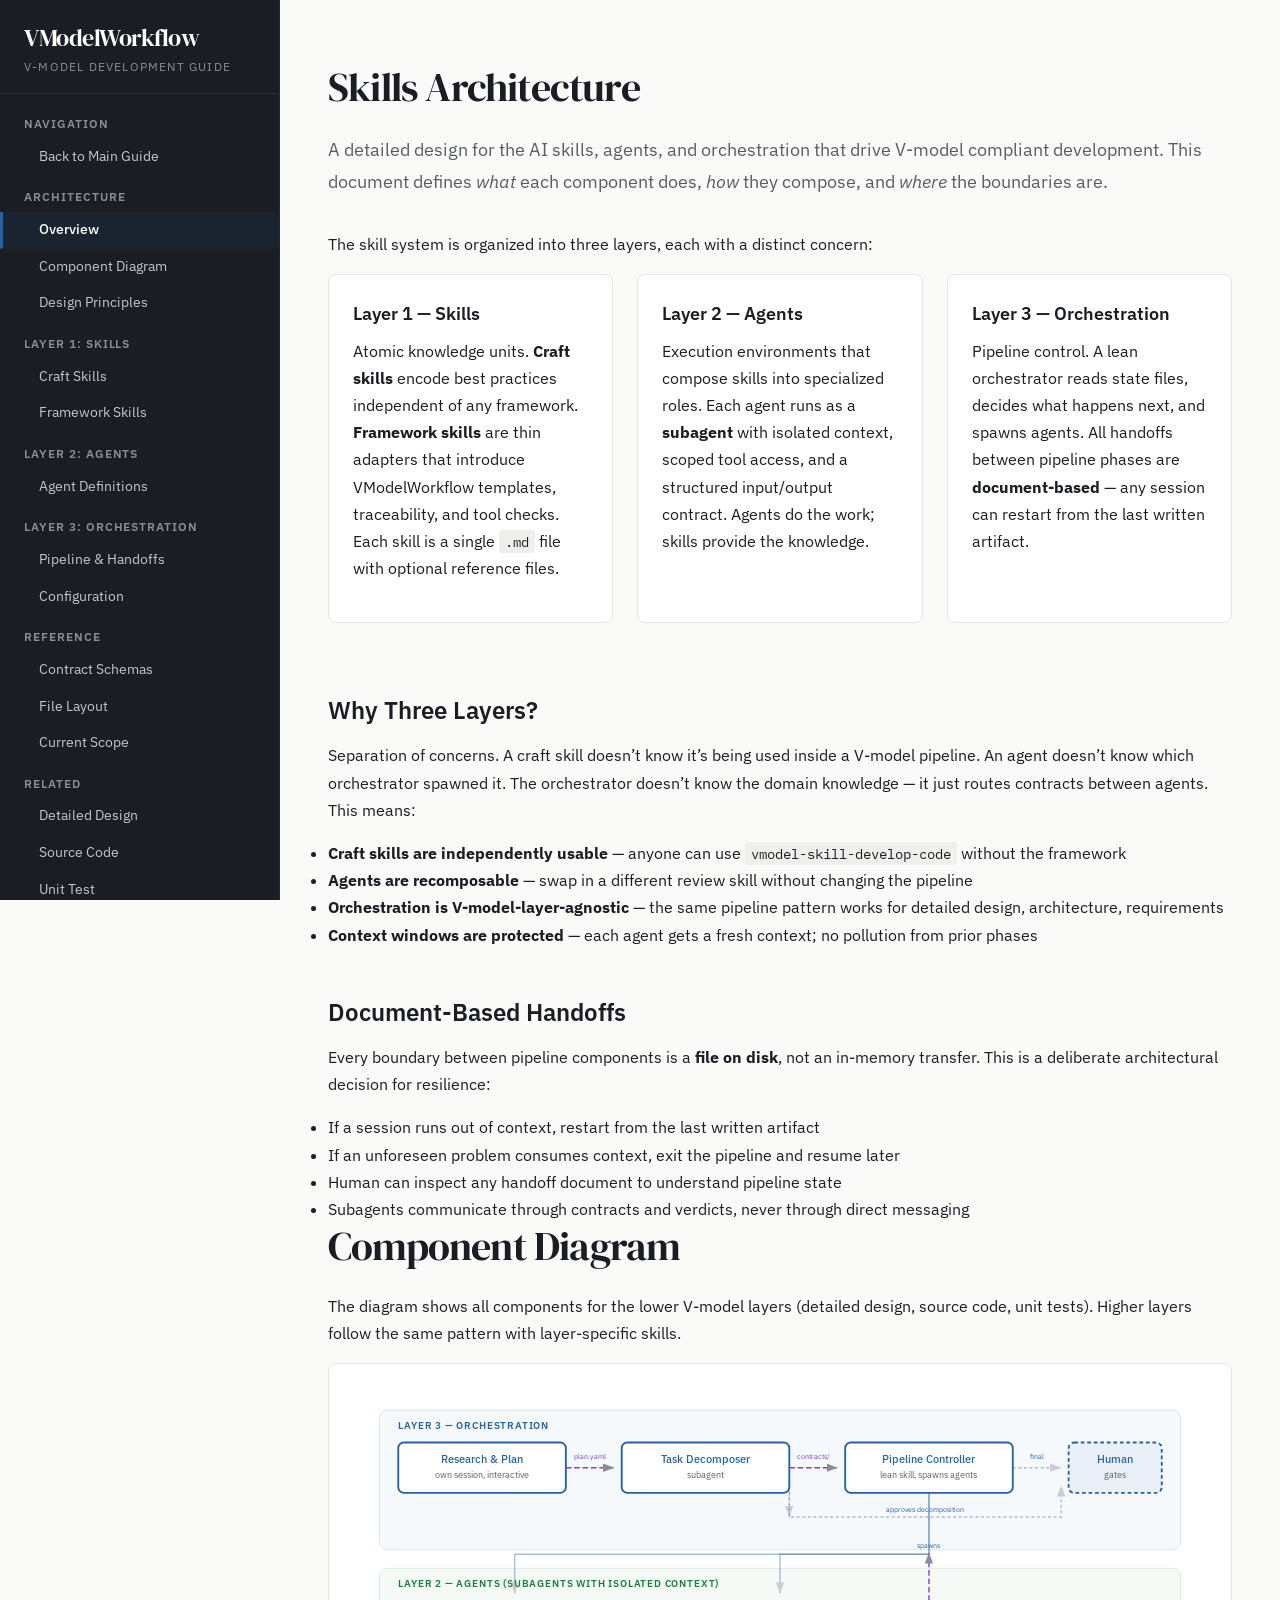
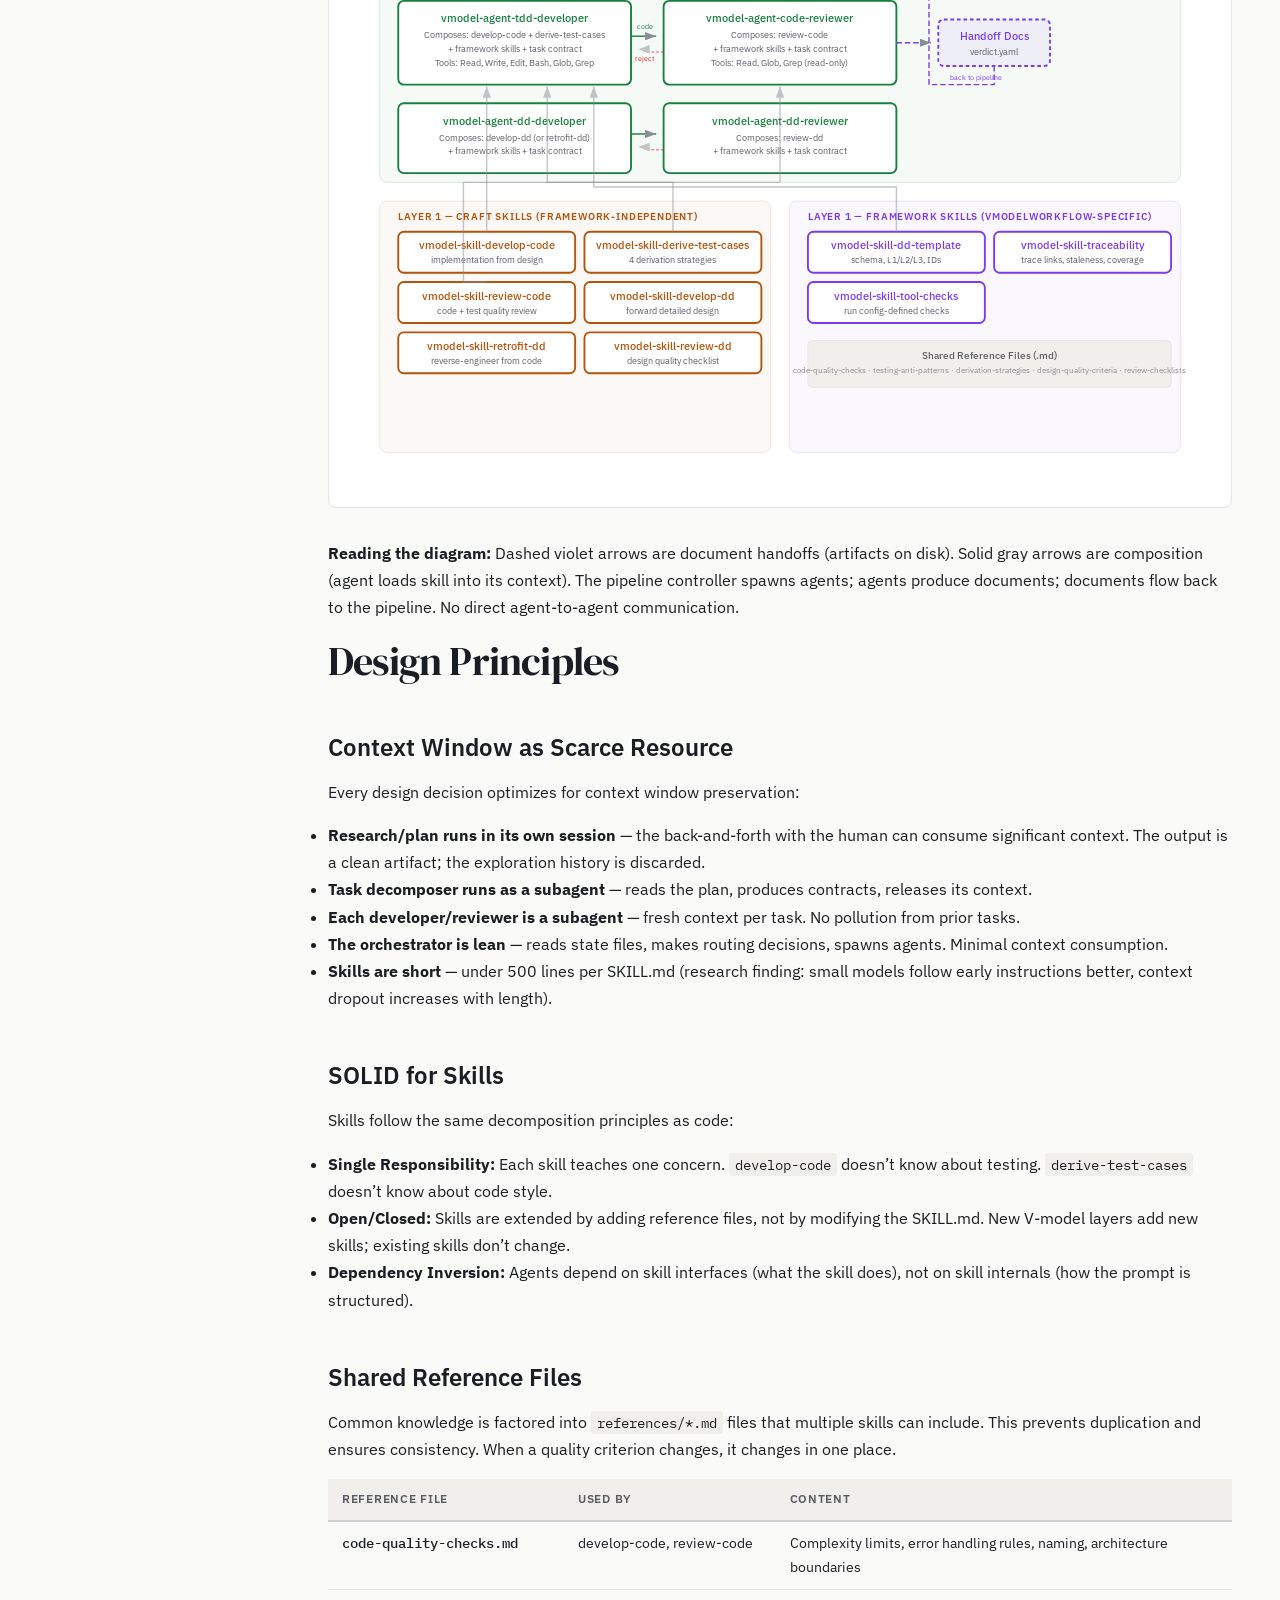
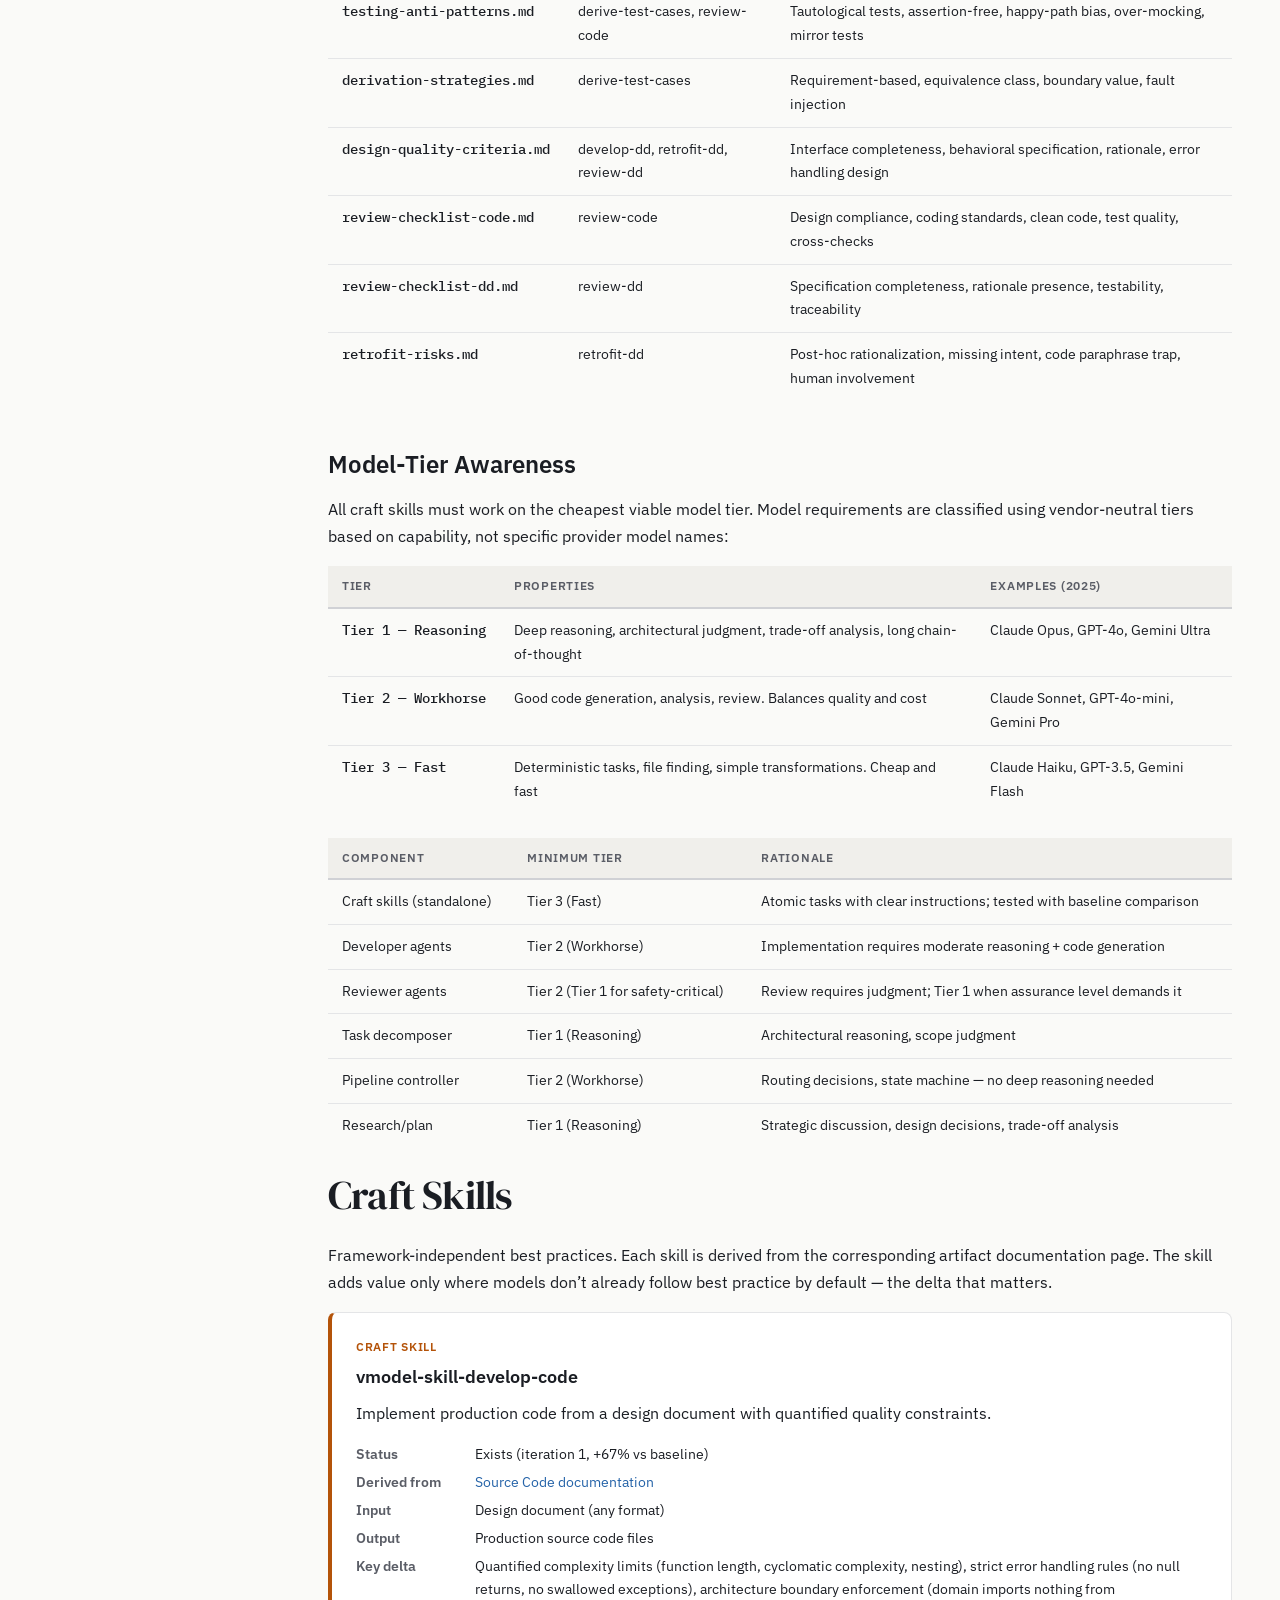
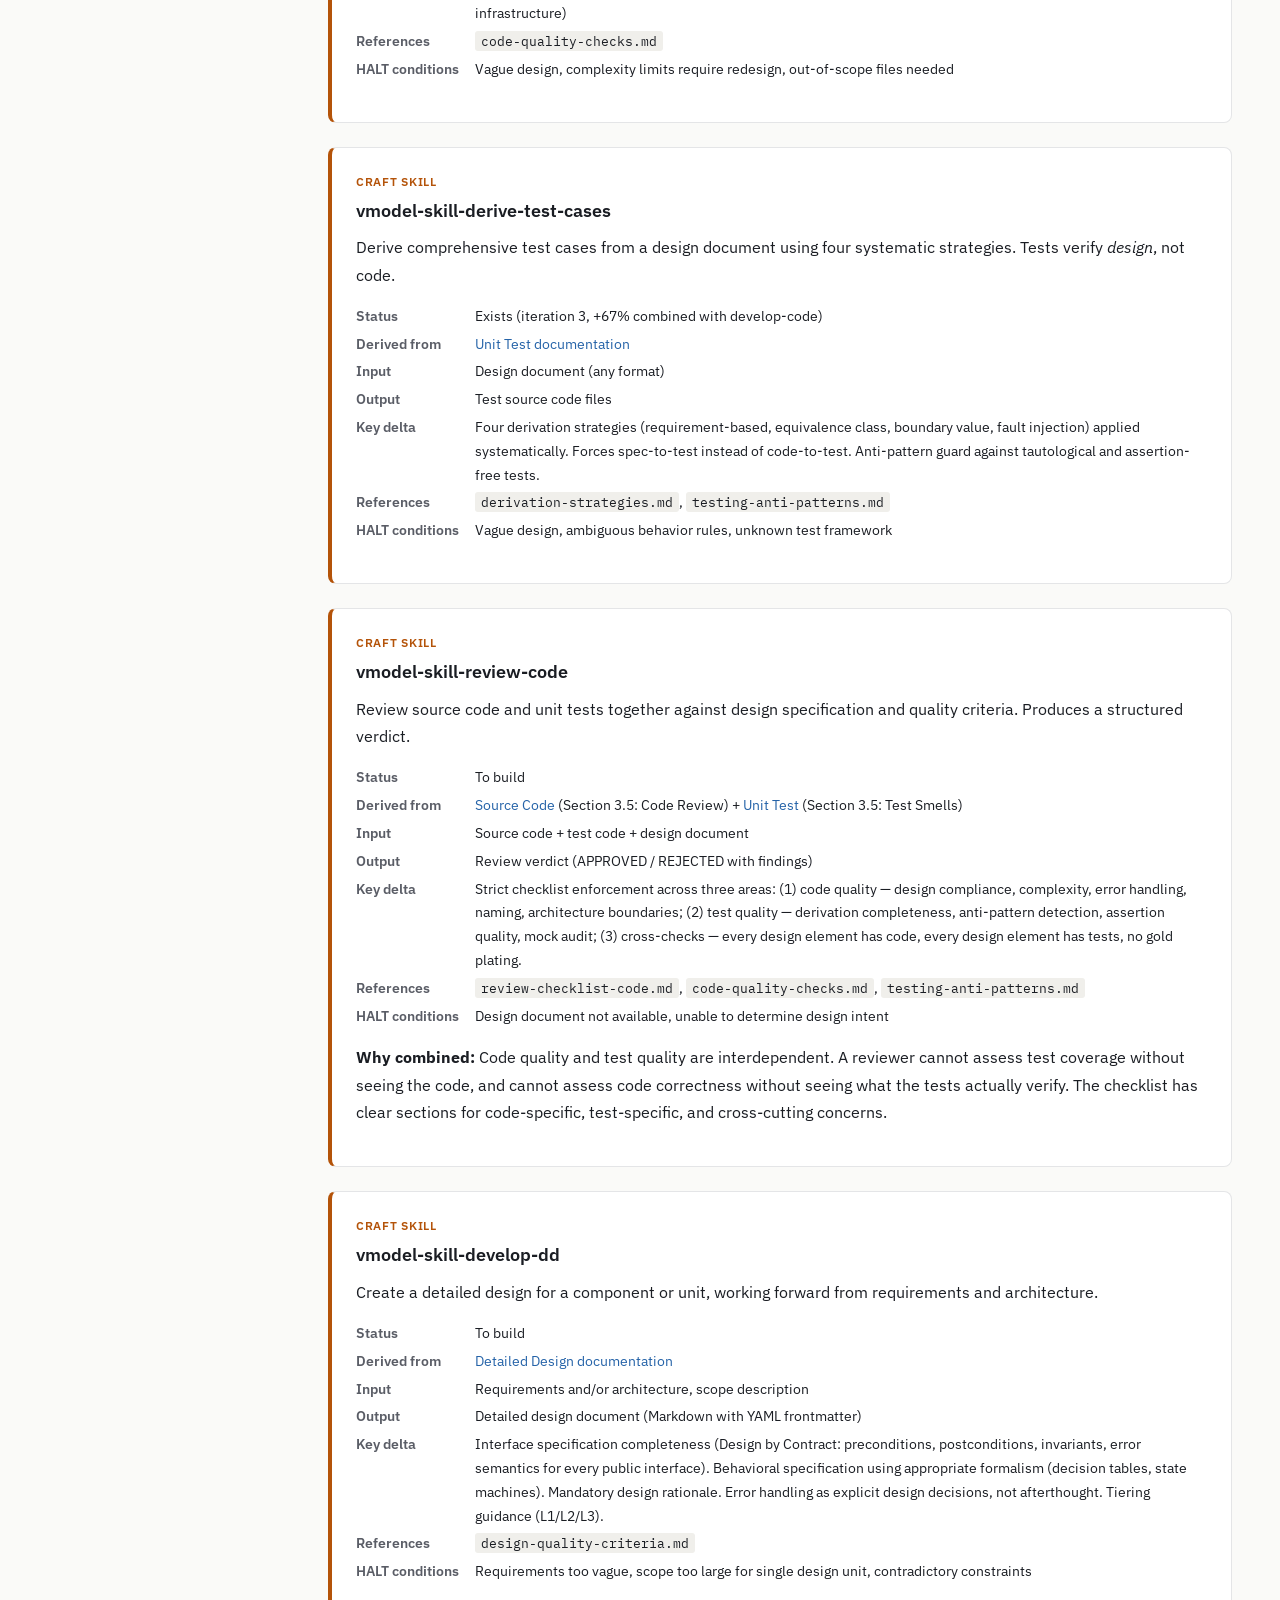
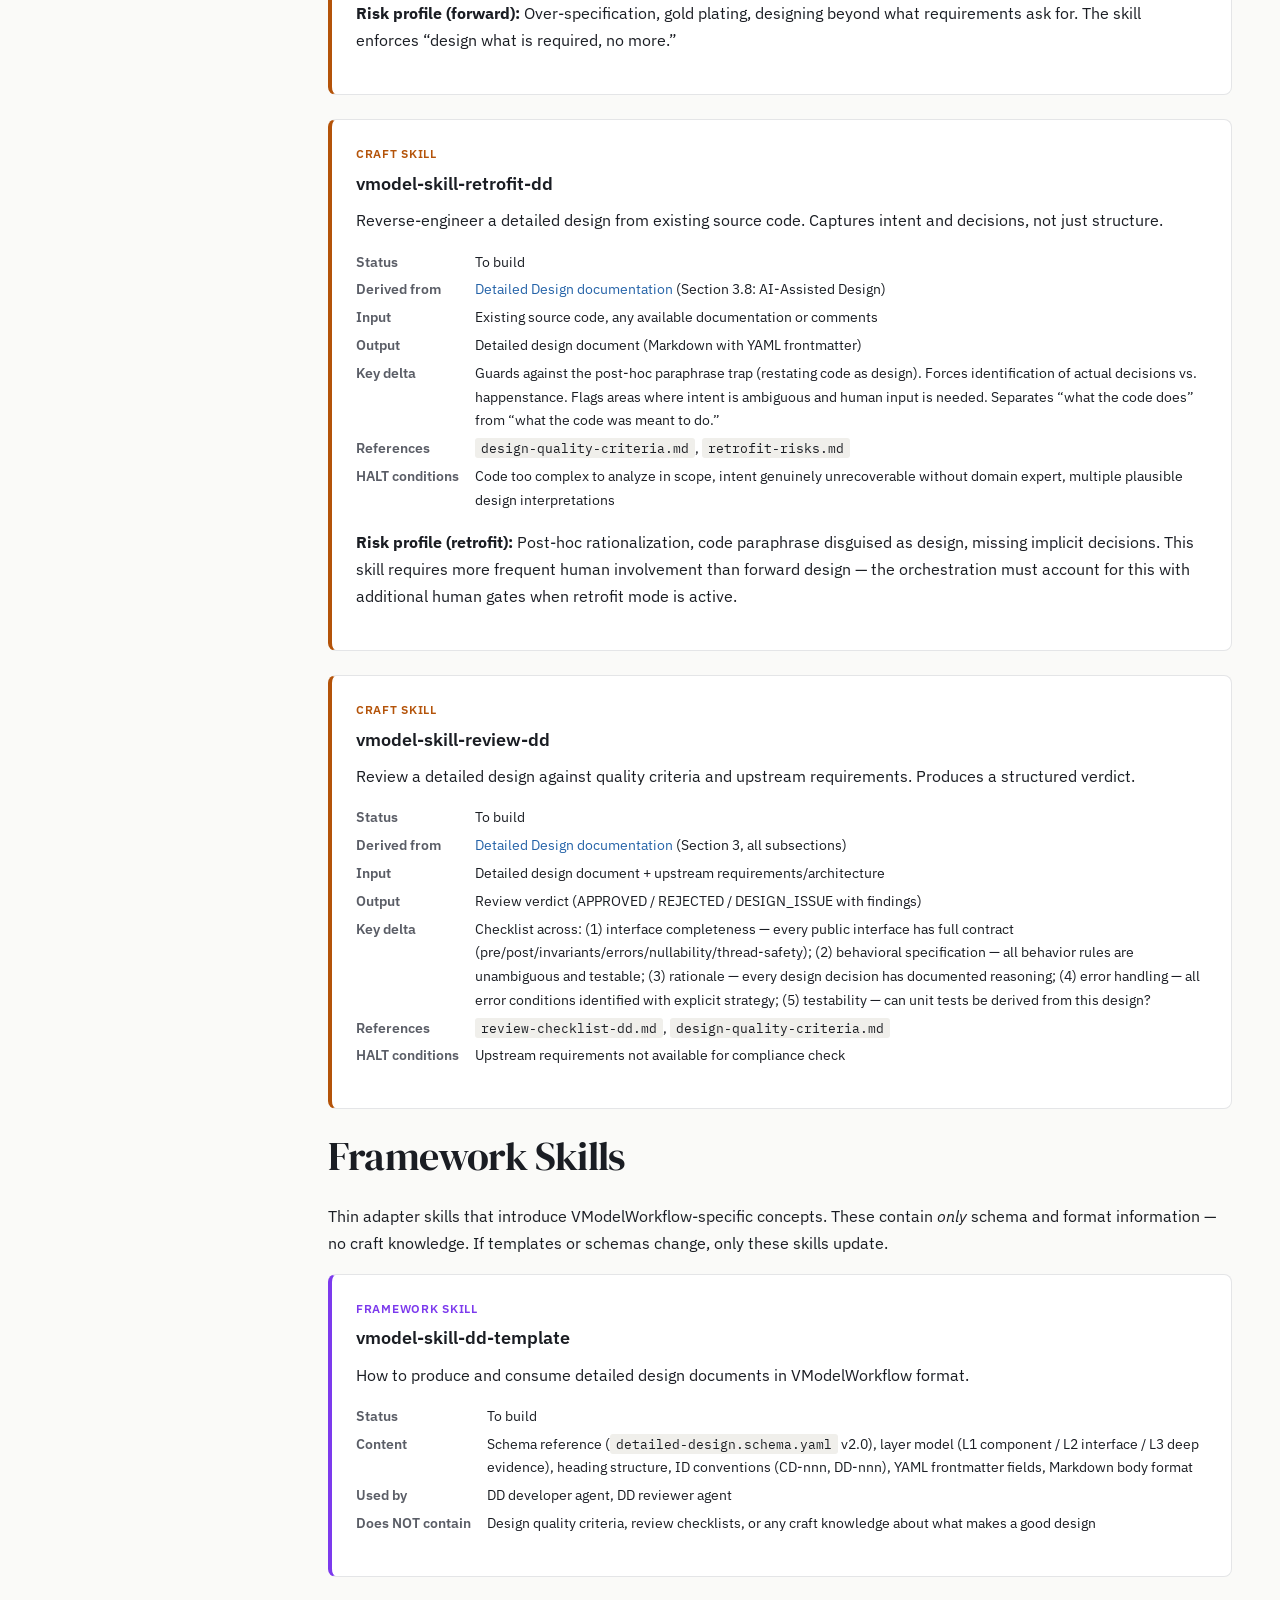
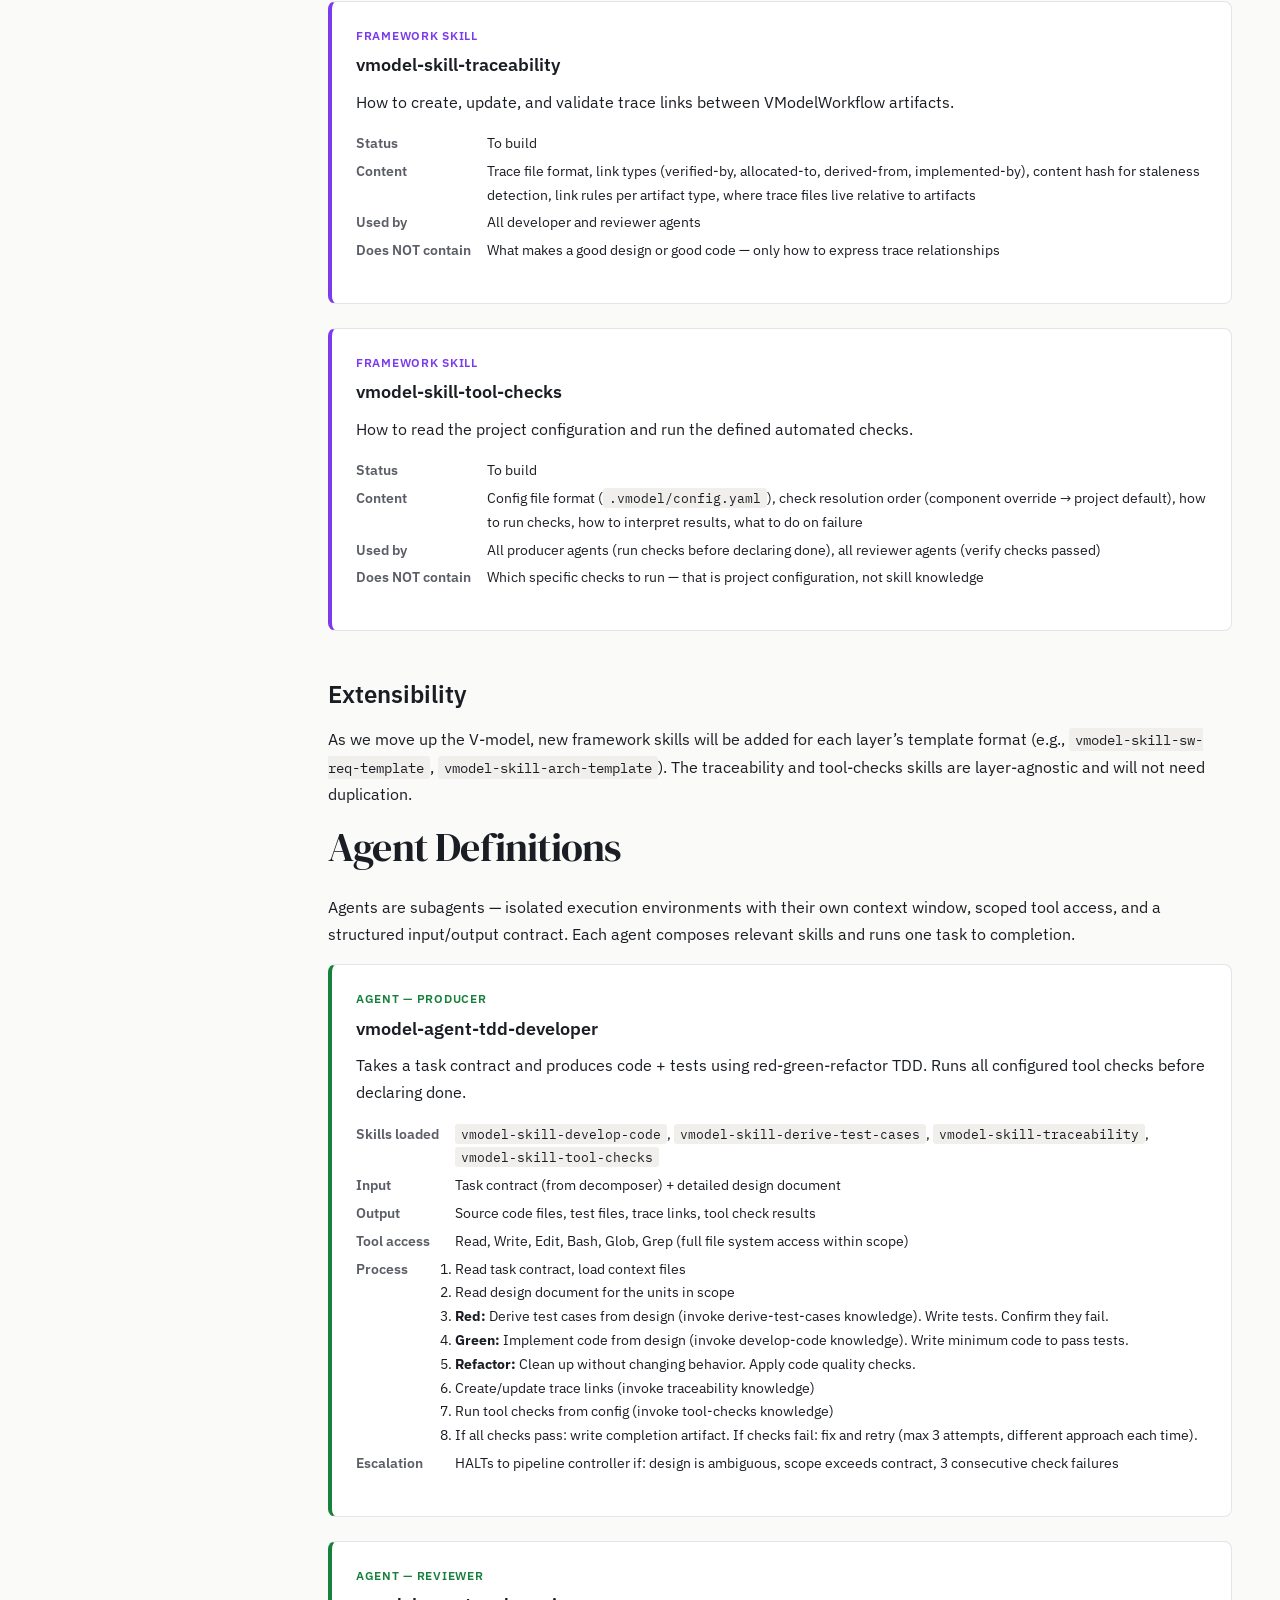
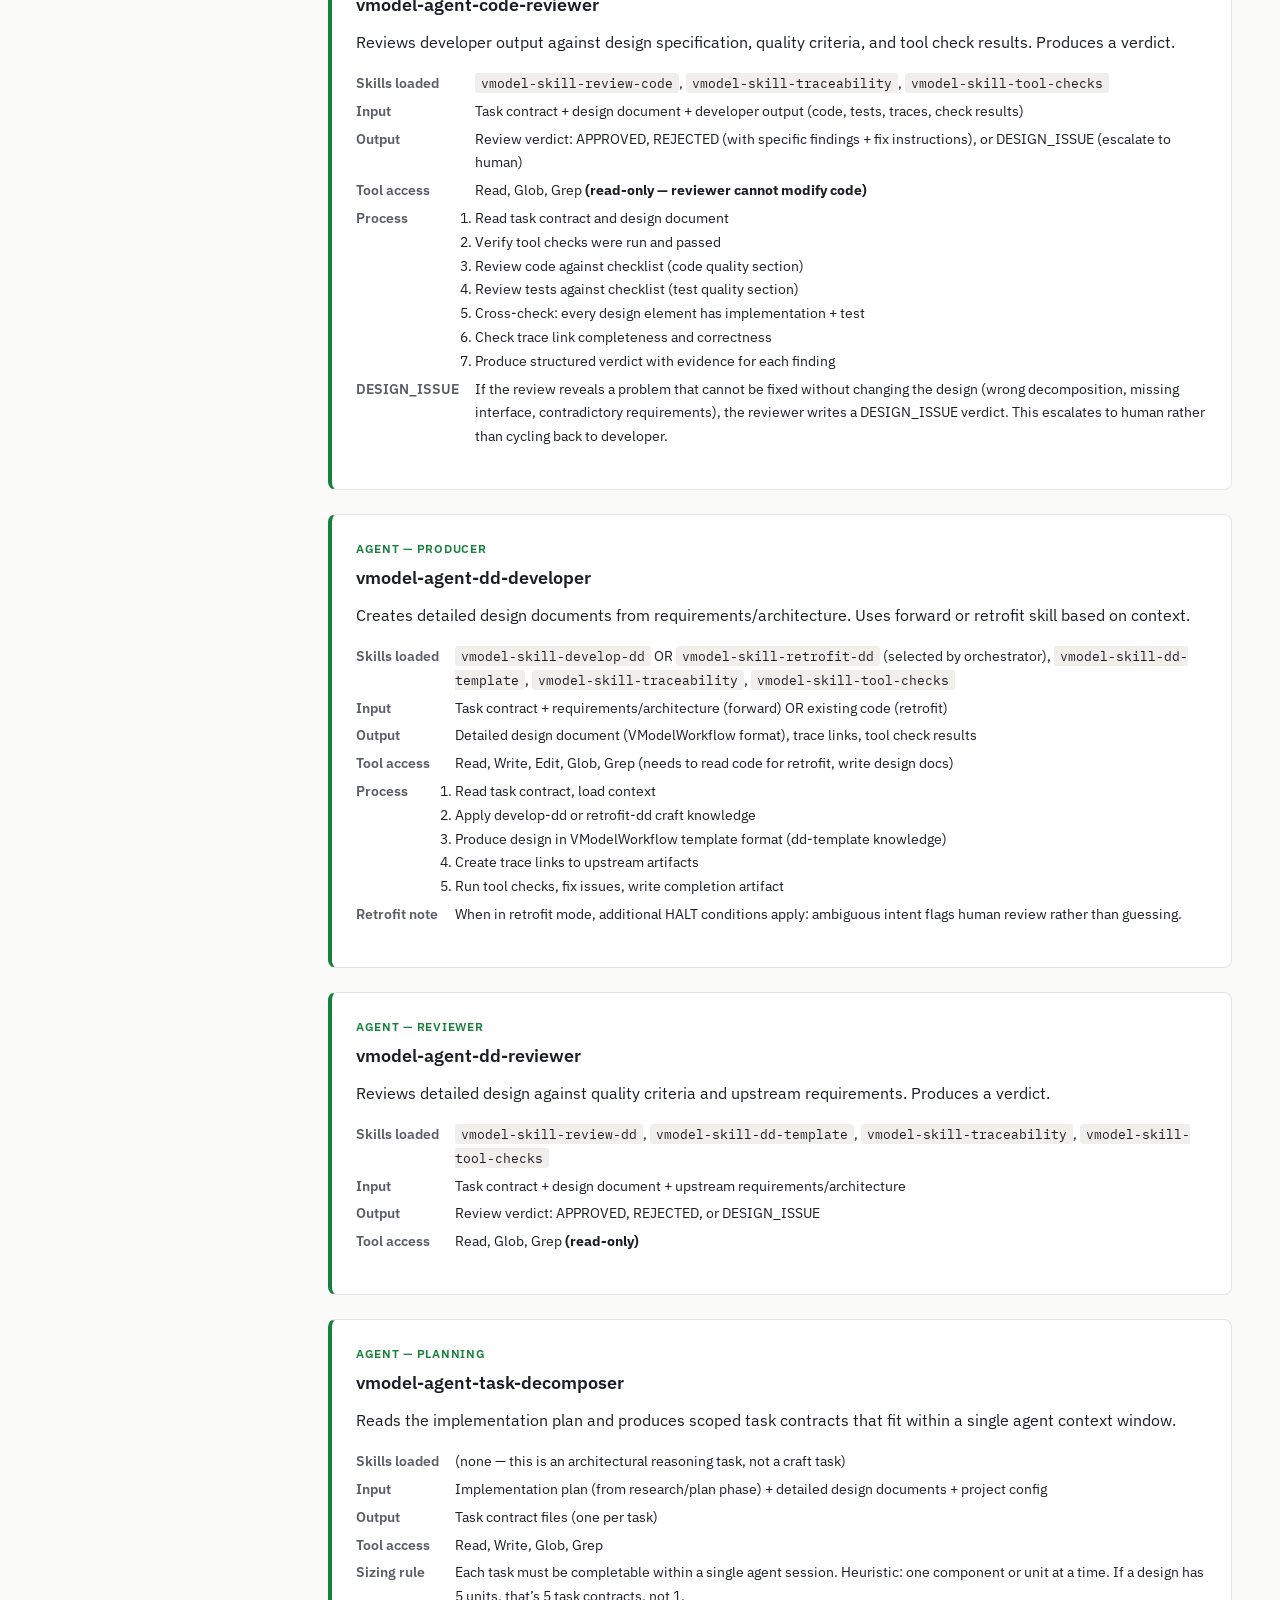
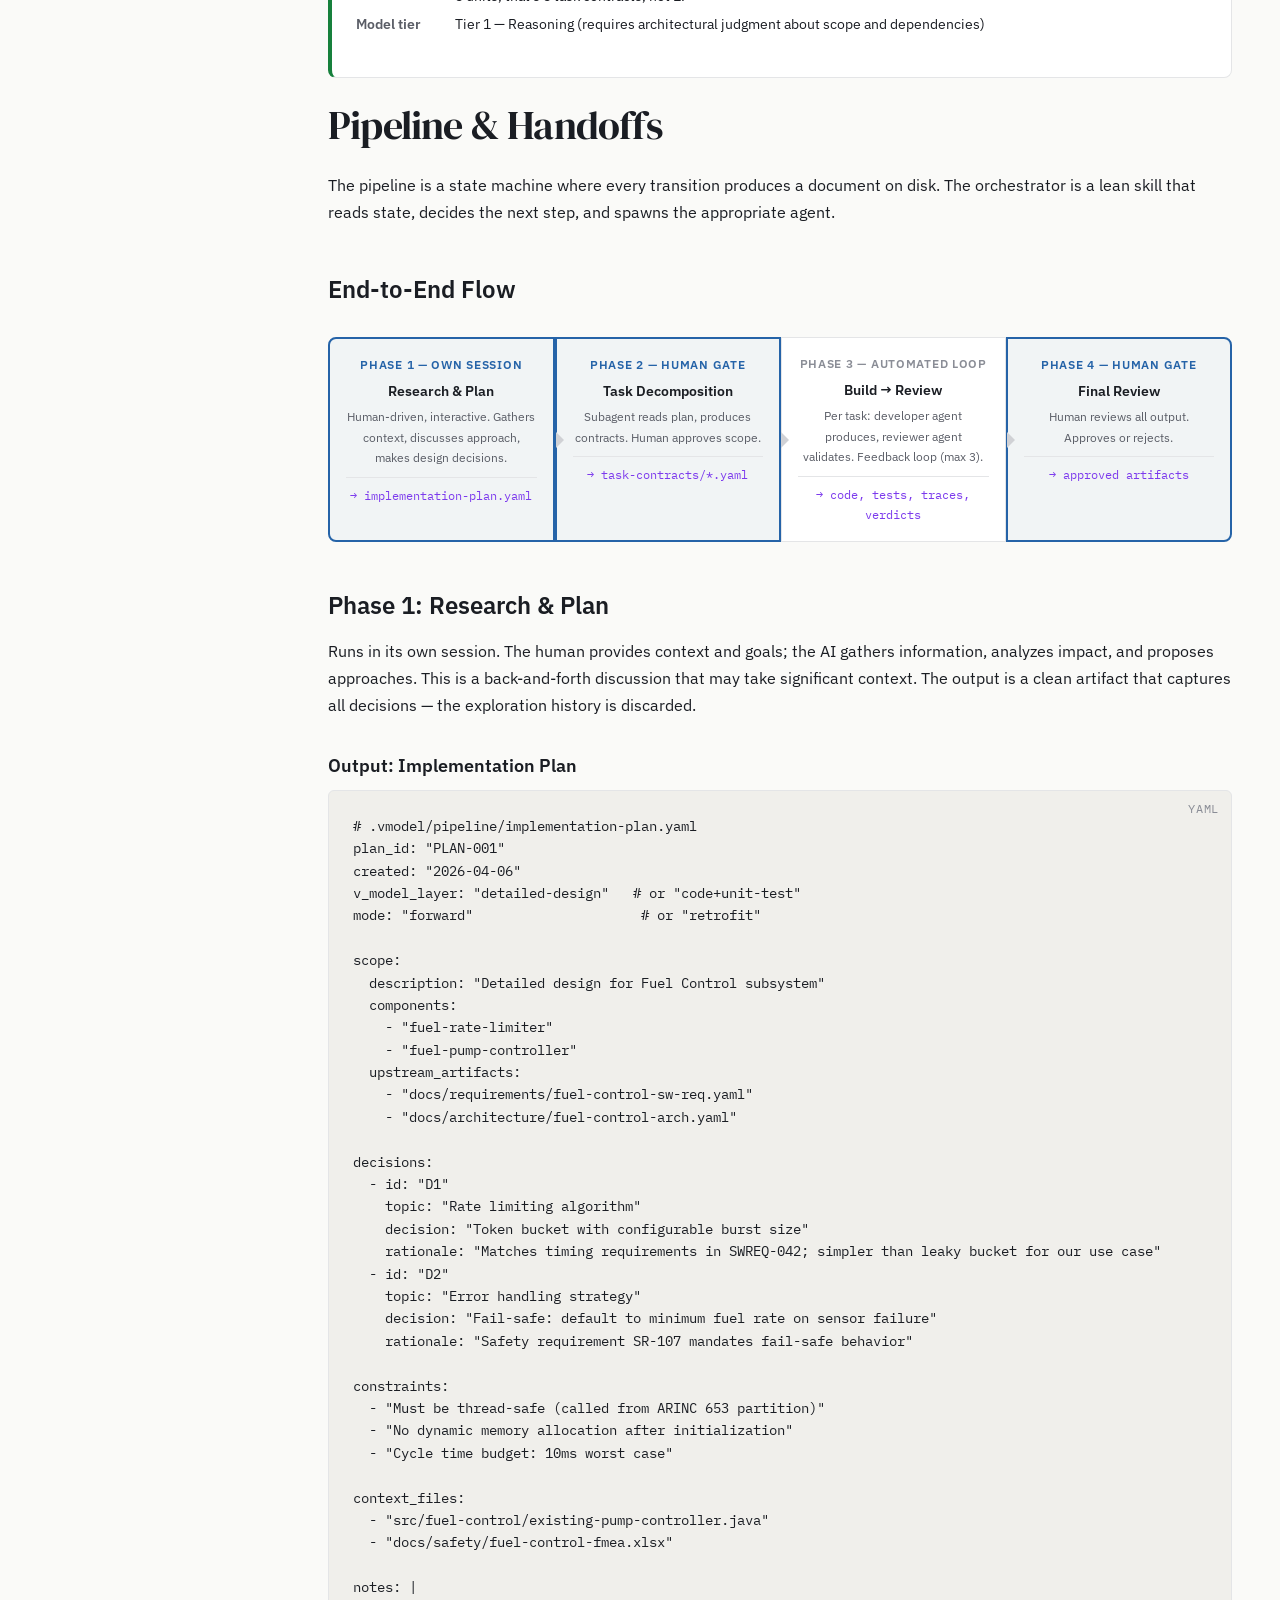
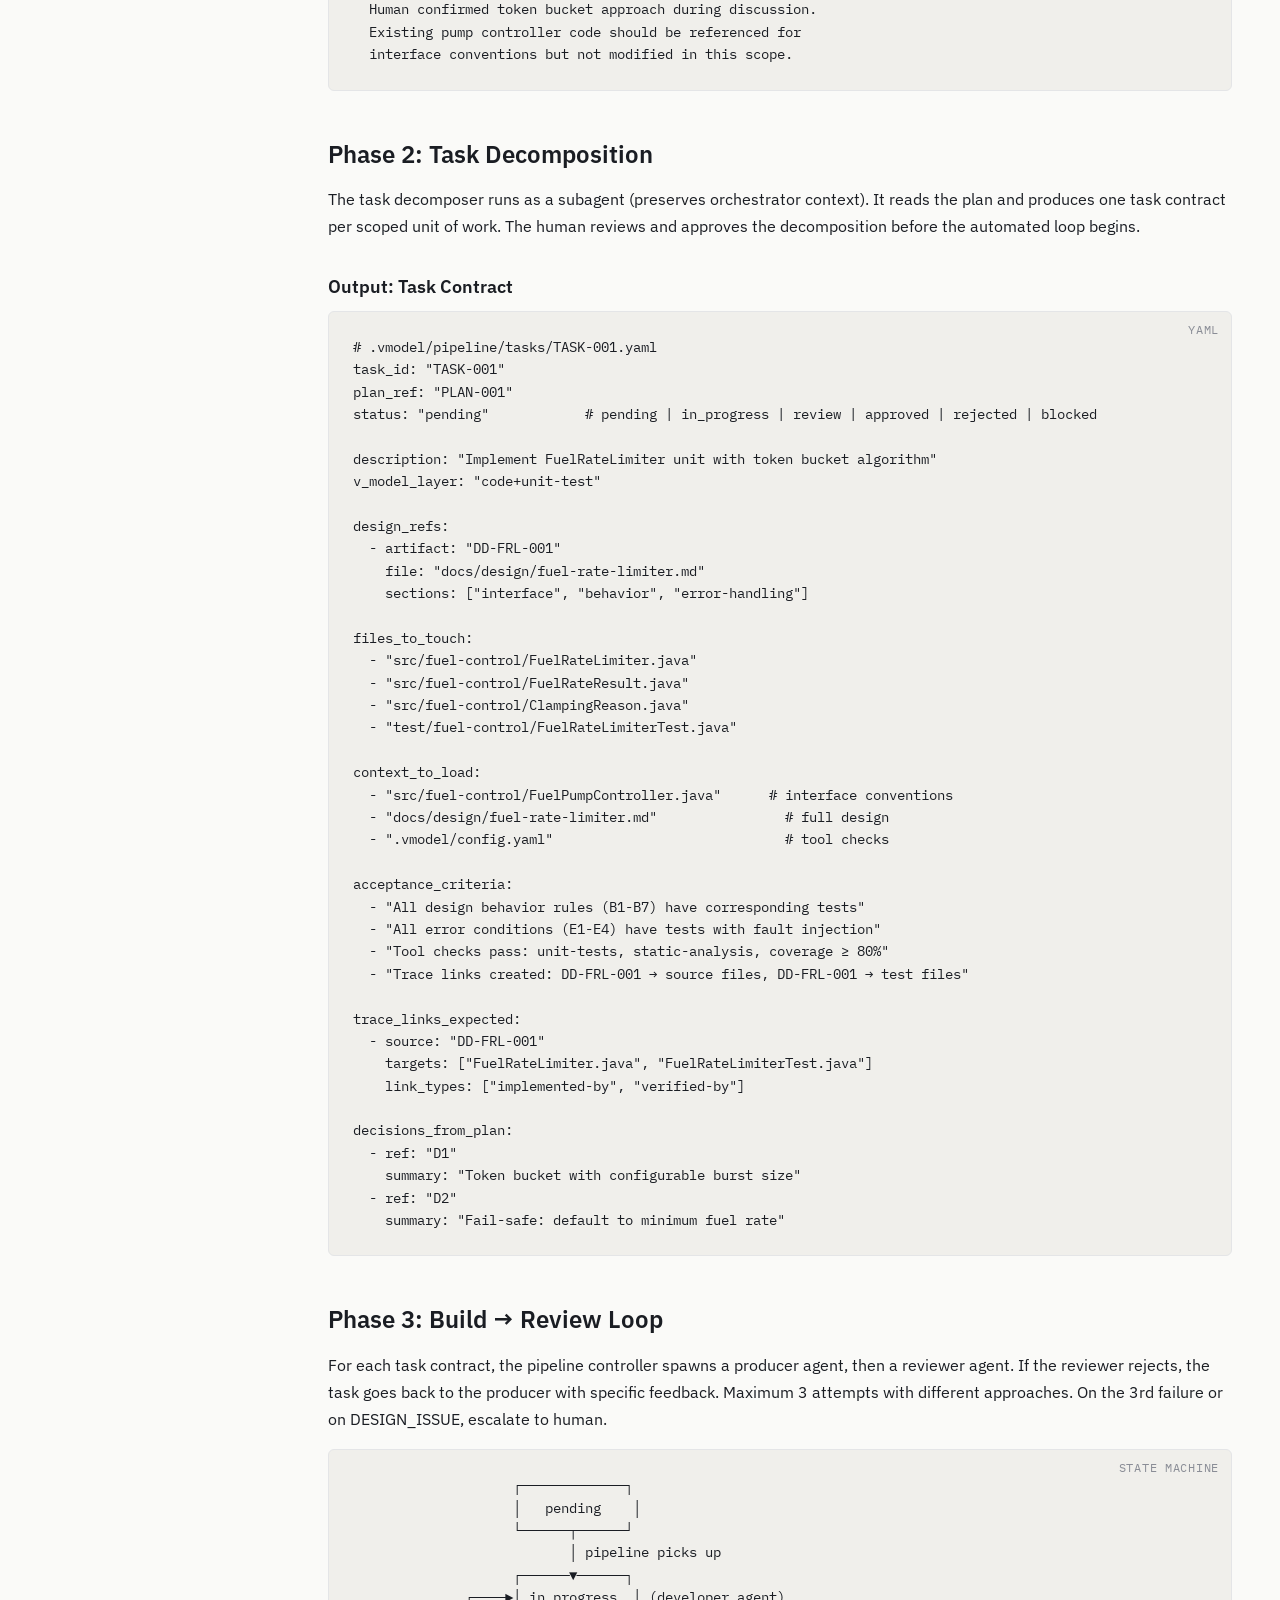
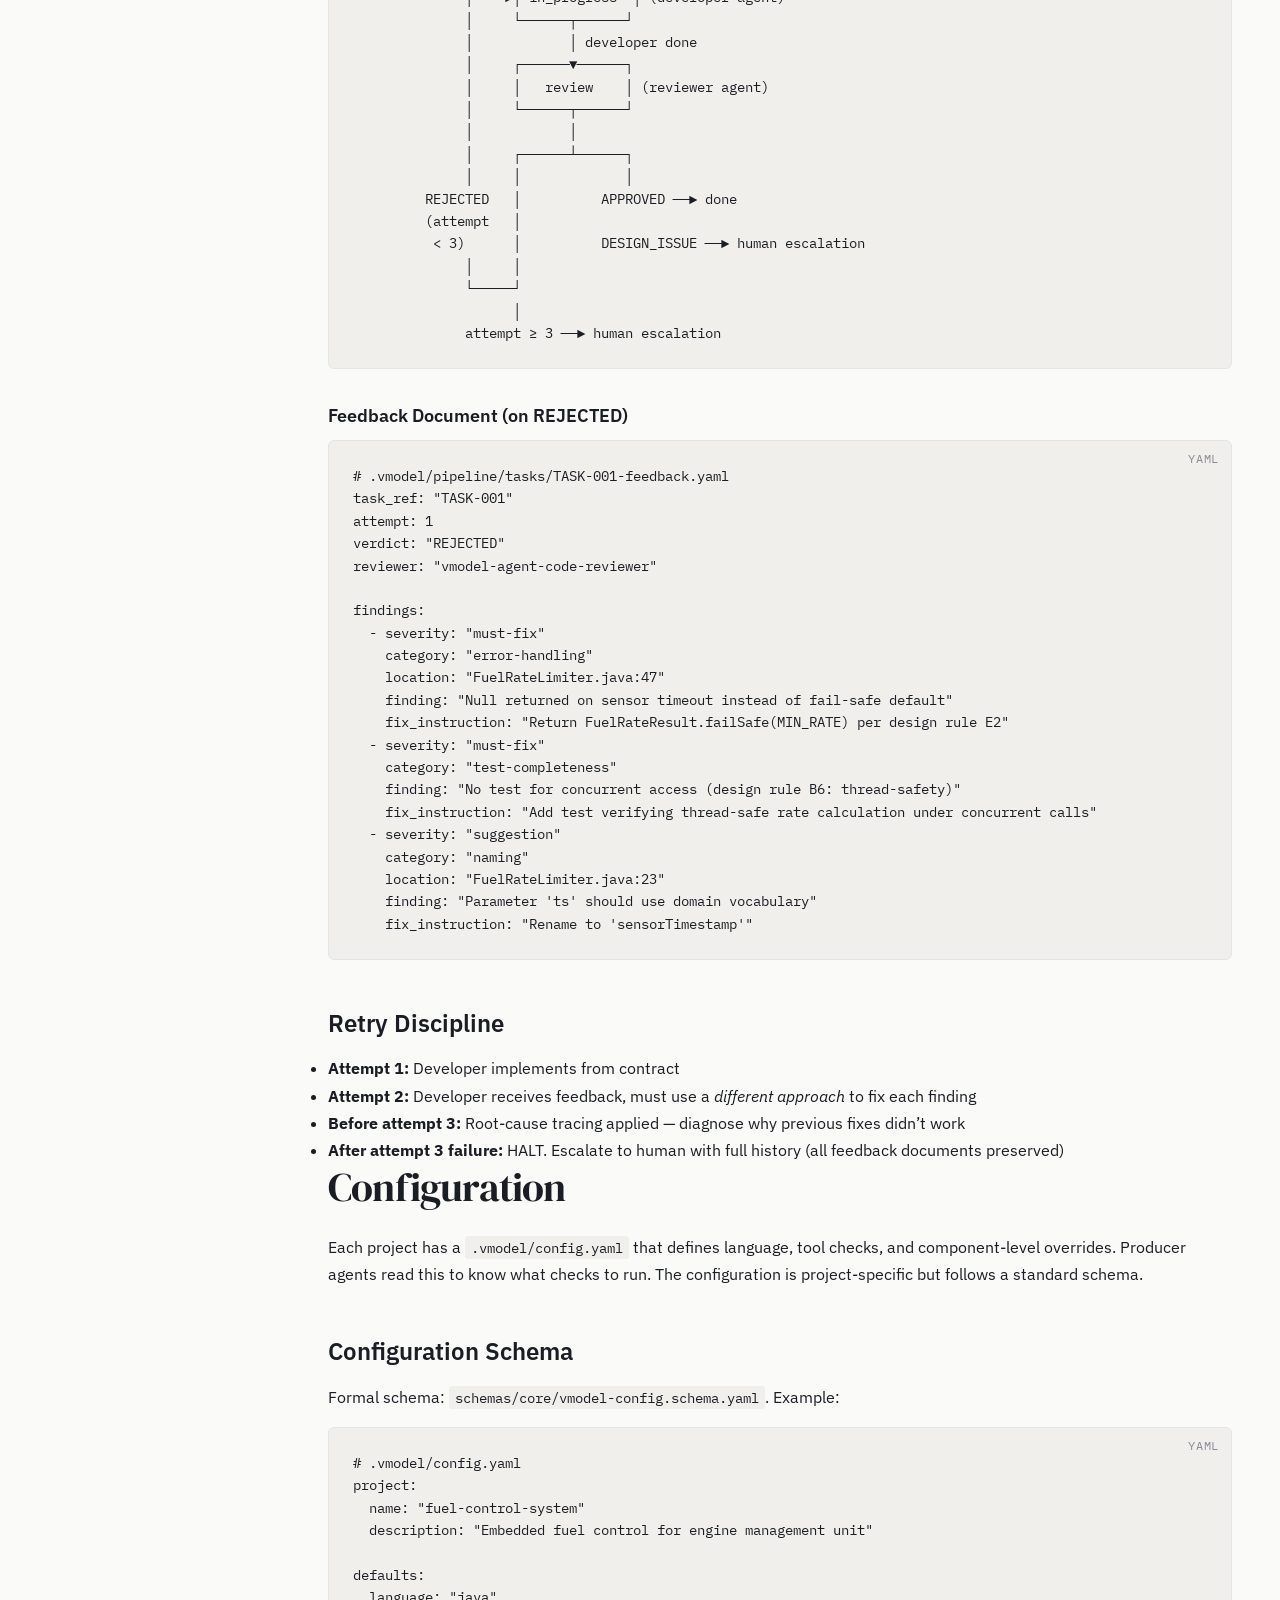
==== docs/guide/skills-architecture.html @ 17b2f897 "Complete Phase A1 and A2: reference files, config schema, docs sync A1: 8 reference files created/up" ====
<!DOCTYPE html>
<html lang="en">
<head>
  <meta charset="UTF-8">
  <meta name="viewport" content="width=device-width, initial-scale=1.0">
  <title>Skills Architecture — VModelWorkflow Guide</title>
  <link rel="stylesheet" href="css/main.css">
  <style>
    /* Skills Architecture — page-specific styles */
    .arch-diagram {
      width: 100%;
      height: auto;
      font-family: var(--font-body);
    }
    .arch-diagram .layer-bg {
      rx: 8;
      ry: 8;
    }
    .arch-diagram .component-box {
      rx: 6;
      ry: 6;
      stroke-width: 2;
      cursor: default;
      transition: filter 0.2s var(--ease-out);
    }
    .arch-diagram .component-box:hover {
      filter: drop-shadow(0 2px 8px rgba(0,0,0,0.12));
    }
    .arch-diagram text {
      font-family: var(--font-body);
      pointer-events: none;
    }
    .arch-diagram .layer-label {
      font-size: 11px;
      font-weight: 600;
      text-transform: uppercase;
      letter-spacing: 0.08em;
    }
    .arch-diagram .comp-label {
      font-size: 12px;
      font-weight: 500;
    }
    .arch-diagram .comp-sublabel {
      font-size: 10px;
      fill: var(--fg-secondary);
    }
    .arch-diagram .flow-arrow {
      stroke-width: 1.5;
      fill: none;
      marker-end: url(#arrowhead);
    }
    .arch-diagram .doc-flow {
      stroke: var(--accent-trace);
      stroke-dasharray: 6,3;
    }
    .arch-diagram .compose-flow {
      stroke: var(--fg-muted);
      opacity: 0.5;
    }

    .skill-card {
      border-left: 4px solid var(--accent-left);
    }
    .skill-card.craft {
      border-left-color: var(--accent-bottom);
    }
    .skill-card.framework {
      border-left-color: var(--accent-trace);
    }
    .skill-card.agent {
      border-left-color: var(--accent-right);
    }
    .skill-card.orchestration {
      border-left-color: var(--accent-left);
    }
    .skill-card .skill-type {
      font-size: var(--size-xs);
      font-weight: 600;
      text-transform: uppercase;
      letter-spacing: 0.06em;
      margin-bottom: var(--space-xs);
    }
    .skill-card.craft .skill-type { color: var(--accent-bottom); }
    .skill-card.framework .skill-type { color: var(--accent-trace); }
    .skill-card.agent .skill-type { color: var(--accent-right); }
    .skill-card.orchestration .skill-type { color: var(--accent-left); }

    .pipeline-flow {
      display: flex;
      align-items: stretch;
      gap: 0;
      margin: var(--space-xl) 0;
      overflow-x: auto;
    }
    .pipeline-step {
      flex: 1;
      min-width: 160px;
      padding: var(--space-md);
      background: var(--bg-surface);
      border: 1px solid var(--border-subtle);
      text-align: center;
      position: relative;
    }
    .pipeline-step:first-child {
      border-radius: 8px 0 0 8px;
    }
    .pipeline-step:last-child {
      border-radius: 0 8px 8px 0;
    }
    .pipeline-step .step-label {
      font-size: var(--size-xs);
      font-weight: 600;
      text-transform: uppercase;
      letter-spacing: 0.06em;
      color: var(--fg-muted);
      margin-bottom: var(--space-xs);
    }
    .pipeline-step .step-name {
      font-weight: 600;
      font-size: var(--size-sm);
    }
    .pipeline-step .step-detail {
      font-size: var(--size-xs);
      color: var(--fg-secondary);
      margin-top: var(--space-xs);
    }
    .pipeline-step .step-artifact {
      font-family: var(--font-mono);
      font-size: var(--size-xs);
      color: var(--accent-trace);
      margin-top: var(--space-sm);
      padding-top: var(--space-sm);
      border-top: 1px solid var(--border-subtle);
    }
    .pipeline-step + .pipeline-step::before {
      content: '';
      position: absolute;
      left: -1px;
      top: 50%;
      transform: translateY(-50%);
      width: 0;
      height: 0;
      border-top: 8px solid transparent;
      border-bottom: 8px solid transparent;
      border-left: 8px solid var(--border-medium);
    }

    .human-gate {
      background: rgba(37, 99, 168, 0.04);
      border-color: var(--accent-left);
      border-width: 2px;
    }
    .human-gate .step-label {
      color: var(--accent-left);
    }

    .feedback-arrow {
      display: flex;
      align-items: center;
      justify-content: center;
      padding: var(--space-sm);
      color: var(--fg-muted);
      font-size: var(--size-xs);
      font-style: italic;
    }

    .ref-grid {
      display: grid;
      grid-template-columns: auto 1fr;
      gap: var(--space-xs) var(--space-md);
      font-size: var(--size-sm);
      margin-bottom: var(--space-md);
    }
    .ref-grid dt {
      font-weight: 600;
      color: var(--fg-secondary);
      white-space: nowrap;
    }
    .ref-grid dd {
      color: var(--fg-primary);
    }
  </style>
</head>
<body>

<!-- ============================================================
     SIDEBAR
     ============================================================ -->
<aside class="sidebar">
  <div class="sidebar-header">
    <h1>VModelWorkflow</h1>
    <div class="subtitle">V-Model Development Guide</div>
  </div>

  <nav class="sidebar-nav">
    <div class="nav-group">
      <span class="nav-group-label">Navigation</span>
      <a class="nav-link" href="index.html">Back to Main Guide</a>
    </div>

    <div class="nav-group">
      <span class="nav-group-label">Architecture</span>
      <a class="nav-link" href="#sa-intro">Overview</a>
      <a class="nav-link" href="#sa-diagram">Component Diagram</a>
      <a class="nav-link" href="#sa-principles">Design Principles</a>
    </div>

    <div class="nav-group">
      <span class="nav-group-label">Layer 1: Skills</span>
      <a class="nav-link" href="#sa-craft">Craft Skills</a>
      <a class="nav-link" href="#sa-framework">Framework Skills</a>
    </div>

    <div class="nav-group">
      <span class="nav-group-label">Layer 2: Agents</span>
      <a class="nav-link" href="#sa-agents">Agent Definitions</a>
    </div>

    <div class="nav-group">
      <span class="nav-group-label">Layer 3: Orchestration</span>
      <a class="nav-link" href="#sa-pipeline">Pipeline &amp; Handoffs</a>
      <a class="nav-link" href="#sa-config">Configuration</a>
    </div>

    <div class="nav-group">
      <span class="nav-group-label">Reference</span>
      <a class="nav-link" href="#sa-contracts">Contract Schemas</a>
      <a class="nav-link" href="#sa-file-layout">File Layout</a>
      <a class="nav-link" href="#sa-scope">Current Scope</a>
    </div>

    <div class="nav-group">
      <span class="nav-group-label">Related</span>
      <a class="nav-link" href="artifacts/detailed-design.html">Detailed Design</a>
      <a class="nav-link" href="artifacts/source-code.html">Source Code</a>
      <a class="nav-link" href="artifacts/unit-test.html">Unit Test</a>
    </div>
  </nav>
</aside>

<!-- ============================================================
     MAIN CONTENT
     ============================================================ -->
<main class="main-content" style="margin-left: var(--sidebar-width); padding: var(--space-3xl) var(--space-2xl); max-width: calc(var(--content-max) + var(--space-2xl) * 2 + var(--sidebar-width));">


  <!-- ===================== SECTION 1: OVERVIEW ===================== -->
  <section id="sa-intro">
    <h2>Skills Architecture</h2>
    <p class="lead">A detailed design for the AI skills, agents, and orchestration that drive V-model compliant development. This document defines <em>what</em> each component does, <em>how</em> they compose, and <em>where</em> the boundaries are.</p>

    <p>The skill system is organized into three layers, each with a distinct concern:</p>

    <div class="card-grid">
      <div class="card">
        <h4>Layer 1 &mdash; Skills</h4>
        <p>Atomic knowledge units. <strong>Craft skills</strong> encode best practices independent of any framework. <strong>Framework skills</strong> are thin adapters that introduce VModelWorkflow templates, traceability, and tool checks. Each skill is a single <code>.md</code> file with optional reference files.</p>
      </div>
      <div class="card">
        <h4>Layer 2 &mdash; Agents</h4>
        <p>Execution environments that compose skills into specialized roles. Each agent runs as a <strong>subagent</strong> with isolated context, scoped tool access, and a structured input/output contract. Agents do the work; skills provide the knowledge.</p>
      </div>
      <div class="card">
        <h4>Layer 3 &mdash; Orchestration</h4>
        <p>Pipeline control. A lean orchestrator reads state files, decides what happens next, and spawns agents. All handoffs between pipeline phases are <strong>document-based</strong> &mdash; any session can restart from the last written artifact.</p>
      </div>
    </div>

    <h3>Why Three Layers?</h3>
    <p>Separation of concerns. A craft skill doesn&rsquo;t know it&rsquo;s being used inside a V-model pipeline. An agent doesn&rsquo;t know which orchestrator spawned it. The orchestrator doesn&rsquo;t know the domain knowledge &mdash; it just routes contracts between agents. This means:</p>
    <ul>
      <li><strong>Craft skills are independently usable</strong> &mdash; anyone can use <code>vmodel-skill-develop-code</code> without the framework</li>
      <li><strong>Agents are recomposable</strong> &mdash; swap in a different review skill without changing the pipeline</li>
      <li><strong>Orchestration is V-model-layer-agnostic</strong> &mdash; the same pipeline pattern works for detailed design, architecture, requirements</li>
      <li><strong>Context windows are protected</strong> &mdash; each agent gets a fresh context; no pollution from prior phases</li>
    </ul>

    <h3>Document-Based Handoffs</h3>
    <p>Every boundary between pipeline components is a <strong>file on disk</strong>, not an in-memory transfer. This is a deliberate architectural decision for resilience:</p>
    <ul>
      <li>If a session runs out of context, restart from the last written artifact</li>
      <li>If an unforeseen problem consumes context, exit the pipeline and resume later</li>
      <li>Human can inspect any handoff document to understand pipeline state</li>
      <li>Subagents communicate through contracts and verdicts, never through direct messaging</li>
    </ul>
  </section>


  <!-- ===================== SECTION 2: COMPONENT DIAGRAM ===================== -->
  <section id="sa-diagram">
    <h2>Component Diagram</h2>
    <p>The diagram shows all components for the lower V-model layers (detailed design, source code, unit tests). Higher layers follow the same pattern with layer-specific skills.</p>

    <div class="v-diagram-container">
      <svg class="arch-diagram" viewBox="0 0 900 720" xmlns="http://www.w3.org/2000/svg">
        <defs>
          <marker id="arrowhead" markerWidth="8" markerHeight="6" refX="8" refY="3" orient="auto">
            <polygon points="0 0, 8 3, 0 6" fill="var(--fg-muted)" />
          </marker>
          <marker id="arrowhead-trace" markerWidth="8" markerHeight="6" refX="8" refY="3" orient="auto">
            <polygon points="0 0, 8 3, 0 6" fill="var(--accent-trace)" />
          </marker>
        </defs>

        <!-- ═══════ LAYER 3: ORCHESTRATION ═══════ -->
        <rect class="layer-bg" x="20" y="15" width="860" height="150" fill="rgba(37,99,168,0.04)" stroke="rgba(37,99,168,0.15)" stroke-width="1" />
        <text class="layer-label" x="40" y="35" fill="var(--accent-left)">Layer 3 — Orchestration</text>

        <!-- Research-Plan (separate session) -->
        <rect class="component-box" x="40" y="50" width="180" height="54" fill="var(--bg-surface)" stroke="var(--accent-left)" />
        <text class="comp-label" x="130" y="72" text-anchor="middle" fill="var(--accent-left)">Research &amp; Plan</text>
        <text class="comp-sublabel" x="130" y="88" text-anchor="middle">own session, interactive</text>

        <!-- Task Decomposer -->
        <rect class="component-box" x="280" y="50" width="180" height="54" fill="var(--bg-surface)" stroke="var(--accent-left)" />
        <text class="comp-label" x="370" y="72" text-anchor="middle" fill="var(--accent-left)">Task Decomposer</text>
        <text class="comp-sublabel" x="370" y="88" text-anchor="middle">subagent</text>

        <!-- Pipeline Controller -->
        <rect class="component-box" x="520" y="50" width="180" height="54" fill="var(--bg-surface)" stroke="var(--accent-left)" />
        <text class="comp-label" x="610" y="72" text-anchor="middle" fill="var(--accent-left)">Pipeline Controller</text>
        <text class="comp-sublabel" x="610" y="88" text-anchor="middle">lean skill, spawns agents</text>

        <!-- Human gates -->
        <rect class="component-box" x="760" y="50" width="100" height="54" fill="rgba(37,99,168,0.06)" stroke="var(--accent-left)" stroke-dasharray="4,3" />
        <text class="comp-label" x="810" y="72" text-anchor="middle" fill="var(--accent-left)">Human</text>
        <text class="comp-sublabel" x="810" y="88" text-anchor="middle">gates</text>

        <!-- Handoff arrows L3 -->
        <line class="flow-arrow doc-flow" x1="220" y1="77" x2="272" y2="77" stroke="var(--accent-trace)" marker-end="url(#arrowhead-trace)" />
        <text x="246" y="68" font-size="8" fill="var(--accent-trace)" text-anchor="middle">plan.yaml</text>

        <line class="flow-arrow doc-flow" x1="460" y1="77" x2="512" y2="77" stroke="var(--accent-trace)" marker-end="url(#arrowhead-trace)" />
        <text x="486" y="68" font-size="8" fill="var(--accent-trace)" text-anchor="middle">contracts/</text>

        <!-- Human gate arrows -->
        <line class="flow-arrow" x1="460" y1="92" x2="460" y2="130" x2="760" y2="92" stroke="var(--accent-left)" stroke-dasharray="3,3" opacity="0.4" />
        <path class="flow-arrow" d="M 460 96 L 460 130 L 752 130 L 752 96" stroke="var(--accent-left)" stroke-dasharray="3,3" opacity="0.4" fill="none" marker-end="url(#arrowhead)" />
        <text x="606" y="125" font-size="8" fill="var(--accent-left)" text-anchor="middle">approves decomposition</text>

        <path class="flow-arrow" d="M 700 77 L 752 77" stroke="var(--accent-left)" stroke-dasharray="3,3" opacity="0.4" fill="none" marker-end="url(#arrowhead)" />
        <text x="726" y="68" font-size="8" fill="var(--accent-left)" text-anchor="middle">final</text>

        <!-- ═══════ LAYER 2: AGENTS ═══════ -->
        <rect class="layer-bg" x="20" y="185" width="860" height="230" fill="rgba(22,128,60,0.04)" stroke="rgba(22,128,60,0.15)" stroke-width="1" />
        <text class="layer-label" x="40" y="205" fill="var(--accent-right)">Layer 2 — Agents (subagents with isolated context)</text>

        <!-- TDD Developer Agent -->
        <rect class="component-box" x="40" y="220" width="250" height="90" fill="var(--bg-surface)" stroke="var(--accent-right)" />
        <text class="comp-label" x="165" y="243" text-anchor="middle" fill="var(--accent-right)">vmodel-agent-tdd-developer</text>
        <text class="comp-sublabel" x="165" y="260" text-anchor="middle">Composes: develop-code + derive-test-cases</text>
        <text class="comp-sublabel" x="165" y="275" text-anchor="middle">+ framework skills + task contract</text>
        <text class="comp-sublabel" x="165" y="290" text-anchor="middle">Tools: Read, Write, Edit, Bash, Glob, Grep</text>

        <!-- Code Reviewer Agent -->
        <rect class="component-box" x="325" y="220" width="250" height="90" fill="var(--bg-surface)" stroke="var(--accent-right)" />
        <text class="comp-label" x="450" y="243" text-anchor="middle" fill="var(--accent-right)">vmodel-agent-code-reviewer</text>
        <text class="comp-sublabel" x="450" y="260" text-anchor="middle">Composes: review-code</text>
        <text class="comp-sublabel" x="450" y="275" text-anchor="middle">+ framework skills + task contract</text>
        <text class="comp-sublabel" x="450" y="290" text-anchor="middle">Tools: Read, Glob, Grep (read-only)</text>

        <!-- Feedback arrow between developer and reviewer -->
        <line class="flow-arrow" x1="290" y1="258" x2="317" y2="258" stroke="var(--accent-right)" marker-end="url(#arrowhead)" />
        <path class="flow-arrow" d="M 325 275 L 305 275 L 305 272 L 298 272" stroke="#dc2626" stroke-dasharray="3,2" fill="none" marker-end="url(#arrowhead)" opacity="0.5" />
        <text x="305" y="250" font-size="7" fill="var(--accent-right)" text-anchor="middle">code</text>
        <text x="305" y="285" font-size="7" fill="#dc2626" text-anchor="middle">reject</text>

        <!-- DD Developer Agent -->
        <rect class="component-box" x="40" y="330" width="250" height="75" fill="var(--bg-surface)" stroke="var(--accent-right)" />
        <text class="comp-label" x="165" y="353" text-anchor="middle" fill="var(--accent-right)">vmodel-agent-dd-developer</text>
        <text class="comp-sublabel" x="165" y="370" text-anchor="middle">Composes: develop-dd (or retrofit-dd)</text>
        <text class="comp-sublabel" x="165" y="385" text-anchor="middle">+ framework skills + task contract</text>

        <!-- DD Reviewer Agent -->
        <rect class="component-box" x="325" y="330" width="250" height="75" fill="var(--bg-surface)" stroke="var(--accent-right)" />
        <text class="comp-label" x="450" y="353" text-anchor="middle" fill="var(--accent-right)">vmodel-agent-dd-reviewer</text>
        <text class="comp-sublabel" x="450" y="370" text-anchor="middle">Composes: review-dd</text>
        <text class="comp-sublabel" x="450" y="385" text-anchor="middle">+ framework skills + task contract</text>

        <!-- Feedback arrow between DD developer and reviewer -->
        <line class="flow-arrow" x1="290" y1="363" x2="317" y2="363" stroke="var(--accent-right)" marker-end="url(#arrowhead)" />
        <path class="flow-arrow" d="M 325 380 L 305 380 L 305 377 L 298 377" stroke="#dc2626" stroke-dasharray="3,2" fill="none" marker-end="url(#arrowhead)" opacity="0.5" />

        <!-- Pipeline controller to agents -->
        <path class="flow-arrow" d="M 610 104 L 610 170 L 165 170 L 165 212" stroke="var(--accent-left)" fill="none" marker-end="url(#arrowhead)" opacity="0.4" />
        <path class="flow-arrow" d="M 610 104 L 610 170 L 450 170 L 450 212" stroke="var(--accent-left)" fill="none" marker-end="url(#arrowhead)" opacity="0.4" />
        <text x="610" y="163" font-size="8" fill="var(--accent-left)" text-anchor="middle">spawns</text>

        <!-- Verdict document flow -->
        <rect class="component-box" x="620" y="240" width="120" height="50" fill="rgba(124,58,237,0.06)" stroke="var(--accent-trace)" stroke-dasharray="4,3" />
        <text class="comp-label" x="680" y="262" text-anchor="middle" fill="var(--accent-trace)" font-size="11">Handoff Docs</text>
        <text class="comp-sublabel" x="680" y="278" text-anchor="middle">verdict.yaml</text>

        <line class="flow-arrow doc-flow" x1="575" y1="265" x2="612" y2="265" stroke="var(--accent-trace)" marker-end="url(#arrowhead-trace)" />
        <path class="flow-arrow doc-flow" d="M 680 290 L 680 310 L 610 310 L 610 168" stroke="var(--accent-trace)" fill="none" marker-end="url(#arrowhead-trace)" />
        <text x="660" y="305" font-size="7" fill="var(--accent-trace)" text-anchor="middle">back to pipeline</text>

        <!-- ═══════ LAYER 1: SKILLS ═══════ -->
        <rect class="layer-bg" x="20" y="435" width="420" height="270" fill="rgba(180,83,9,0.04)" stroke="rgba(180,83,9,0.15)" stroke-width="1" />
        <text class="layer-label" x="40" y="455" fill="var(--accent-bottom)">Layer 1 — Craft Skills (framework-independent)</text>

        <rect class="layer-bg" x="460" y="435" width="420" height="270" fill="rgba(124,58,237,0.04)" stroke="rgba(124,58,237,0.15)" stroke-width="1" />
        <text class="layer-label" x="480" y="455" fill="var(--accent-trace)">Layer 1 — Framework Skills (VModelWorkflow-specific)</text>

        <!-- Craft Skills -->
        <rect class="component-box" x="40" y="468" width="190" height="44" fill="var(--bg-surface)" stroke="var(--accent-bottom)" />
        <text class="comp-label" x="135" y="487" text-anchor="middle" fill="var(--accent-bottom)" font-size="11">vmodel-skill-develop-code</text>
        <text class="comp-sublabel" x="135" y="502" text-anchor="middle">implementation from design</text>

        <rect class="component-box" x="240" y="468" width="190" height="44" fill="var(--bg-surface)" stroke="var(--accent-bottom)" />
        <text class="comp-label" x="335" y="487" text-anchor="middle" fill="var(--accent-bottom)" font-size="11">vmodel-skill-derive-test-cases</text>
        <text class="comp-sublabel" x="335" y="502" text-anchor="middle">4 derivation strategies</text>

        <rect class="component-box" x="40" y="522" width="190" height="44" fill="var(--bg-surface)" stroke="var(--accent-bottom)" />
        <text class="comp-label" x="135" y="541" text-anchor="middle" fill="var(--accent-bottom)" font-size="11">vmodel-skill-review-code</text>
        <text class="comp-sublabel" x="135" y="556" text-anchor="middle">code + test quality review</text>

        <rect class="component-box" x="240" y="522" width="190" height="44" fill="var(--bg-surface)" stroke="var(--accent-bottom)" />
        <text class="comp-label" x="335" y="541" text-anchor="middle" fill="var(--accent-bottom)" font-size="11">vmodel-skill-develop-dd</text>
        <text class="comp-sublabel" x="335" y="556" text-anchor="middle">forward detailed design</text>

        <rect class="component-box" x="40" y="576" width="190" height="44" fill="var(--bg-surface)" stroke="var(--accent-bottom)" />
        <text class="comp-label" x="135" y="595" text-anchor="middle" fill="var(--accent-bottom)" font-size="11">vmodel-skill-retrofit-dd</text>
        <text class="comp-sublabel" x="135" y="610" text-anchor="middle">reverse-engineer from code</text>

        <rect class="component-box" x="240" y="576" width="190" height="44" fill="var(--bg-surface)" stroke="var(--accent-bottom)" />
        <text class="comp-label" x="335" y="595" text-anchor="middle" fill="var(--accent-bottom)" font-size="11">vmodel-skill-review-dd</text>
        <text class="comp-sublabel" x="335" y="610" text-anchor="middle">design quality checklist</text>

        <!-- Framework Skills -->
        <rect class="component-box" x="480" y="468" width="190" height="44" fill="var(--bg-surface)" stroke="var(--accent-trace)" />
        <text class="comp-label" x="575" y="487" text-anchor="middle" fill="var(--accent-trace)" font-size="11">vmodel-skill-dd-template</text>
        <text class="comp-sublabel" x="575" y="502" text-anchor="middle">schema, L1/L2/L3, IDs</text>

        <rect class="component-box" x="680" y="468" width="190" height="44" fill="var(--bg-surface)" stroke="var(--accent-trace)" />
        <text class="comp-label" x="775" y="487" text-anchor="middle" fill="var(--accent-trace)" font-size="11">vmodel-skill-traceability</text>
        <text class="comp-sublabel" x="775" y="502" text-anchor="middle">trace links, staleness, coverage</text>

        <rect class="component-box" x="480" y="522" width="190" height="44" fill="var(--bg-surface)" stroke="var(--accent-trace)" />
        <text class="comp-label" x="575" y="541" text-anchor="middle" fill="var(--accent-trace)" font-size="11">vmodel-skill-tool-checks</text>
        <text class="comp-sublabel" x="575" y="556" text-anchor="middle">run config-defined checks</text>

        <!-- Shared reference files -->
        <rect x="480" y="585" width="390" height="50" rx="4" fill="var(--bg-code)" stroke="var(--border-subtle)" />
        <text x="675" y="605" text-anchor="middle" font-size="11" fill="var(--fg-secondary)" font-weight="500">Shared Reference Files (.md)</text>
        <text x="675" y="620" text-anchor="middle" font-size="9" fill="var(--fg-muted)">code-quality-checks · testing-anti-patterns · derivation-strategies · design-quality-criteria · review-checklists</text>

        <!-- Composition arrows (skills to agents) -->
        <path class="flow-arrow compose-flow" d="M 135 468 L 135 415 L 135 312" stroke="var(--fg-muted)" fill="none" marker-end="url(#arrowhead)" />
        <path class="flow-arrow compose-flow" d="M 335 468 L 335 415 L 200 415 L 200 312" stroke="var(--fg-muted)" fill="none" marker-end="url(#arrowhead)" />
        <path class="flow-arrow compose-flow" d="M 135 522 L 110 522 L 110 415 L 450 415 L 450 312" stroke="var(--fg-muted)" fill="none" marker-end="url(#arrowhead)" />
        <path class="flow-arrow compose-flow" d="M 575 468 L 575 420 L 250 420 L 250 312" stroke="var(--fg-muted)" fill="none" marker-end="url(#arrowhead)" />
      </svg>
    </div>

    <p><strong>Reading the diagram:</strong> Dashed violet arrows are document handoffs (artifacts on disk). Solid gray arrows are composition (agent loads skill into its context). The pipeline controller spawns agents; agents produce documents; documents flow back to the pipeline. No direct agent-to-agent communication.</p>
  </section>


  <!-- ===================== SECTION 3: DESIGN PRINCIPLES ===================== -->
  <section id="sa-principles">
    <h2>Design Principles</h2>

    <h3>Context Window as Scarce Resource</h3>
    <p>Every design decision optimizes for context window preservation:</p>
    <ul>
      <li><strong>Research/plan runs in its own session</strong> &mdash; the back-and-forth with the human can consume significant context. The output is a clean artifact; the exploration history is discarded.</li>
      <li><strong>Task decomposer runs as a subagent</strong> &mdash; reads the plan, produces contracts, releases its context.</li>
      <li><strong>Each developer/reviewer is a subagent</strong> &mdash; fresh context per task. No pollution from prior tasks.</li>
      <li><strong>The orchestrator is lean</strong> &mdash; reads state files, makes routing decisions, spawns agents. Minimal context consumption.</li>
      <li><strong>Skills are short</strong> &mdash; under 500 lines per SKILL.md (research finding: small models follow early instructions better, context dropout increases with length).</li>
    </ul>

    <h3>SOLID for Skills</h3>
    <p>Skills follow the same decomposition principles as code:</p>
    <ul>
      <li><strong>Single Responsibility:</strong> Each skill teaches one concern. <code>develop-code</code> doesn&rsquo;t know about testing. <code>derive-test-cases</code> doesn&rsquo;t know about code style.</li>
      <li><strong>Open/Closed:</strong> Skills are extended by adding reference files, not by modifying the SKILL.md. New V-model layers add new skills; existing skills don&rsquo;t change.</li>
      <li><strong>Dependency Inversion:</strong> Agents depend on skill interfaces (what the skill does), not on skill internals (how the prompt is structured).</li>
    </ul>

    <h3>Shared Reference Files</h3>
    <p>Common knowledge is factored into <code>references/*.md</code> files that multiple skills can include. This prevents duplication and ensures consistency. When a quality criterion changes, it changes in one place.</p>

    <table class="field-table">
      <thead>
        <tr><th>Reference File</th><th>Used By</th><th>Content</th></tr>
      </thead>
      <tbody>
        <tr>
          <td class="field-name">code-quality-checks.md</td>
          <td>develop-code, review-code</td>
          <td>Complexity limits, error handling rules, naming, architecture boundaries</td>
        </tr>
        <tr>
          <td class="field-name">testing-anti-patterns.md</td>
          <td>derive-test-cases, review-code</td>
          <td>Tautological tests, assertion-free, happy-path bias, over-mocking, mirror tests</td>
        </tr>
        <tr>
          <td class="field-name">derivation-strategies.md</td>
          <td>derive-test-cases</td>
          <td>Requirement-based, equivalence class, boundary value, fault injection</td>
        </tr>
        <tr>
          <td class="field-name">design-quality-criteria.md</td>
          <td>develop-dd, retrofit-dd, review-dd</td>
          <td>Interface completeness, behavioral specification, rationale, error handling design</td>
        </tr>
        <tr>
          <td class="field-name">review-checklist-code.md</td>
          <td>review-code</td>
          <td>Design compliance, coding standards, clean code, test quality, cross-checks</td>
        </tr>
        <tr>
          <td class="field-name">review-checklist-dd.md</td>
          <td>review-dd</td>
          <td>Specification completeness, rationale presence, testability, traceability</td>
        </tr>
        <tr>
          <td class="field-name">retrofit-risks.md</td>
          <td>retrofit-dd</td>
          <td>Post-hoc rationalization, missing intent, code paraphrase trap, human involvement</td>
        </tr>
      </tbody>
    </table>

    <h3>Model-Tier Awareness</h3>
    <p>All craft skills must work on the cheapest viable model tier. Model requirements are classified using vendor-neutral tiers based on capability, not specific provider model names:</p>

    <table class="field-table">
      <thead>
        <tr><th>Tier</th><th>Properties</th><th>Examples (2025)</th></tr>
      </thead>
      <tbody>
        <tr><td class="field-name">Tier 1 &mdash; Reasoning</td><td>Deep reasoning, architectural judgment, trade-off analysis, long chain-of-thought</td><td>Claude Opus, GPT-4o, Gemini Ultra</td></tr>
        <tr><td class="field-name">Tier 2 &mdash; Workhorse</td><td>Good code generation, analysis, review. Balances quality and cost</td><td>Claude Sonnet, GPT-4o-mini, Gemini Pro</td></tr>
        <tr><td class="field-name">Tier 3 &mdash; Fast</td><td>Deterministic tasks, file finding, simple transformations. Cheap and fast</td><td>Claude Haiku, GPT-3.5, Gemini Flash</td></tr>
      </tbody>
    </table>

    <table class="field-table" style="margin-top: var(--space-lg);">
      <thead>
        <tr><th>Component</th><th>Minimum Tier</th><th>Rationale</th></tr>
      </thead>
      <tbody>
        <tr><td>Craft skills (standalone)</td><td>Tier 3 (Fast)</td><td>Atomic tasks with clear instructions; tested with baseline comparison</td></tr>
        <tr><td>Developer agents</td><td>Tier 2 (Workhorse)</td><td>Implementation requires moderate reasoning + code generation</td></tr>
        <tr><td>Reviewer agents</td><td>Tier 2 (Tier 1 for safety-critical)</td><td>Review requires judgment; Tier 1 when assurance level demands it</td></tr>
        <tr><td>Task decomposer</td><td>Tier 1 (Reasoning)</td><td>Architectural reasoning, scope judgment</td></tr>
        <tr><td>Pipeline controller</td><td>Tier 2 (Workhorse)</td><td>Routing decisions, state machine &mdash; no deep reasoning needed</td></tr>
        <tr><td>Research/plan</td><td>Tier 1 (Reasoning)</td><td>Strategic discussion, design decisions, trade-off analysis</td></tr>
      </tbody>
    </table>
  </section>


  <!-- ===================== SECTION 4: CRAFT SKILLS ===================== -->
  <section id="sa-craft">
    <h2>Craft Skills</h2>
    <p>Framework-independent best practices. Each skill is derived from the corresponding artifact documentation page. The skill adds value only where models don&rsquo;t already follow best practice by default &mdash; the delta that matters.</p>

    <!-- develop-code -->
    <div class="card skill-card craft">
      <div class="skill-type">Craft Skill</div>
      <h4>vmodel-skill-develop-code</h4>
      <p>Implement production code from a design document with quantified quality constraints.</p>
      <dl class="ref-grid">
        <dt>Status</dt><dd>Exists (iteration 1, +67% vs baseline)</dd>
        <dt>Derived from</dt><dd><a href="artifacts/source-code.html">Source Code documentation</a></dd>
        <dt>Input</dt><dd>Design document (any format)</dd>
        <dt>Output</dt><dd>Production source code files</dd>
        <dt>Key delta</dt><dd>Quantified complexity limits (function length, cyclomatic complexity, nesting), strict error handling rules (no null returns, no swallowed exceptions), architecture boundary enforcement (domain imports nothing from infrastructure)</dd>
        <dt>References</dt><dd><code>code-quality-checks.md</code></dd>
        <dt>HALT conditions</dt><dd>Vague design, complexity limits require redesign, out-of-scope files needed</dd>
      </dl>
    </div>

    <!-- derive-test-cases -->
    <div class="card skill-card craft">
      <div class="skill-type">Craft Skill</div>
      <h4>vmodel-skill-derive-test-cases</h4>
      <p>Derive comprehensive test cases from a design document using four systematic strategies. Tests verify <em>design</em>, not code.</p>
      <dl class="ref-grid">
        <dt>Status</dt><dd>Exists (iteration 3, +67% combined with develop-code)</dd>
        <dt>Derived from</dt><dd><a href="artifacts/unit-test.html">Unit Test documentation</a></dd>
        <dt>Input</dt><dd>Design document (any format)</dd>
        <dt>Output</dt><dd>Test source code files</dd>
        <dt>Key delta</dt><dd>Four derivation strategies (requirement-based, equivalence class, boundary value, fault injection) applied systematically. Forces spec-to-test instead of code-to-test. Anti-pattern guard against tautological and assertion-free tests.</dd>
        <dt>References</dt><dd><code>derivation-strategies.md</code>, <code>testing-anti-patterns.md</code></dd>
        <dt>HALT conditions</dt><dd>Vague design, ambiguous behavior rules, unknown test framework</dd>
      </dl>
    </div>

    <!-- review-code -->
    <div class="card skill-card craft">
      <div class="skill-type">Craft Skill</div>
      <h4>vmodel-skill-review-code</h4>
      <p>Review source code and unit tests together against design specification and quality criteria. Produces a structured verdict.</p>
      <dl class="ref-grid">
        <dt>Status</dt><dd>To build</dd>
        <dt>Derived from</dt><dd><a href="artifacts/source-code.html">Source Code</a> (Section 3.5: Code Review) + <a href="artifacts/unit-test.html">Unit Test</a> (Section 3.5: Test Smells)</dd>
        <dt>Input</dt><dd>Source code + test code + design document</dd>
        <dt>Output</dt><dd>Review verdict (APPROVED / REJECTED with findings)</dd>
        <dt>Key delta</dt><dd>Strict checklist enforcement across three areas: (1) code quality &mdash; design compliance, complexity, error handling, naming, architecture boundaries; (2) test quality &mdash; derivation completeness, anti-pattern detection, assertion quality, mock audit; (3) cross-checks &mdash; every design element has code, every design element has tests, no gold plating.</dd>
        <dt>References</dt><dd><code>review-checklist-code.md</code>, <code>code-quality-checks.md</code>, <code>testing-anti-patterns.md</code></dd>
        <dt>HALT conditions</dt><dd>Design document not available, unable to determine design intent</dd>
      </dl>
      <p><strong>Why combined:</strong> Code quality and test quality are interdependent. A reviewer cannot assess test coverage without seeing the code, and cannot assess code correctness without seeing what the tests actually verify. The checklist has clear sections for code-specific, test-specific, and cross-cutting concerns.</p>
    </div>

    <!-- develop-dd -->
    <div class="card skill-card craft">
      <div class="skill-type">Craft Skill</div>
      <h4>vmodel-skill-develop-dd</h4>
      <p>Create a detailed design for a component or unit, working forward from requirements and architecture.</p>
      <dl class="ref-grid">
        <dt>Status</dt><dd>To build</dd>
        <dt>Derived from</dt><dd><a href="artifacts/detailed-design.html">Detailed Design documentation</a></dd>
        <dt>Input</dt><dd>Requirements and/or architecture, scope description</dd>
        <dt>Output</dt><dd>Detailed design document (Markdown with YAML frontmatter)</dd>
        <dt>Key delta</dt><dd>Interface specification completeness (Design by Contract: preconditions, postconditions, invariants, error semantics for every public interface). Behavioral specification using appropriate formalism (decision tables, state machines). Mandatory design rationale. Error handling as explicit design decisions, not afterthought. Tiering guidance (L1/L2/L3).</dd>
        <dt>References</dt><dd><code>design-quality-criteria.md</code></dd>
        <dt>HALT conditions</dt><dd>Requirements too vague, scope too large for single design unit, contradictory constraints</dd>
      </dl>
      <p><strong>Risk profile (forward):</strong> Over-specification, gold plating, designing beyond what requirements ask for. The skill enforces &ldquo;design what is required, no more.&rdquo;</p>
    </div>

    <!-- retrofit-dd -->
    <div class="card skill-card craft">
      <div class="skill-type">Craft Skill</div>
      <h4>vmodel-skill-retrofit-dd</h4>
      <p>Reverse-engineer a detailed design from existing source code. Captures intent and decisions, not just structure.</p>
      <dl class="ref-grid">
        <dt>Status</dt><dd>To build</dd>
        <dt>Derived from</dt><dd><a href="artifacts/detailed-design.html">Detailed Design documentation</a> (Section 3.8: AI-Assisted Design)</dd>
        <dt>Input</dt><dd>Existing source code, any available documentation or comments</dd>
        <dt>Output</dt><dd>Detailed design document (Markdown with YAML frontmatter)</dd>
        <dt>Key delta</dt><dd>Guards against the post-hoc paraphrase trap (restating code as design). Forces identification of actual decisions vs. happenstance. Flags areas where intent is ambiguous and human input is needed. Separates &ldquo;what the code does&rdquo; from &ldquo;what the code was meant to do.&rdquo;</dd>
        <dt>References</dt><dd><code>design-quality-criteria.md</code>, <code>retrofit-risks.md</code></dd>
        <dt>HALT conditions</dt><dd>Code too complex to analyze in scope, intent genuinely unrecoverable without domain expert, multiple plausible design interpretations</dd>
      </dl>
      <p><strong>Risk profile (retrofit):</strong> Post-hoc rationalization, code paraphrase disguised as design, missing implicit decisions. This skill requires more frequent human involvement than forward design &mdash; the orchestration must account for this with additional human gates when retrofit mode is active.</p>
    </div>

    <!-- review-dd -->
    <div class="card skill-card craft">
      <div class="skill-type">Craft Skill</div>
      <h4>vmodel-skill-review-dd</h4>
      <p>Review a detailed design against quality criteria and upstream requirements. Produces a structured verdict.</p>
      <dl class="ref-grid">
        <dt>Status</dt><dd>To build</dd>
        <dt>Derived from</dt><dd><a href="artifacts/detailed-design.html">Detailed Design documentation</a> (Section 3, all subsections)</dd>
        <dt>Input</dt><dd>Detailed design document + upstream requirements/architecture</dd>
        <dt>Output</dt><dd>Review verdict (APPROVED / REJECTED / DESIGN_ISSUE with findings)</dd>
        <dt>Key delta</dt><dd>Checklist across: (1) interface completeness &mdash; every public interface has full contract (pre/post/invariants/errors/nullability/thread-safety); (2) behavioral specification &mdash; all behavior rules are unambiguous and testable; (3) rationale &mdash; every design decision has documented reasoning; (4) error handling &mdash; all error conditions identified with explicit strategy; (5) testability &mdash; can unit tests be derived from this design?</dd>
        <dt>References</dt><dd><code>review-checklist-dd.md</code>, <code>design-quality-criteria.md</code></dd>
        <dt>HALT conditions</dt><dd>Upstream requirements not available for compliance check</dd>
      </dl>
    </div>
  </section>


  <!-- ===================== SECTION 5: FRAMEWORK SKILLS ===================== -->
  <section id="sa-framework">
    <h2>Framework Skills</h2>
    <p>Thin adapter skills that introduce VModelWorkflow-specific concepts. These contain <em>only</em> schema and format information &mdash; no craft knowledge. If templates or schemas change, only these skills update.</p>

    <!-- dd-template -->
    <div class="card skill-card framework">
      <div class="skill-type">Framework Skill</div>
      <h4>vmodel-skill-dd-template</h4>
      <p>How to produce and consume detailed design documents in VModelWorkflow format.</p>
      <dl class="ref-grid">
        <dt>Status</dt><dd>To build</dd>
        <dt>Content</dt><dd>Schema reference (<code>detailed-design.schema.yaml</code> v2.0), layer model (L1 component / L2 interface / L3 deep evidence), heading structure, ID conventions (CD-nnn, DD-nnn), YAML frontmatter fields, Markdown body format</dd>
        <dt>Used by</dt><dd>DD developer agent, DD reviewer agent</dd>
        <dt>Does NOT contain</dt><dd>Design quality criteria, review checklists, or any craft knowledge about what makes a good design</dd>
      </dl>
    </div>

    <!-- traceability -->
    <div class="card skill-card framework">
      <div class="skill-type">Framework Skill</div>
      <h4>vmodel-skill-traceability</h4>
      <p>How to create, update, and validate trace links between VModelWorkflow artifacts.</p>
      <dl class="ref-grid">
        <dt>Status</dt><dd>To build</dd>
        <dt>Content</dt><dd>Trace file format, link types (verified-by, allocated-to, derived-from, implemented-by), content hash for staleness detection, link rules per artifact type, where trace files live relative to artifacts</dd>
        <dt>Used by</dt><dd>All developer and reviewer agents</dd>
        <dt>Does NOT contain</dt><dd>What makes a good design or good code &mdash; only how to express trace relationships</dd>
      </dl>
    </div>

    <!-- tool-checks -->
    <div class="card skill-card framework">
      <div class="skill-type">Framework Skill</div>
      <h4>vmodel-skill-tool-checks</h4>
      <p>How to read the project configuration and run the defined automated checks.</p>
      <dl class="ref-grid">
        <dt>Status</dt><dd>To build</dd>
        <dt>Content</dt><dd>Config file format (<code>.vmodel/config.yaml</code>), check resolution order (component override → project default), how to run checks, how to interpret results, what to do on failure</dd>
        <dt>Used by</dt><dd>All producer agents (run checks before declaring done), all reviewer agents (verify checks passed)</dd>
        <dt>Does NOT contain</dt><dd>Which specific checks to run &mdash; that is project configuration, not skill knowledge</dd>
      </dl>
    </div>

    <h3>Extensibility</h3>
    <p>As we move up the V-model, new framework skills will be added for each layer&rsquo;s template format (e.g., <code>vmodel-skill-sw-req-template</code>, <code>vmodel-skill-arch-template</code>). The traceability and tool-checks skills are layer-agnostic and will not need duplication.</p>
  </section>


  <!-- ===================== SECTION 6: AGENTS ===================== -->
  <section id="sa-agents">
    <h2>Agent Definitions</h2>
    <p>Agents are subagents &mdash; isolated execution environments with their own context window, scoped tool access, and a structured input/output contract. Each agent composes relevant skills and runs one task to completion.</p>

    <!-- TDD Developer -->
    <div class="card skill-card agent">
      <div class="skill-type">Agent — Producer</div>
      <h4>vmodel-agent-tdd-developer</h4>
      <p>Takes a task contract and produces code + tests using red-green-refactor TDD. Runs all configured tool checks before declaring done.</p>
      <dl class="ref-grid">
        <dt>Skills loaded</dt><dd><code>vmodel-skill-develop-code</code>, <code>vmodel-skill-derive-test-cases</code>, <code>vmodel-skill-traceability</code>, <code>vmodel-skill-tool-checks</code></dd>
        <dt>Input</dt><dd>Task contract (from decomposer) + detailed design document</dd>
        <dt>Output</dt><dd>Source code files, test files, trace links, tool check results</dd>
        <dt>Tool access</dt><dd>Read, Write, Edit, Bash, Glob, Grep (full file system access within scope)</dd>
        <dt>Process</dt><dd>
          <ol>
            <li>Read task contract, load context files</li>
            <li>Read design document for the units in scope</li>
            <li><strong>Red:</strong> Derive test cases from design (invoke derive-test-cases knowledge). Write tests. Confirm they fail.</li>
            <li><strong>Green:</strong> Implement code from design (invoke develop-code knowledge). Write minimum code to pass tests.</li>
            <li><strong>Refactor:</strong> Clean up without changing behavior. Apply code quality checks.</li>
            <li>Create/update trace links (invoke traceability knowledge)</li>
            <li>Run tool checks from config (invoke tool-checks knowledge)</li>
            <li>If all checks pass: write completion artifact. If checks fail: fix and retry (max 3 attempts, different approach each time).</li>
          </ol>
        </dd>
        <dt>Escalation</dt><dd>HALTs to pipeline controller if: design is ambiguous, scope exceeds contract, 3 consecutive check failures</dd>
      </dl>
    </div>

    <!-- Code Reviewer -->
    <div class="card skill-card agent">
      <div class="skill-type">Agent — Reviewer</div>
      <h4>vmodel-agent-code-reviewer</h4>
      <p>Reviews developer output against design specification, quality criteria, and tool check results. Produces a verdict.</p>
      <dl class="ref-grid">
        <dt>Skills loaded</dt><dd><code>vmodel-skill-review-code</code>, <code>vmodel-skill-traceability</code>, <code>vmodel-skill-tool-checks</code></dd>
        <dt>Input</dt><dd>Task contract + design document + developer output (code, tests, traces, check results)</dd>
        <dt>Output</dt><dd>Review verdict: APPROVED, REJECTED (with specific findings + fix instructions), or DESIGN_ISSUE (escalate to human)</dd>
        <dt>Tool access</dt><dd>Read, Glob, Grep <strong>(read-only &mdash; reviewer cannot modify code)</strong></dd>
        <dt>Process</dt><dd>
          <ol>
            <li>Read task contract and design document</li>
            <li>Verify tool checks were run and passed</li>
            <li>Review code against checklist (code quality section)</li>
            <li>Review tests against checklist (test quality section)</li>
            <li>Cross-check: every design element has implementation + test</li>
            <li>Check trace link completeness and correctness</li>
            <li>Produce structured verdict with evidence for each finding</li>
          </ol>
        </dd>
        <dt>DESIGN_ISSUE</dt><dd>If the review reveals a problem that cannot be fixed without changing the design (wrong decomposition, missing interface, contradictory requirements), the reviewer writes a DESIGN_ISSUE verdict. This escalates to human rather than cycling back to developer.</dd>
      </dl>
    </div>

    <!-- DD Developer -->
    <div class="card skill-card agent">
      <div class="skill-type">Agent — Producer</div>
      <h4>vmodel-agent-dd-developer</h4>
      <p>Creates detailed design documents from requirements/architecture. Uses forward or retrofit skill based on context.</p>
      <dl class="ref-grid">
        <dt>Skills loaded</dt><dd><code>vmodel-skill-develop-dd</code> OR <code>vmodel-skill-retrofit-dd</code> (selected by orchestrator), <code>vmodel-skill-dd-template</code>, <code>vmodel-skill-traceability</code>, <code>vmodel-skill-tool-checks</code></dd>
        <dt>Input</dt><dd>Task contract + requirements/architecture (forward) OR existing code (retrofit)</dd>
        <dt>Output</dt><dd>Detailed design document (VModelWorkflow format), trace links, tool check results</dd>
        <dt>Tool access</dt><dd>Read, Write, Edit, Glob, Grep (needs to read code for retrofit, write design docs)</dd>
        <dt>Process</dt><dd>
          <ol>
            <li>Read task contract, load context</li>
            <li>Apply develop-dd or retrofit-dd craft knowledge</li>
            <li>Produce design in VModelWorkflow template format (dd-template knowledge)</li>
            <li>Create trace links to upstream artifacts</li>
            <li>Run tool checks, fix issues, write completion artifact</li>
          </ol>
        </dd>
        <dt>Retrofit note</dt><dd>When in retrofit mode, additional HALT conditions apply: ambiguous intent flags human review rather than guessing.</dd>
      </dl>
    </div>

    <!-- DD Reviewer -->
    <div class="card skill-card agent">
      <div class="skill-type">Agent — Reviewer</div>
      <h4>vmodel-agent-dd-reviewer</h4>
      <p>Reviews detailed design against quality criteria and upstream requirements. Produces a verdict.</p>
      <dl class="ref-grid">
        <dt>Skills loaded</dt><dd><code>vmodel-skill-review-dd</code>, <code>vmodel-skill-dd-template</code>, <code>vmodel-skill-traceability</code>, <code>vmodel-skill-tool-checks</code></dd>
        <dt>Input</dt><dd>Task contract + design document + upstream requirements/architecture</dd>
        <dt>Output</dt><dd>Review verdict: APPROVED, REJECTED, or DESIGN_ISSUE</dd>
        <dt>Tool access</dt><dd>Read, Glob, Grep <strong>(read-only)</strong></dd>
      </dl>
    </div>

    <!-- Task Decomposer -->
    <div class="card skill-card agent">
      <div class="skill-type">Agent — Planning</div>
      <h4>vmodel-agent-task-decomposer</h4>
      <p>Reads the implementation plan and produces scoped task contracts that fit within a single agent context window.</p>
      <dl class="ref-grid">
        <dt>Skills loaded</dt><dd>(none &mdash; this is an architectural reasoning task, not a craft task)</dd>
        <dt>Input</dt><dd>Implementation plan (from research/plan phase) + detailed design documents + project config</dd>
        <dt>Output</dt><dd>Task contract files (one per task)</dd>
        <dt>Tool access</dt><dd>Read, Write, Glob, Grep</dd>
        <dt>Sizing rule</dt><dd>Each task must be completable within a single agent session. Heuristic: one component or unit at a time. If a design has 5 units, that&rsquo;s 5 task contracts, not 1.</dd>
        <dt>Model tier</dt><dd>Tier 1 — Reasoning (requires architectural judgment about scope and dependencies)</dd>
      </dl>
    </div>
  </section>


  <!-- ===================== SECTION 7: PIPELINE ===================== -->
  <section id="sa-pipeline">
    <h2>Pipeline &amp; Handoffs</h2>
    <p>The pipeline is a state machine where every transition produces a document on disk. The orchestrator is a lean skill that reads state, decides the next step, and spawns the appropriate agent.</p>

    <h3>End-to-End Flow</h3>

    <div class="pipeline-flow">
      <div class="pipeline-step human-gate">
        <div class="step-label">Phase 1 — Own Session</div>
        <div class="step-name">Research &amp; Plan</div>
        <div class="step-detail">Human-driven, interactive. Gathers context, discusses approach, makes design decisions.</div>
        <div class="step-artifact">→ implementation-plan.yaml</div>
      </div>
      <div class="pipeline-step human-gate">
        <div class="step-label">Phase 2 — Human Gate</div>
        <div class="step-name">Task Decomposition</div>
        <div class="step-detail">Subagent reads plan, produces contracts. Human approves scope.</div>
        <div class="step-artifact">→ task-contracts/*.yaml</div>
      </div>
      <div class="pipeline-step">
        <div class="step-label">Phase 3 — Automated Loop</div>
        <div class="step-name">Build → Review</div>
        <div class="step-detail">Per task: developer agent produces, reviewer agent validates. Feedback loop (max 3).</div>
        <div class="step-artifact">→ code, tests, traces, verdicts</div>
      </div>
      <div class="pipeline-step human-gate">
        <div class="step-label">Phase 4 — Human Gate</div>
        <div class="step-name">Final Review</div>
        <div class="step-detail">Human reviews all output. Approves or rejects.</div>
        <div class="step-artifact">→ approved artifacts</div>
      </div>
    </div>

    <h3>Phase 1: Research &amp; Plan</h3>
    <p>Runs in its own session. The human provides context and goals; the AI gathers information, analyzes impact, and proposes approaches. This is a back-and-forth discussion that may take significant context. The output is a clean artifact that captures all decisions &mdash; the exploration history is discarded.</p>

    <h4>Output: Implementation Plan</h4>
    <div class="code-block">
      <span class="lang-label">YAML</span>
      <code># .vmodel/pipeline/implementation-plan.yaml
plan_id: "PLAN-001"
created: "2026-04-06"
v_model_layer: "detailed-design"   # or "code+unit-test"
mode: "forward"                     # or "retrofit"

scope:
  description: "Detailed design for Fuel Control subsystem"
  components:
    - "fuel-rate-limiter"
    - "fuel-pump-controller"
  upstream_artifacts:
    - "docs/requirements/fuel-control-sw-req.yaml"
    - "docs/architecture/fuel-control-arch.yaml"

decisions:
  - id: "D1"
    topic: "Rate limiting algorithm"
    decision: "Token bucket with configurable burst size"
    rationale: "Matches timing requirements in SWREQ-042; simpler than leaky bucket for our use case"
  - id: "D2"
    topic: "Error handling strategy"
    decision: "Fail-safe: default to minimum fuel rate on sensor failure"
    rationale: "Safety requirement SR-107 mandates fail-safe behavior"

constraints:
  - "Must be thread-safe (called from ARINC 653 partition)"
  - "No dynamic memory allocation after initialization"
  - "Cycle time budget: 10ms worst case"

context_files:
  - "src/fuel-control/existing-pump-controller.java"
  - "docs/safety/fuel-control-fmea.xlsx"

notes: |
  Human confirmed token bucket approach during discussion.
  Existing pump controller code should be referenced for
  interface conventions but not modified in this scope.</code>
    </div>

    <h3>Phase 2: Task Decomposition</h3>
    <p>The task decomposer runs as a subagent (preserves orchestrator context). It reads the plan and produces one task contract per scoped unit of work. The human reviews and approves the decomposition before the automated loop begins.</p>

    <h4>Output: Task Contract</h4>
    <div class="code-block">
      <span class="lang-label">YAML</span>
      <code># .vmodel/pipeline/tasks/TASK-001.yaml
task_id: "TASK-001"
plan_ref: "PLAN-001"
status: "pending"            # pending | in_progress | review | approved | rejected | blocked

description: "Implement FuelRateLimiter unit with token bucket algorithm"
v_model_layer: "code+unit-test"

design_refs:
  - artifact: "DD-FRL-001"
    file: "docs/design/fuel-rate-limiter.md"
    sections: ["interface", "behavior", "error-handling"]

files_to_touch:
  - "src/fuel-control/FuelRateLimiter.java"
  - "src/fuel-control/FuelRateResult.java"
  - "src/fuel-control/ClampingReason.java"
  - "test/fuel-control/FuelRateLimiterTest.java"

context_to_load:
  - "src/fuel-control/FuelPumpController.java"      # interface conventions
  - "docs/design/fuel-rate-limiter.md"                # full design
  - ".vmodel/config.yaml"                             # tool checks

acceptance_criteria:
  - "All design behavior rules (B1-B7) have corresponding tests"
  - "All error conditions (E1-E4) have tests with fault injection"
  - "Tool checks pass: unit-tests, static-analysis, coverage ≥ 80%"
  - "Trace links created: DD-FRL-001 → source files, DD-FRL-001 → test files"

trace_links_expected:
  - source: "DD-FRL-001"
    targets: ["FuelRateLimiter.java", "FuelRateLimiterTest.java"]
    link_types: ["implemented-by", "verified-by"]

decisions_from_plan:
  - ref: "D1"
    summary: "Token bucket with configurable burst size"
  - ref: "D2"
    summary: "Fail-safe: default to minimum fuel rate"</code>
    </div>

    <h3>Phase 3: Build → Review Loop</h3>
    <p>For each task contract, the pipeline controller spawns a producer agent, then a reviewer agent. If the reviewer rejects, the task goes back to the producer with specific feedback. Maximum 3 attempts with different approaches. On the 3rd failure or on DESIGN_ISSUE, escalate to human.</p>

    <div class="code-block">
      <span class="lang-label">State Machine</span>
      <code>                    ┌─────────────┐
                    │   pending    │
                    └──────┬──────┘
                           │ pipeline picks up
                    ┌──────▼──────┐
              ┌────►│ in_progress  │ (developer agent)
              │     └──────┬──────┘
              │            │ developer done
              │     ┌──────▼──────┐
              │     │   review    │ (reviewer agent)
              │     └──────┬──────┘
              │            │
              │     ┌──────┴──────┐
              │     │             │
         REJECTED   │          APPROVED ──► done
         (attempt   │
          &lt; 3)      │          DESIGN_ISSUE ──► human escalation
              │     │
              └─────┘
                    │
              attempt ≥ 3 ──► human escalation</code>
    </div>

    <h4>Feedback Document (on REJECTED)</h4>
    <div class="code-block">
      <span class="lang-label">YAML</span>
      <code># .vmodel/pipeline/tasks/TASK-001-feedback.yaml
task_ref: "TASK-001"
attempt: 1
verdict: "REJECTED"
reviewer: "vmodel-agent-code-reviewer"

findings:
  - severity: "must-fix"
    category: "error-handling"
    location: "FuelRateLimiter.java:47"
    finding: "Null returned on sensor timeout instead of fail-safe default"
    fix_instruction: "Return FuelRateResult.failSafe(MIN_RATE) per design rule E2"
  - severity: "must-fix"
    category: "test-completeness"
    finding: "No test for concurrent access (design rule B6: thread-safety)"
    fix_instruction: "Add test verifying thread-safe rate calculation under concurrent calls"
  - severity: "suggestion"
    category: "naming"
    location: "FuelRateLimiter.java:23"
    finding: "Parameter 'ts' should use domain vocabulary"
    fix_instruction: "Rename to 'sensorTimestamp'"</code>
    </div>

    <h3>Retry Discipline</h3>
    <ul>
      <li><strong>Attempt 1:</strong> Developer implements from contract</li>
      <li><strong>Attempt 2:</strong> Developer receives feedback, must use a <em>different approach</em> to fix each finding</li>
      <li><strong>Before attempt 3:</strong> Root-cause tracing applied &mdash; diagnose why previous fixes didn&rsquo;t work</li>
      <li><strong>After attempt 3 failure:</strong> HALT. Escalate to human with full history (all feedback documents preserved)</li>
    </ul>
  </section>


  <!-- ===================== SECTION 8: CONFIGURATION ===================== -->
  <section id="sa-config">
    <h2>Configuration</h2>
    <p>Each project has a <code>.vmodel/config.yaml</code> that defines language, tool checks, and component-level overrides. Producer agents read this to know what checks to run. The configuration is project-specific but follows a standard schema.</p>

    <h3>Configuration Schema</h3>
    <p>Formal schema: <code>schemas/core/vmodel-config.schema.yaml</code>. Example:</p>
    <div class="code-block">
      <span class="lang-label">YAML</span>
      <code># .vmodel/config.yaml
project:
  name: "fuel-control-system"
  description: "Embedded fuel control for engine management unit"

defaults:
  language: "java"
  test_framework: "junit5"
  build_tool: "gradle"

  checks:
    code:
      - name: "unit-tests"
        command: "./gradlew test"
        required: true
      - name: "static-analysis"
        command: "./gradlew spotbugsMain"
        required: true
      - name: "coverage"
        command: "./gradlew jacocoTestReport"
        required: true
      - name: "traceability"
        command: "vmodel-trace validate"
        required: true
    detailed-design:
      - name: "schema-validation"
        command: "vmodel-schema validate docs/design/"
        required: true
      - name: "traceability"
        command: "vmodel-trace validate"
        required: true

# Component-level overrides — most specific path match wins
components:
  ml-pipeline/:
    language: "python"
    test_framework: "pytest"
    checks:
      code:
        - name: "unit-tests"
          command: "pytest ml-pipeline/tests/"
          required: true
        - name: "type-check"
          command: "mypy ml-pipeline/"
          required: true
        - name: "coverage"
          command: "pytest --cov=ml-pipeline --cov-fail-under=80"
          required: true

  frontend/:
    language: "typescript"
    test_framework: "vitest"
    checks:
      code:
        - name: "unit-tests"
          command: "npm test -- --run"
          required: true
        - name: "lint"
          command: "npm run lint"
          required: true
        - name: "type-check"
          command: "npx tsc --noEmit"
          required: true</code>
    </div>

    <h3>Resolution Order</h3>
    <p>When an agent needs to determine which checks to run for a file:</p>
    <ol>
      <li>Match the file path against component prefixes (most specific match wins)</li>
      <li>If no component matches, use <code>defaults</code></li>
      <li>Component config fully replaces defaults for that section (no merging) &mdash; keeps behavior predictable</li>
    </ol>

    <h3>Check Execution Contract</h3>
    <p>Every check command must:</p>
    <ul>
      <li>Exit 0 on success, non-zero on failure</li>
      <li>Write output to stdout/stderr (agent captures and logs to <code>/tmp</code>)</li>
      <li>Be idempotent (safe to re-run)</li>
      <li>Complete within a reasonable time</li>
    </ul>
  </section>


  <!-- ===================== SECTION 9: CONTRACT SCHEMAS ===================== -->
  <section id="sa-contracts">
    <h2>Contract Schemas</h2>
    <p>Summary of all document types that flow between pipeline components.</p>

    <table class="field-table">
      <thead>
        <tr><th>Document</th><th>Producer</th><th>Consumer</th><th>Location</th></tr>
      </thead>
      <tbody>
        <tr>
          <td class="field-name">implementation-plan.yaml</td>
          <td>Research &amp; Plan (human + AI)</td>
          <td>Task decomposer</td>
          <td><code>.vmodel/pipeline/</code></td>
        </tr>
        <tr>
          <td class="field-name">TASK-nnn.yaml</td>
          <td>Task decomposer</td>
          <td>Pipeline controller, developer agent, reviewer agent</td>
          <td><code>.vmodel/pipeline/tasks/</code></td>
        </tr>
        <tr>
          <td class="field-name">TASK-nnn-feedback.yaml</td>
          <td>Reviewer agent</td>
          <td>Pipeline controller, developer agent (on retry)</td>
          <td><code>.vmodel/pipeline/tasks/</code></td>
        </tr>
        <tr>
          <td class="field-name">pipeline-state.yaml</td>
          <td>Pipeline controller</td>
          <td>Pipeline controller (on restart)</td>
          <td><code>.vmodel/pipeline/</code></td>
        </tr>
        <tr>
          <td class="field-name">config.yaml</td>
          <td>Human (project setup)</td>
          <td>Task decomposer, all agents</td>
          <td><code>.vmodel/</code></td>
        </tr>
      </tbody>
    </table>

    <h3>Pipeline State</h3>
    <div class="code-block">
      <span class="lang-label">YAML</span>
      <code># .vmodel/pipeline/pipeline-state.yaml
plan_ref: "PLAN-001"
phase: "executing"           # planning | decomposing | executing | human-review | done
current_task: "TASK-002"

tasks:
  TASK-001: { status: "approved", attempts: 1 }
  TASK-002: { status: "in_progress", attempts: 2 }
  TASK-003: { status: "pending", attempts: 0 }

blocked: []
escalated: []</code>
    </div>

    <p>The pipeline controller reads this file on startup to determine where to resume. If the file doesn&rsquo;t exist, the pipeline starts fresh. If the session crashed mid-task, the task&rsquo;s status tells the controller whether to re-run the developer or the reviewer.</p>
  </section>


  <!-- ===================== SECTION 10: FILE LAYOUT ===================== -->
  <section id="sa-file-layout">
    <h2>File Layout</h2>
    <p>Where skills, agents, and pipeline state live in the repository.</p>

    <div class="code-block">
      <span class="lang-label">Directory Structure</span>
      <code>.claude/
  skills/
    vmodel-skill-develop-code/
      SKILL.md
      references/
        code-quality-checks.md
    vmodel-skill-derive-test-cases/
      SKILL.md
      references/
        derivation-strategies.md
        testing-anti-patterns.md
    vmodel-skill-review-code/
      SKILL.md
      references/
        review-checklist-code.md
        code-quality-checks.md          ← shared with develop-code
        testing-anti-patterns.md        ← shared with derive-test-cases
    vmodel-skill-develop-dd/
      SKILL.md
      references/
        design-quality-criteria.md
    vmodel-skill-retrofit-dd/
      SKILL.md
      references/
        design-quality-criteria.md      ← shared with develop-dd
        retrofit-risks.md
    vmodel-skill-review-dd/
      SKILL.md
      references/
        review-checklist-dd.md
        design-quality-criteria.md      ← shared with develop-dd
    vmodel-skill-dd-template/
      SKILL.md                          ← schema reference only
    vmodel-skill-traceability/
      SKILL.md                          ← trace format reference only
    vmodel-skill-tool-checks/
      SKILL.md                          ← config format reference only
  agents/
    vmodel-agent-tdd-developer.md
    vmodel-agent-code-reviewer.md
    vmodel-agent-dd-developer.md
    vmodel-agent-dd-reviewer.md
    vmodel-agent-task-decomposer.md

.vmodel/                                ← project-specific, in .gitignore
  config.yaml                           ← project configuration (committed)
  pipeline/                             ← pipeline state (gitignored)
    implementation-plan.yaml
    pipeline-state.yaml
    tasks/
      TASK-001.yaml
      TASK-001-feedback.yaml
      TASK-002.yaml</code>
    </div>

    <h3>Shared Reference Files</h3>
    <p>Reference files that are used by multiple skills are duplicated into each skill&rsquo;s <code>references/</code> directory. This is deliberate &mdash; each skill must be self-contained (no cross-skill file references). When a shared reference changes, all copies must be updated. A future meta-skill or build step may automate this synchronization.</p>

    <p><strong>Alternative considered:</strong> Symlinks or a shared <code>references/</code> directory. Rejected because the agentskills.io spec expects each skill to be self-contained, and symlink behavior varies across platforms and tools.</p>
  </section>


  <!-- ===================== SECTION 11: CURRENT SCOPE ===================== -->
  <section id="sa-scope">
    <h2>Current Scope &amp; Build Order</h2>
    <p>This architecture covers the lower V-model layers: detailed design, source code, and unit tests. Higher layers (architecture, requirements, system test) will follow the same pattern with layer-specific skills added.</p>

    <h3>What Exists</h3>
    <table class="field-table">
      <thead>
        <tr><th>Component</th><th>Status</th><th>Notes</th></tr>
      </thead>
      <tbody>
        <tr><td class="field-name">vmodel-skill-develop-code</td><td>Exists</td><td>Iteration 1, +67% vs Haiku baseline (combined eval)</td></tr>
        <tr><td class="field-name">vmodel-skill-derive-test-cases</td><td>Exists</td><td>Iteration 3, eval infrastructure built</td></tr>
        <tr><td class="field-name">Artifact documentation</td><td>Complete</td><td>source-code.html, unit-test.html, detailed-design.html</td></tr>
        <tr><td class="field-name">Schemas</td><td>Partial</td><td>artifact-envelope, detailed-design v2.0, trace schema</td></tr>
      </tbody>
    </table>

    <h3>Build Order</h3>
    <p>Bottom-up, craft skills first, then framework, then agents, then orchestration:</p>
    <ol>
      <li><strong>Craft skills:</strong> review-code, develop-dd, retrofit-dd, review-dd (rename existing skills to vmodel-skill-* convention)</li>
      <li><strong>Framework skills:</strong> dd-template, traceability, tool-checks</li>
      <li><strong>Agents:</strong> tdd-developer, code-reviewer, dd-developer, dd-reviewer, task-decomposer</li>
      <li><strong>Orchestration:</strong> research-plan skill, pipeline controller skill</li>
      <li><strong>Configuration:</strong> config schema, project setup (<code>.vmodel/config.yaml</code>)</li>
    </ol>

    <p>Each step is independently useful. After step 1, anyone can use the craft skills standalone. After step 3, agents can be manually invoked. Step 4 wires everything together.</p>

    <h3>What Changes When We Add Higher Layers</h3>
    <table class="field-table">
      <thead>
        <tr><th>New Layer</th><th>New Skills Added</th><th>Existing Components Unchanged</th></tr>
      </thead>
      <tbody>
        <tr>
          <td class="field-name">SW Architecture</td>
          <td>vmodel-skill-develop-arch, vmodel-skill-review-arch, vmodel-skill-arch-template, vmodel-agent-arch-developer, vmodel-agent-arch-reviewer</td>
          <td>traceability, tool-checks, pipeline controller, config schema, all lower-layer skills</td>
        </tr>
        <tr>
          <td class="field-name">SW Requirements</td>
          <td>vmodel-skill-write-req, vmodel-skill-review-req, vmodel-skill-req-template, vmodel-agent-req-developer, vmodel-agent-req-reviewer</td>
          <td>Everything above</td>
        </tr>
      </tbody>
    </table>

    <p>The orchestration pattern (plan → decompose → build → review → human gate) is identical across layers. Layer-specific knowledge lives entirely in craft skills and template adapters.</p>
  </section>


</main>

<!-- ============================================================
     SCRIPTS
     ============================================================ -->
<script>
  // Smooth scroll for sidebar links
  document.querySelectorAll('.sidebar-nav a[href^="#"]').forEach(link => {
    link.addEventListener('click', function(e) {
      const target = document.querySelector(this.getAttribute('href'));
      if (target) {
        e.preventDefault();
        target.scrollIntoView({ behavior: 'smooth', block: 'start' });
        document.querySelectorAll('.nav-link').forEach(l => l.classList.remove('active'));
        this.classList.add('active');
      }
    });
  });

  // Highlight active section on scroll
  const sections = document.querySelectorAll('section[id]');
  const navLinks = document.querySelectorAll('.sidebar-nav a[href^="#"]');
  const observer = new IntersectionObserver(entries => {
    entries.forEach(entry => {
      if (entry.isIntersecting) {
        navLinks.forEach(link => {
          link.classList.toggle('active',
            link.getAttribute('href') === '#' + entry.target.id);
        });
      }
    });
  }, { rootMargin: '-20% 0px -70% 0px' });
  sections.forEach(s => observer.observe(s));
</script>
</body>
</html>
---- docs/guide/css/main.css ----
/* ==========================================================================
   VModelWorkflow Documentation — Main Stylesheet
   Aesthetic: Editorial/Technical — precise, serious, memorable
   ========================================================================== */

/* --- Fonts --- */
@import url('https://fonts.googleapis.com/css2?family=DM+Serif+Display&family=IBM+Plex+Sans:wght@400;500;600&family=IBM+Plex+Mono:wght@400;500&display=swap');

/* --- Design Tokens --- */
:root {
  /* Palette */
  --bg-sidebar:      #1a1d23;
  --bg-sidebar-hover:#252830;
  --bg-content:      #fafaf8;
  --bg-surface:      #ffffff;
  --bg-code:         #f0efeb;
  --bg-highlight:    #fffbe6;

  --fg-primary:      #1a1d23;
  --fg-secondary:    #5a5d66;
  --fg-muted:        #8a8d96;
  --fg-sidebar:      #c4c7d0;
  --fg-sidebar-active:#ffffff;
  --fg-link:         #2563a8;

  --accent-left:     #2563a8;  /* Specification side — blue */
  --accent-right:    #16803c;  /* Verification side — green */
  --accent-bottom:   #b45309;  /* Implementation — amber */
  --accent-trace:    #7c3aed;  /* Trace connections — violet */

  --border-subtle:   #e4e5e7;
  --border-medium:   #d0d1d5;

  /* V-level colors (consistent across diagram + content) */
  --v-level-0:       #2563a8;  /* System level */
  --v-level-1:       #3b82c6;  /* SW Req / SW Verification */
  --v-level-2:       #0d9488;  /* Architecture / Integration */
  --v-level-3:       #059669;  /* Detail Design / Unit Test */
  --v-level-4:       #b45309;  /* Implementation */

  --trace-color:     #7c3aed;

  /* Typography */
  --font-display:    'DM Serif Display', Georgia, serif;
  --font-body:       'IBM Plex Sans', -apple-system, sans-serif;
  --font-mono:       'IBM Plex Mono', 'Menlo', monospace;

  --size-xs:         0.75rem;
  --size-sm:         0.875rem;
  --size-base:       1rem;
  --size-lg:         1.125rem;
  --size-xl:         1.5rem;
  --size-2xl:        2rem;
  --size-3xl:        2.5rem;

  /* Spacing */
  --space-xs:        0.25rem;
  --space-sm:        0.5rem;
  --space-md:        1rem;
  --space-lg:        1.5rem;
  --space-xl:        2rem;
  --space-2xl:       3rem;
  --space-3xl:       4rem;

  /* Layout */
  --sidebar-width:   280px;
  --content-max:     860px;

  /* Transitions */
  --ease-out:        cubic-bezier(0.16, 1, 0.3, 1);
}

/* --- Reset & Base --- */
*, *::before, *::after {
  box-sizing: border-box;
  margin: 0;
  padding: 0;
}

html {
  font-size: 16px;
  scroll-behavior: smooth;
  -webkit-font-smoothing: antialiased;
}

body {
  font-family: var(--font-body);
  font-size: var(--size-base);
  line-height: 1.7;
  color: var(--fg-primary);
  background: var(--bg-content);
  display: flex;
  min-height: 100vh;
}

/* --- Sidebar --- */
.sidebar {
  position: fixed;
  left: 0;
  top: 0;
  bottom: 0;
  width: var(--sidebar-width);
  background: var(--bg-sidebar);
  color: var(--fg-sidebar);
  overflow-y: auto;
  z-index: 100;
  display: flex;
  flex-direction: column;
  border-right: 1px solid rgba(255,255,255,0.06);
}

.sidebar-header {
  padding: var(--space-lg) var(--space-lg) var(--space-md);
  border-bottom: 1px solid rgba(255,255,255,0.08);
}

.sidebar-header h1 {
  font-family: var(--font-display);
  font-size: var(--size-xl);
  color: #fff;
  font-weight: 400;
  letter-spacing: -0.02em;
  line-height: 1.2;
}

.sidebar-header .subtitle {
  font-size: var(--size-xs);
  color: var(--fg-muted);
  text-transform: uppercase;
  letter-spacing: 0.1em;
  margin-top: var(--space-xs);
}

.sidebar-nav {
  flex: 1;
  padding: var(--space-md) 0;
  overflow-y: auto;
}

.nav-group {
  margin-bottom: var(--space-sm);
}

.nav-group-label {
  display: block;
  padding: var(--space-xs) var(--space-lg);
  font-size: var(--size-xs);
  font-weight: 600;
  text-transform: uppercase;
  letter-spacing: 0.08em;
  color: var(--fg-muted);
  user-select: none;
}

.nav-link {
  display: block;
  padding: 6px var(--space-lg) 6px calc(var(--space-lg) + 12px);
  font-size: var(--size-sm);
  color: var(--fg-sidebar);
  text-decoration: none;
  transition: all 0.15s var(--ease-out);
  border-left: 3px solid transparent;
  cursor: pointer;
}

.nav-link:hover {
  background: var(--bg-sidebar-hover);
  color: var(--fg-sidebar-active);
}

.nav-link.active {
  color: var(--fg-sidebar-active);
  border-left-color: var(--accent-left);
  background: rgba(37, 99, 168, 0.1);
  font-weight: 500;
}

.nav-link .status-badge {
  display: inline-block;
  font-size: 0.65rem;
  padding: 1px 6px;
  border-radius: 3px;
  margin-left: var(--space-xs);
  vertical-align: middle;
  font-weight: 600;
  letter-spacing: 0.03em;
}

.nav-link .status-badge.stub {
  background: rgba(255,255,255,0.08);
  color: var(--fg-muted);
}

/* Domain switcher */
.domain-switcher {
  padding: var(--space-md) var(--space-lg);
  border-top: 1px solid rgba(255,255,255,0.08);
}

.domain-switcher label {
  display: block;
  font-size: var(--size-xs);
  text-transform: uppercase;
  letter-spacing: 0.08em;
  color: var(--fg-muted);
  margin-bottom: var(--space-xs);
}

.domain-switcher select {
  width: 100%;
  padding: 6px 10px;
  background: var(--bg-sidebar-hover);
  color: var(--fg-sidebar-active);
  border: 1px solid rgba(255,255,255,0.12);
  border-radius: 4px;
  font-family: var(--font-body);
  font-size: var(--size-sm);
  cursor: pointer;
  outline: none;
}

.domain-switcher select:focus {
  border-color: var(--accent-left);
}

/* --- Main Content --- */
.main-content {
  margin-left: var(--sidebar-width);
  flex: 1;
  min-height: 100vh;
}

.content-section {
  display: none;
  padding: var(--space-3xl) var(--space-2xl);
  max-width: calc(var(--content-max) + var(--space-2xl) * 2);
  margin: 0 auto;
  animation: fadeIn 0.3s var(--ease-out);
}

.content-section.active {
  display: block;
}

@keyframes fadeIn {
  from { opacity: 0; transform: translateY(8px); }
  to   { opacity: 1; transform: translateY(0); }
}

/* --- Typography --- */
h2 {
  font-family: var(--font-display);
  font-size: var(--size-3xl);
  font-weight: 400;
  line-height: 1.15;
  letter-spacing: -0.02em;
  margin-bottom: var(--space-lg);
  color: var(--fg-primary);
}

h3 {
  font-family: var(--font-body);
  font-size: var(--size-xl);
  font-weight: 600;
  line-height: 1.3;
  margin-top: var(--space-2xl);
  margin-bottom: var(--space-md);
  color: var(--fg-primary);
}

h4 {
  font-family: var(--font-body);
  font-size: var(--size-lg);
  font-weight: 600;
  margin-top: var(--space-xl);
  margin-bottom: var(--space-sm);
}

p {
  margin-bottom: var(--space-md);
  color: var(--fg-primary);
}

.lead {
  font-size: var(--size-lg);
  color: var(--fg-secondary);
  line-height: 1.8;
  margin-bottom: var(--space-xl);
}

/* --- Inline Elements --- */
code {
  font-family: var(--font-mono);
  font-size: 0.9em;
  background: var(--bg-code);
  padding: 2px 6px;
  border-radius: 3px;
  color: var(--fg-primary);
}

a {
  color: var(--fg-link);
  text-decoration: none;
  border-bottom: 1px solid transparent;
  transition: border-color 0.15s;
}

a:hover {
  border-bottom-color: var(--fg-link);
}

/* Domain-translated terms */
[data-term] {
  font-weight: 500;
  border-bottom: 1px dotted var(--accent-trace);
  cursor: help;
  transition: background 0.15s;
}

[data-term]:hover {
  background: rgba(124, 58, 237, 0.08);
}

/* --- Code Blocks --- */
.code-block {
  background: var(--bg-code);
  border: 1px solid var(--border-subtle);
  border-radius: 6px;
  padding: var(--space-lg);
  overflow-x: auto;
  margin-bottom: var(--space-lg);
  position: relative;
}

.code-block code {
  background: none;
  padding: 0;
  font-size: var(--size-sm);
  line-height: 1.6;
  display: block;
  white-space: pre;
}

.code-block .lang-label {
  position: absolute;
  top: 8px;
  right: 12px;
  font-size: var(--size-xs);
  color: var(--fg-muted);
  text-transform: uppercase;
  letter-spacing: 0.06em;
  font-family: var(--font-mono);
}

/* --- Cards --- */
.card {
  background: var(--bg-surface);
  border: 1px solid var(--border-subtle);
  border-radius: 8px;
  padding: var(--space-lg);
  margin-bottom: var(--space-lg);
  transition: box-shadow 0.2s var(--ease-out);
}

.card:hover {
  box-shadow: 0 2px 12px rgba(0,0,0,0.06);
}

.card h4 {
  margin-top: 0;
}

.card-grid {
  display: grid;
  grid-template-columns: repeat(auto-fit, minmax(260px, 1fr));
  gap: var(--space-lg);
  margin-bottom: var(--space-xl);
}

/* --- Schema Field Table --- */
.field-table {
  width: 100%;
  border-collapse: collapse;
  margin-bottom: var(--space-lg);
  font-size: var(--size-sm);
}

.field-table th {
  text-align: left;
  padding: 10px 14px;
  background: var(--bg-code);
  border-bottom: 2px solid var(--border-medium);
  font-weight: 600;
  font-size: var(--size-xs);
  text-transform: uppercase;
  letter-spacing: 0.06em;
  color: var(--fg-secondary);
}

.field-table td {
  padding: 10px 14px;
  border-bottom: 1px solid var(--border-subtle);
  vertical-align: top;
}

.field-table tr:last-child td {
  border-bottom: none;
}

.field-table .field-name {
  font-family: var(--font-mono);
  font-weight: 500;
  color: var(--fg-primary);
  white-space: nowrap;
}

.field-table .required {
  color: #dc2626;
  font-size: var(--size-xs);
  font-weight: 600;
}

.field-table .optional {
  color: var(--fg-muted);
  font-size: var(--size-xs);
}

/* --- V-Diagram Styling --- */
.v-diagram-container {
  background: var(--bg-surface);
  border: 1px solid var(--border-subtle);
  border-radius: 8px;
  padding: var(--space-xl);
  margin-bottom: var(--space-xl);
  overflow: hidden;
}

.v-diagram {
  width: 100%;
  height: auto;
}

.v-diagram .v-node-bg {
  fill: var(--bg-surface);
  stroke: var(--border-medium);
  stroke-width: 2;
  transition: all 0.2s var(--ease-out);
}

.v-diagram .v-node:hover .v-node-bg {
  stroke-width: 3;
  filter: drop-shadow(0 2px 8px rgba(0,0,0,0.1));
}

.v-diagram .v-level-left .v-node-bg  { stroke: var(--accent-left); }
.v-diagram .v-level-right .v-node-bg { stroke: var(--accent-right); }
.v-diagram .v-level-bottom .v-node-bg { stroke: var(--accent-bottom); }

.v-diagram .v-node-label {
  font-family: var(--font-body);
  font-size: 13px;
  font-weight: 500;
  fill: var(--fg-primary);
  pointer-events: none;
}

.v-diagram .v-level-left .v-node-label  { fill: var(--accent-left); }
.v-diagram .v-level-right .v-node-label { fill: var(--accent-right); }
.v-diagram .v-level-bottom .v-node-label { fill: var(--accent-bottom); }

.v-diagram .trace-line {
  stroke: var(--trace-color);
  stroke-width: 1.5;
  opacity: 0.35;
  transition: all 0.2s var(--ease-out);
}

.v-diagram .trace-line:hover,
.v-diagram .trace-line.highlighted {
  opacity: 1;
  stroke-width: 2.5;
}

.v-diagram .trace-verified-by {
  stroke: var(--accent-trace);
}

.v-diagram .trace-derived-from {
  stroke: var(--fg-muted);
}

/* --- Artifact Level Indicator --- */
.level-indicator {
  display: inline-flex;
  align-items: center;
  gap: 6px;
  font-size: var(--size-sm);
  font-weight: 500;
  padding: 4px 10px;
  border-radius: 4px;
  margin-bottom: var(--space-md);
}

.level-indicator.left {
  background: rgba(37, 99, 168, 0.08);
  color: var(--accent-left);
  border: 1px solid rgba(37, 99, 168, 0.2);
}

.level-indicator.right {
  background: rgba(22, 128, 60, 0.08);
  color: var(--accent-right);
  border: 1px solid rgba(22, 128, 60, 0.2);
}

.level-indicator.bottom {
  background: rgba(180, 83, 9, 0.08);
  color: var(--accent-bottom);
  border: 1px solid rgba(180, 83, 9, 0.2);
}

/* --- Trace Diagram (inline) --- */
.trace-flow {
  display: flex;
  align-items: center;
  gap: var(--space-sm);
  padding: var(--space-md);
  background: var(--bg-code);
  border-radius: 6px;
  margin-bottom: var(--space-lg);
  overflow-x: auto;
  font-size: var(--size-sm);
}

.trace-flow .artifact-ref {
  display: inline-block;
  padding: 4px 10px;
  background: var(--bg-surface);
  border: 1px solid var(--border-medium);
  border-radius: 4px;
  font-family: var(--font-mono);
  font-size: var(--size-sm);
  white-space: nowrap;
  cursor: pointer;
  transition: border-color 0.15s;
}

.trace-flow .artifact-ref:hover {
  border-color: var(--accent-left);
}

.trace-flow .arrow {
  color: var(--accent-trace);
  font-weight: 600;
}

/* --- Stub Banner --- */
.stub-banner {
  background: repeating-linear-gradient(
    -45deg,
    transparent,
    transparent 10px,
    rgba(0,0,0,0.02) 10px,
    rgba(0,0,0,0.02) 20px
  );
  border: 2px dashed var(--border-medium);
  border-radius: 8px;
  padding: var(--space-xl);
  text-align: center;
  color: var(--fg-muted);
  margin-bottom: var(--space-lg);
}

.stub-banner h3 {
  color: var(--fg-secondary);
  margin-top: 0;
}

/* --- Example Block --- */
.example-block {
  border-left: 4px solid var(--accent-left);
  background: var(--bg-surface);
  border-radius: 0 6px 6px 0;
  padding: var(--space-lg);
  margin-bottom: var(--space-lg);
}

.example-block.good {
  border-left-color: var(--accent-right);
}

.example-block.bad {
  border-left-color: #dc2626;
}

.example-block .example-label {
  font-size: var(--size-xs);
  font-weight: 600;
  text-transform: uppercase;
  letter-spacing: 0.06em;
  margin-bottom: var(--space-sm);
}

.example-block.good .example-label { color: var(--accent-right); }
.example-block.bad .example-label  { color: #dc2626; }

/* --- Responsive --- */
@media (max-width: 900px) {
  .sidebar {
    position: relative;
    width: 100%;
    height: auto;
    max-height: 50vh;
  }

  .main-content {
    margin-left: 0;
  }

  .content-section {
    padding: var(--space-xl) var(--space-lg);
  }
}
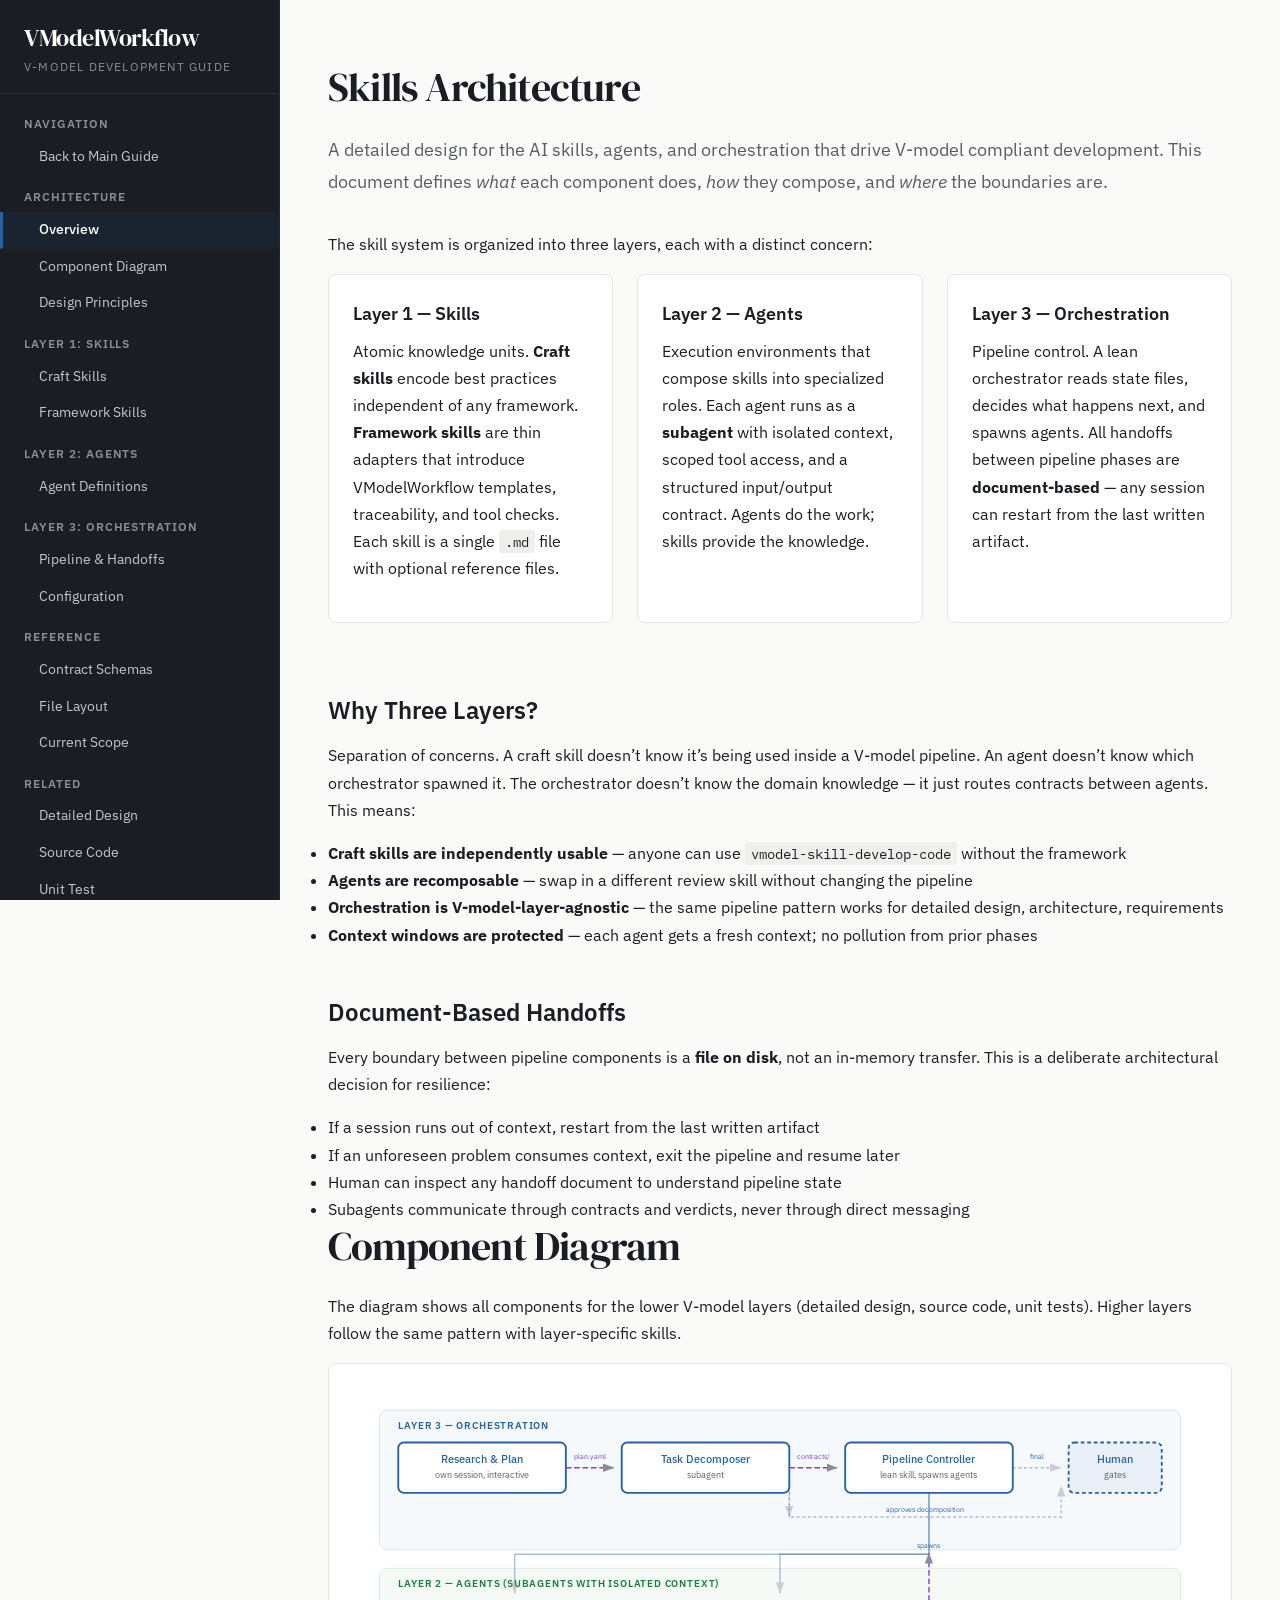
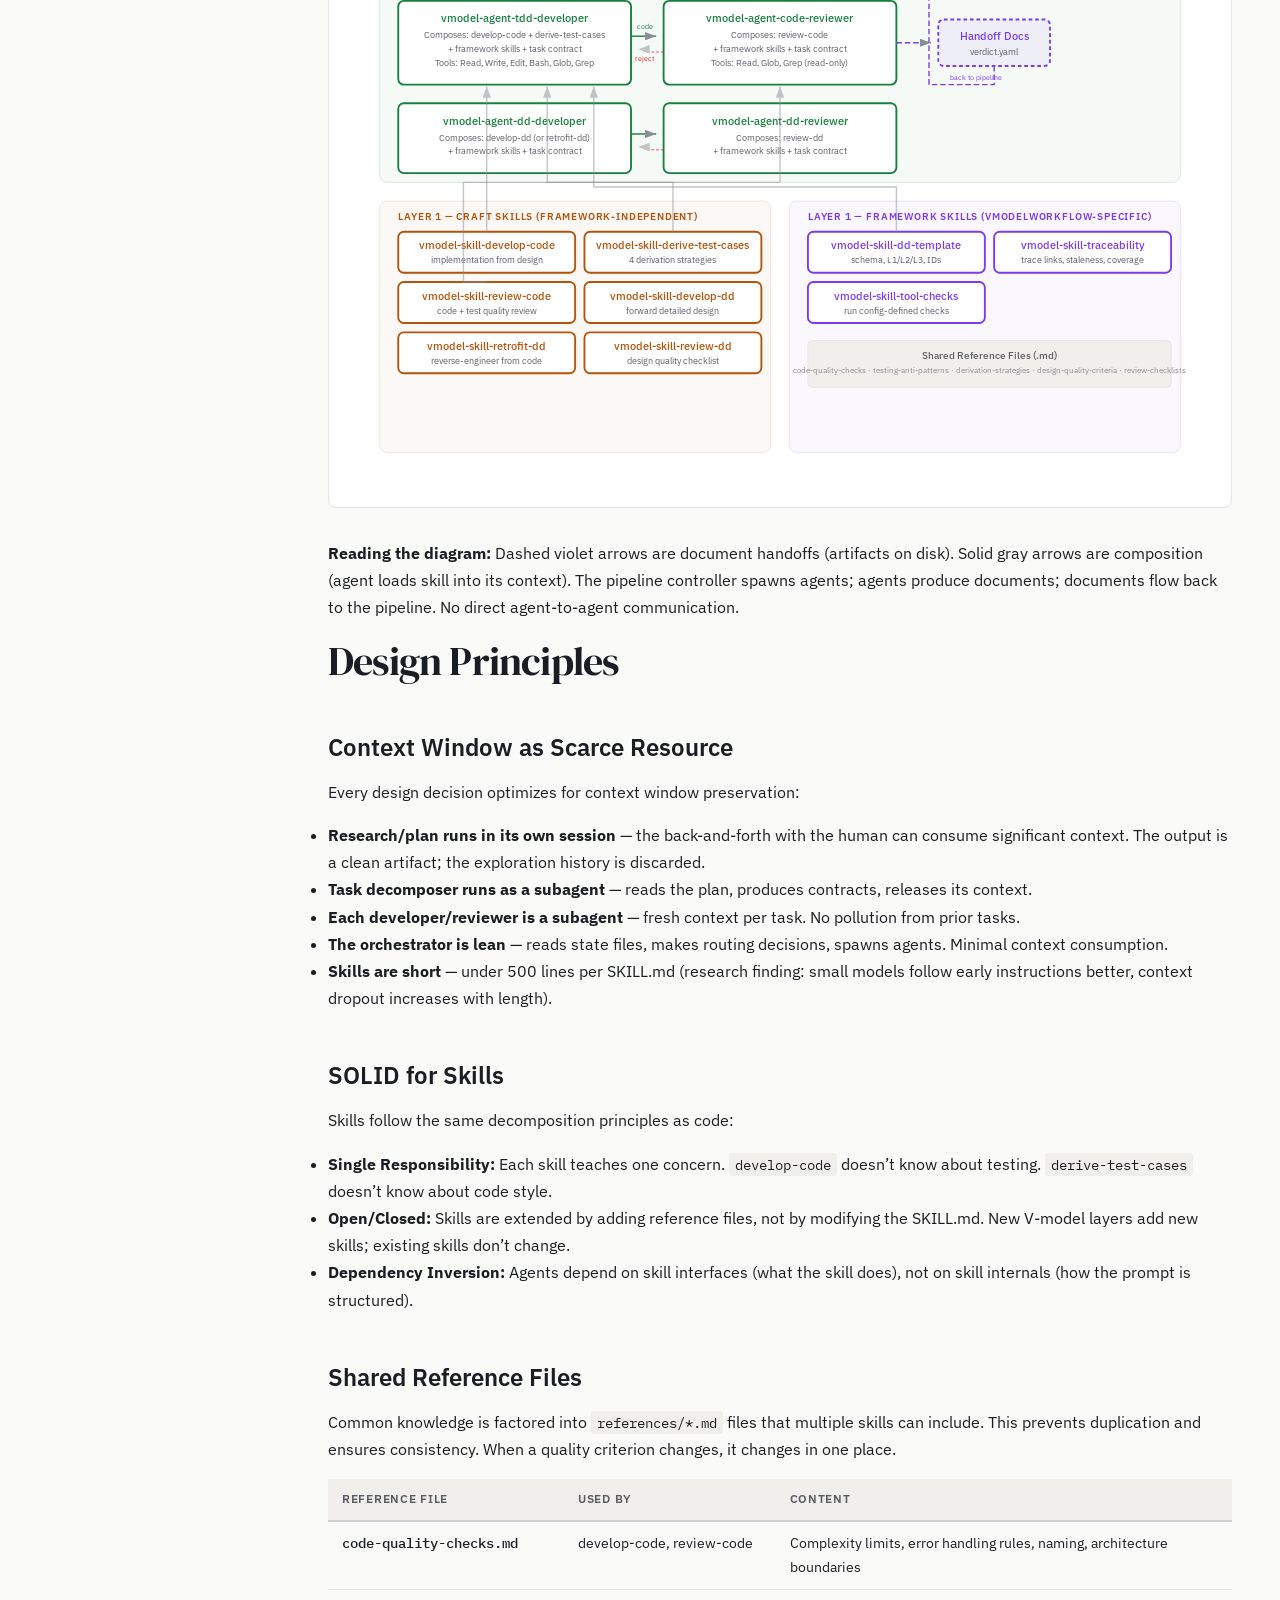
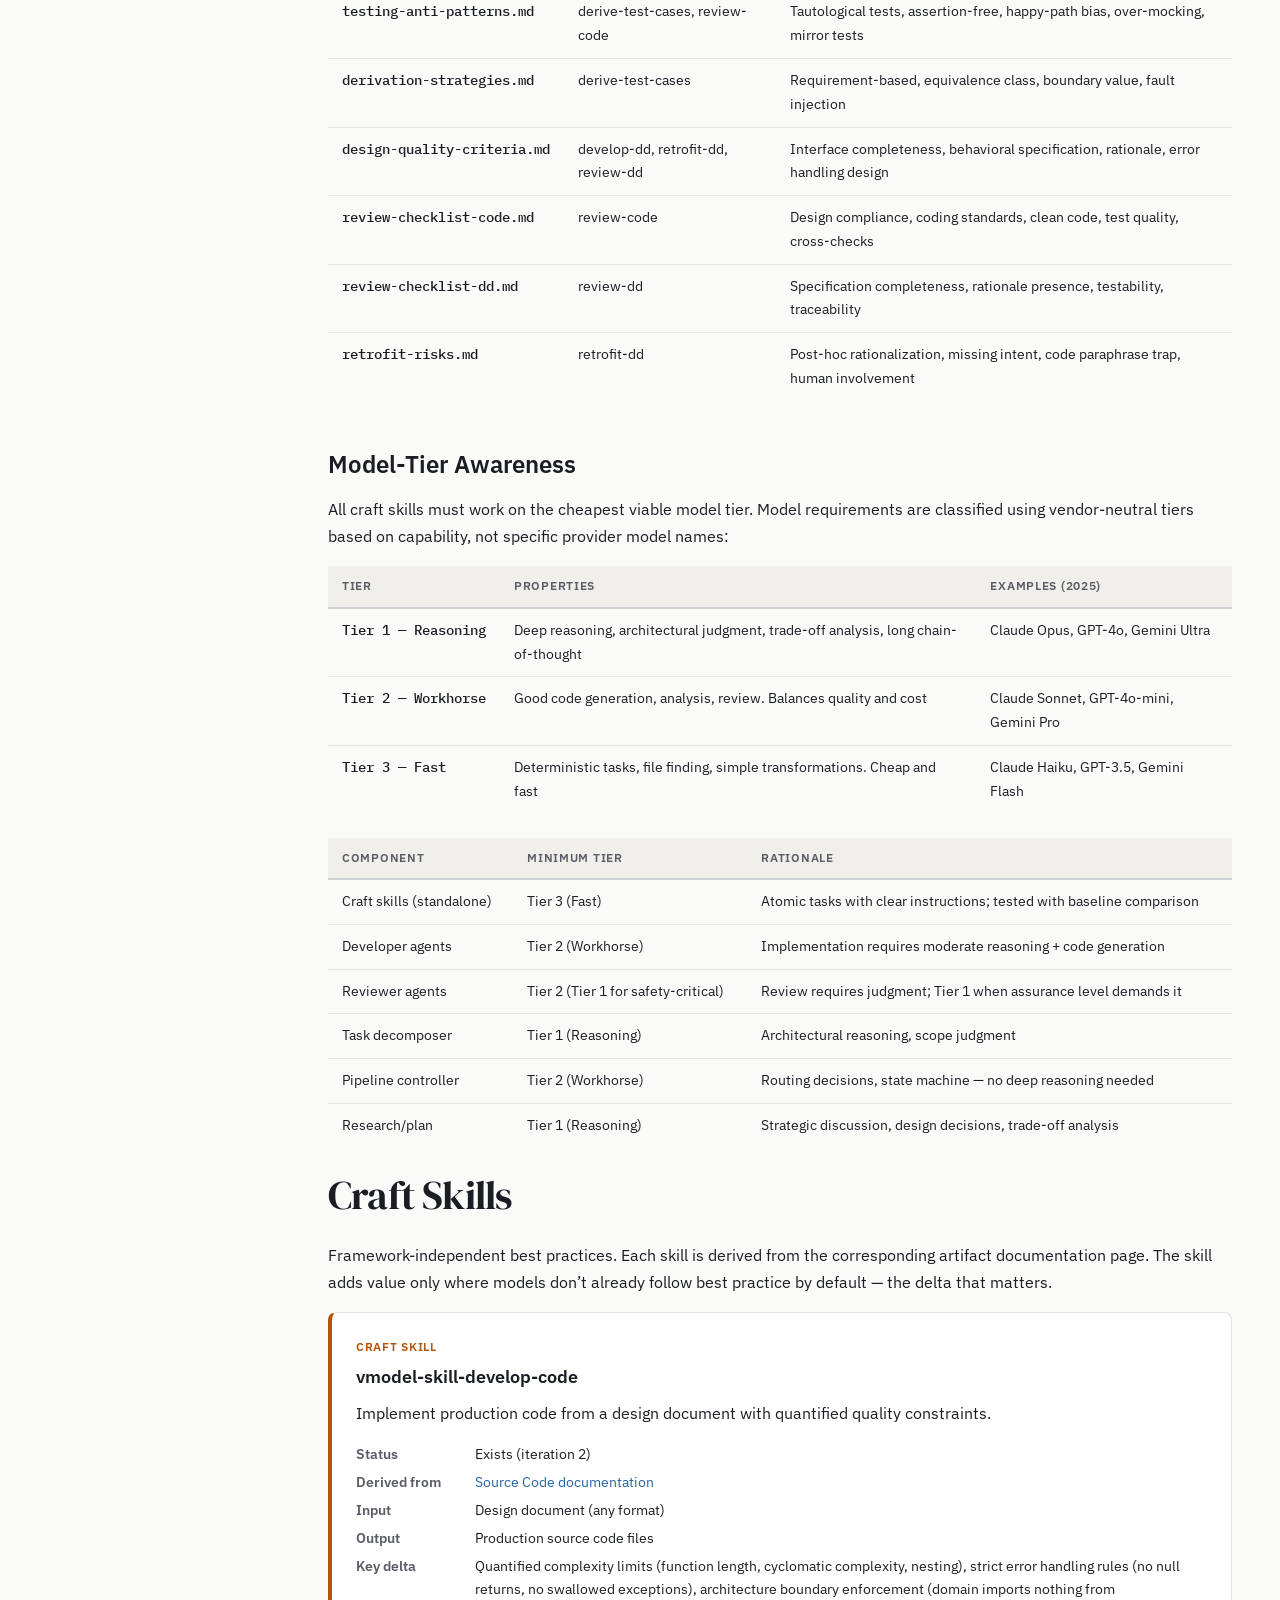
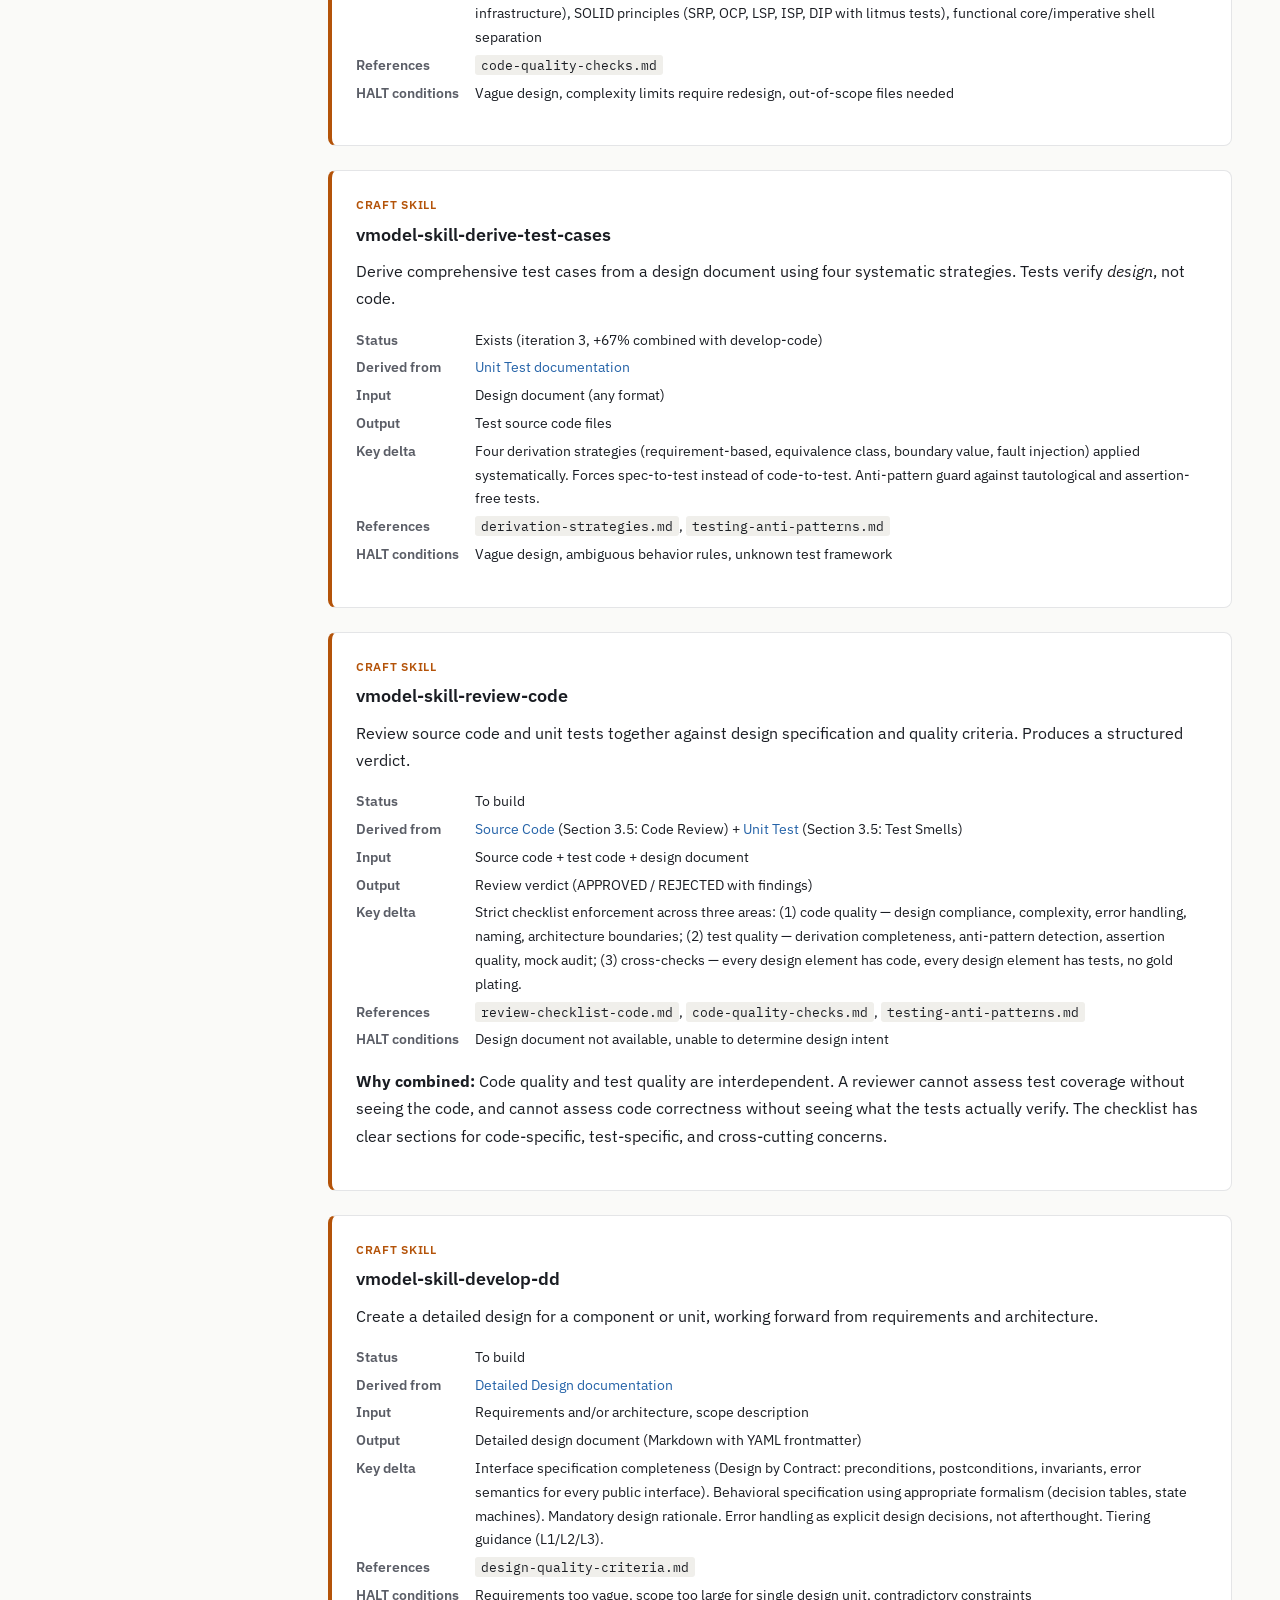
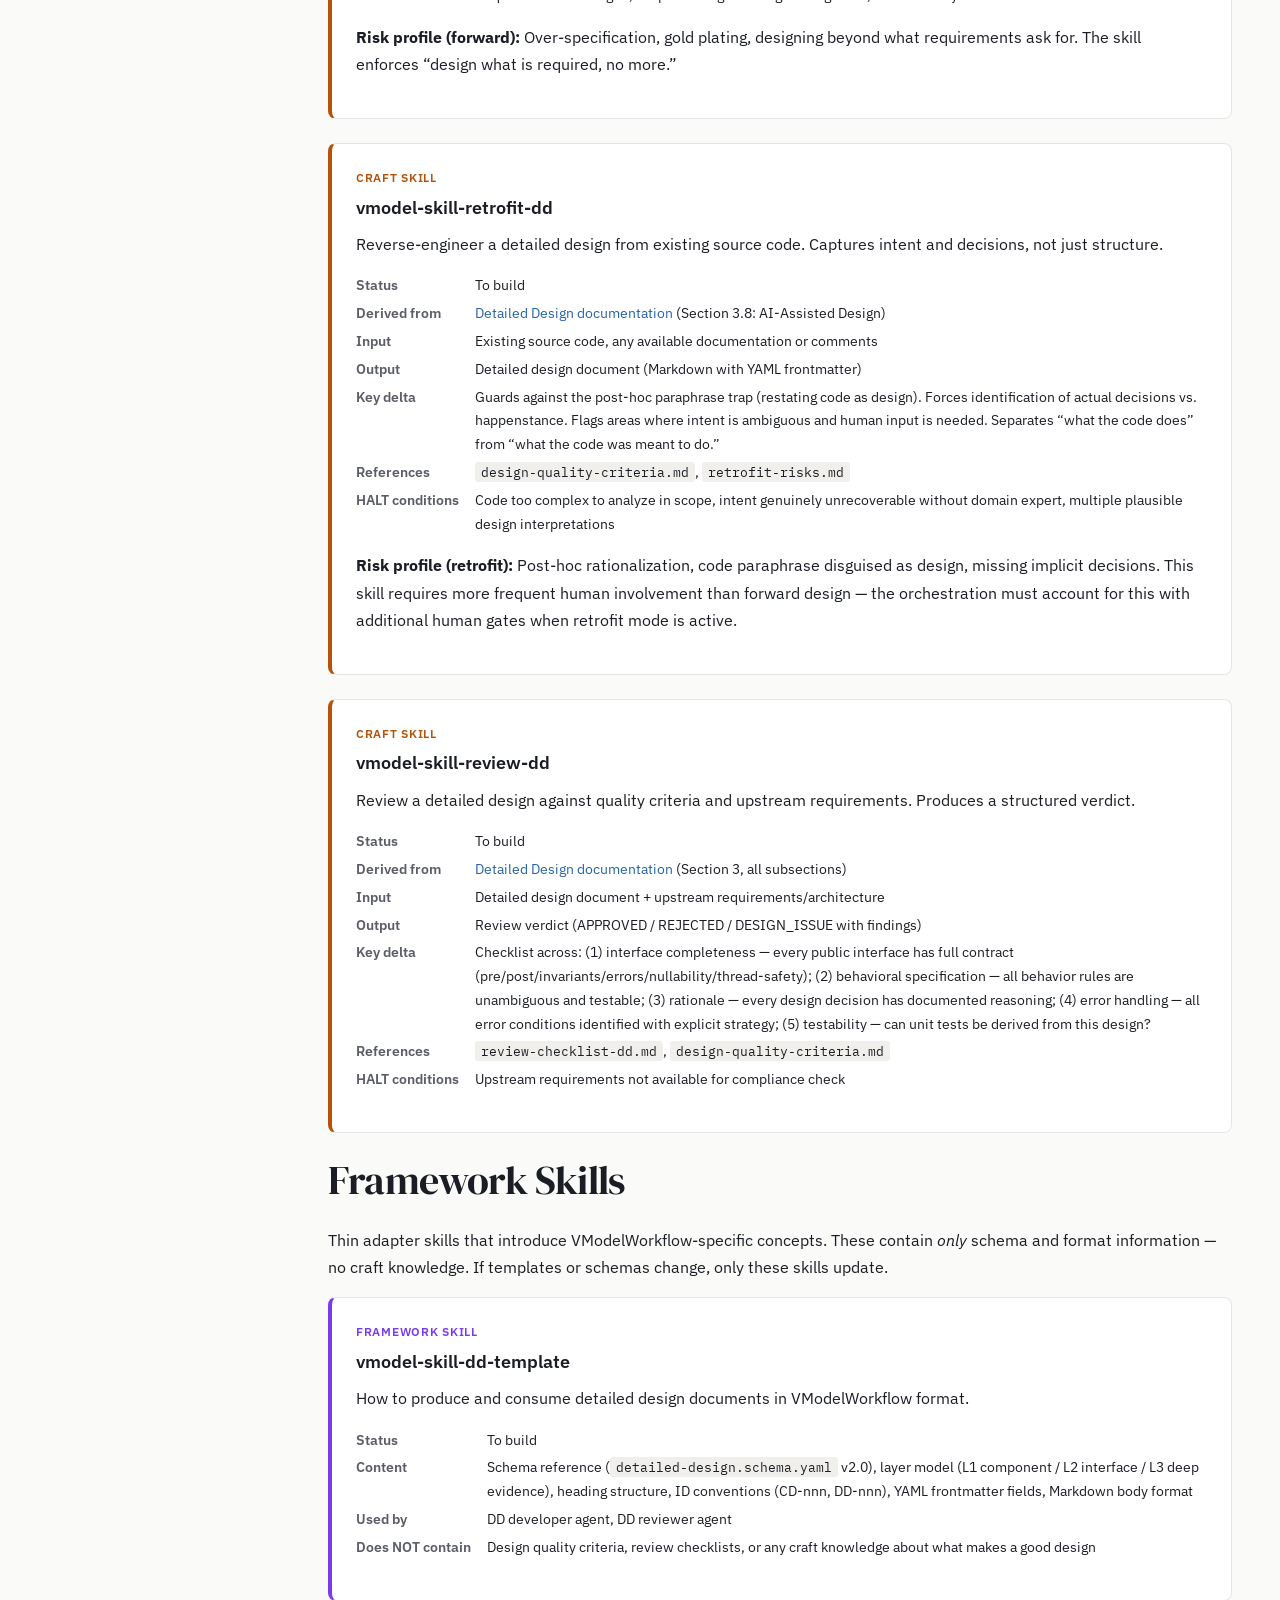
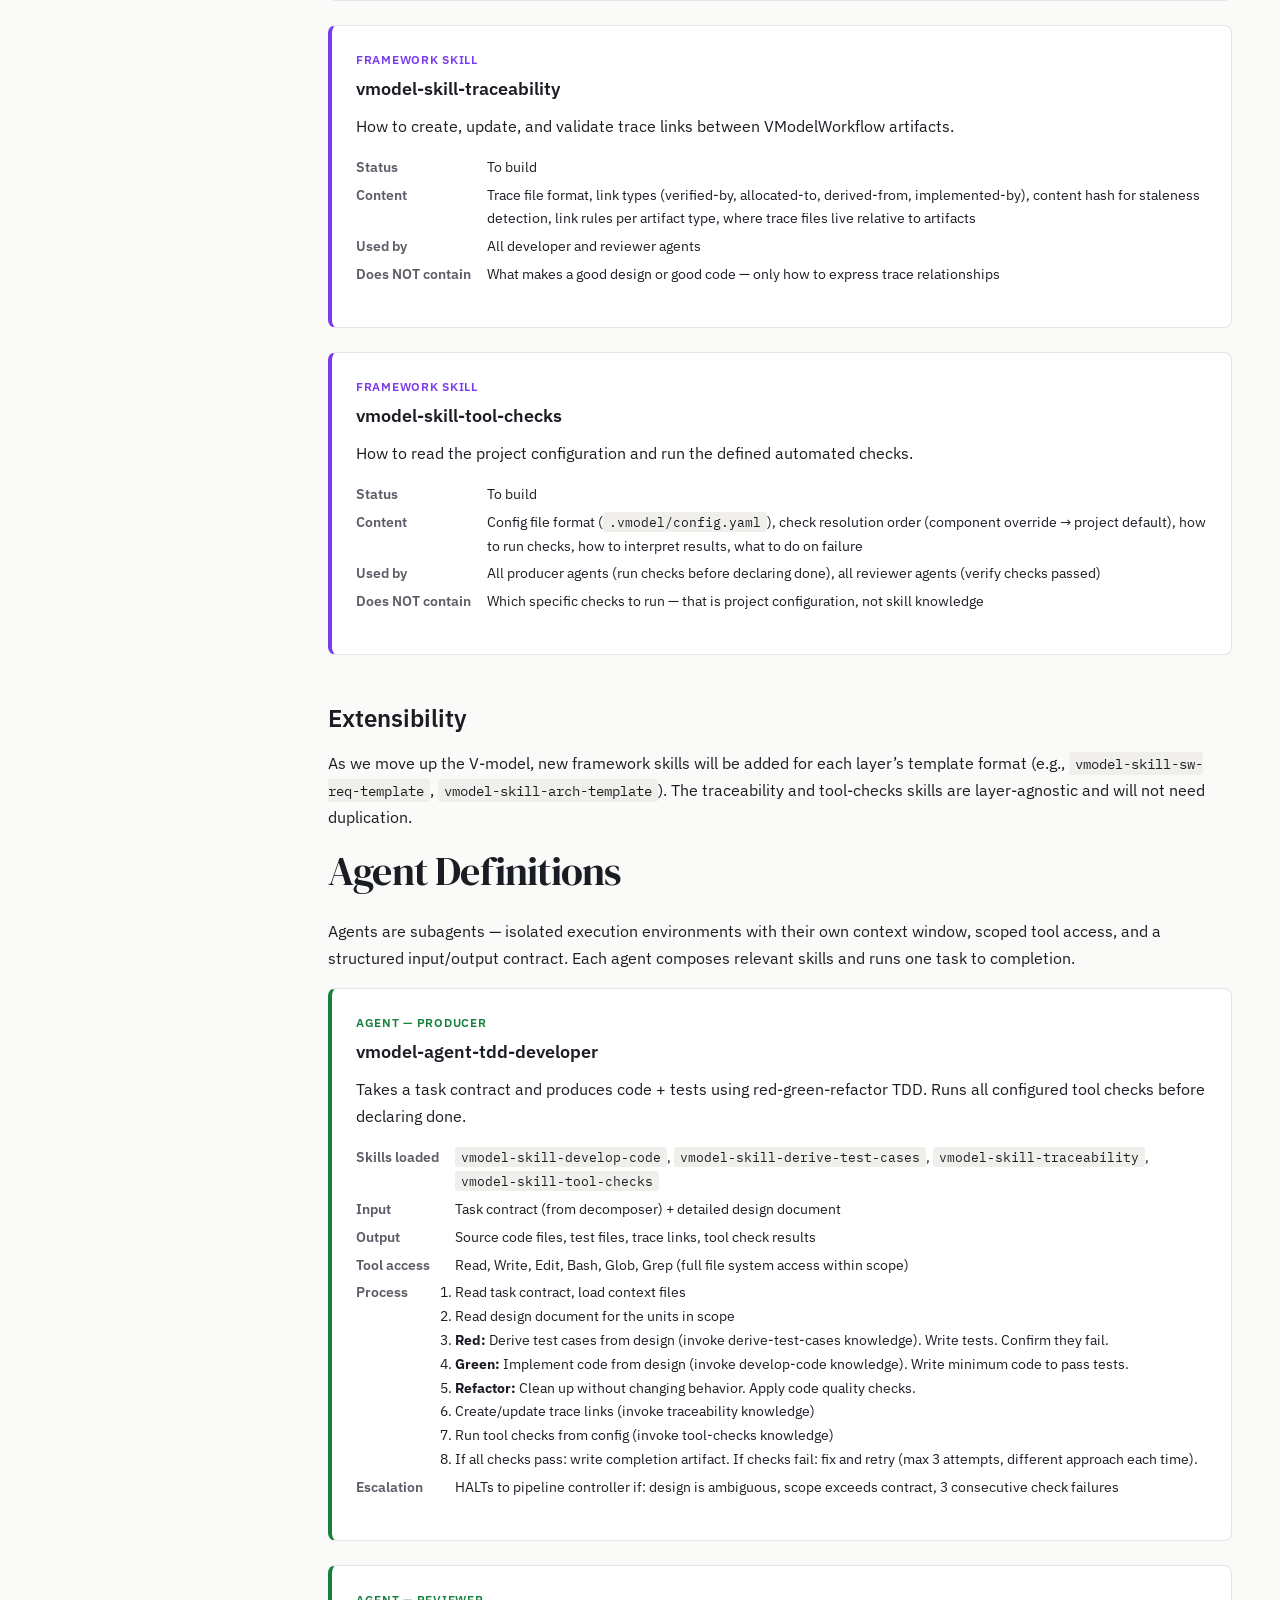
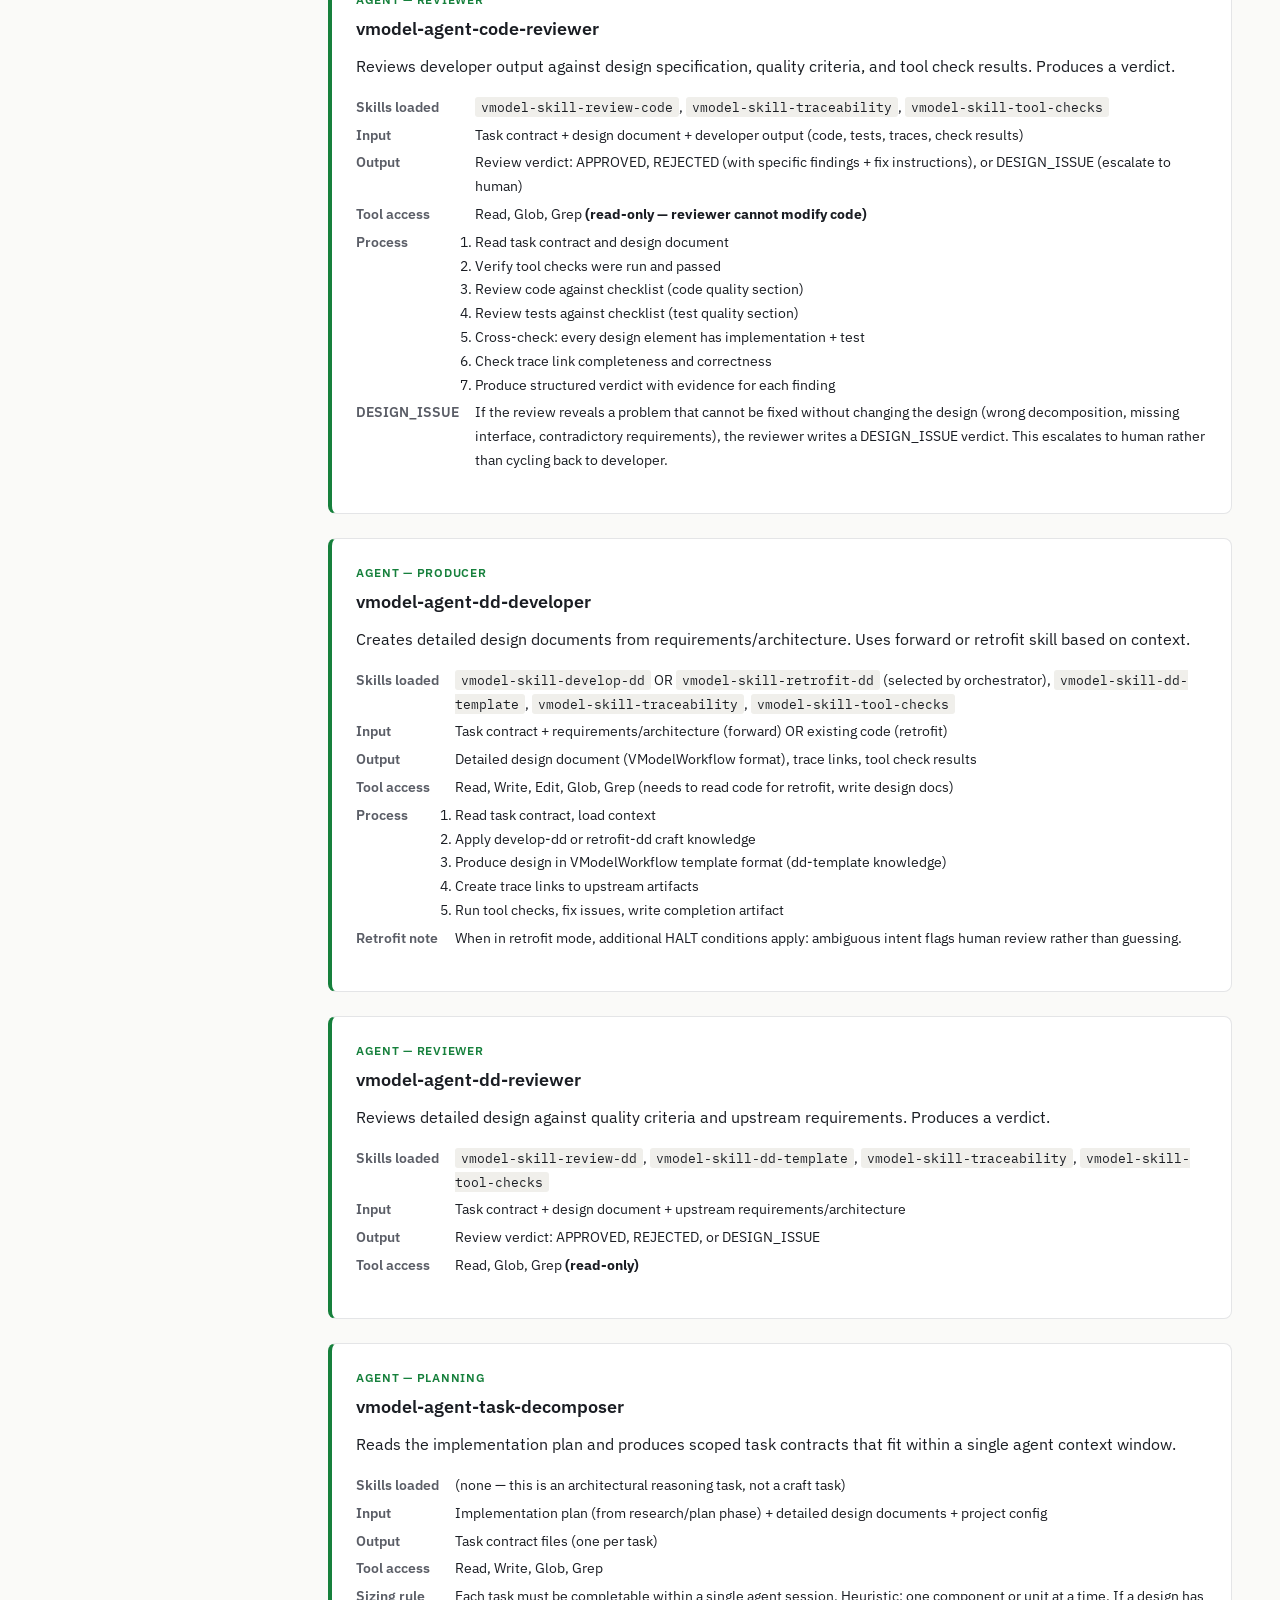
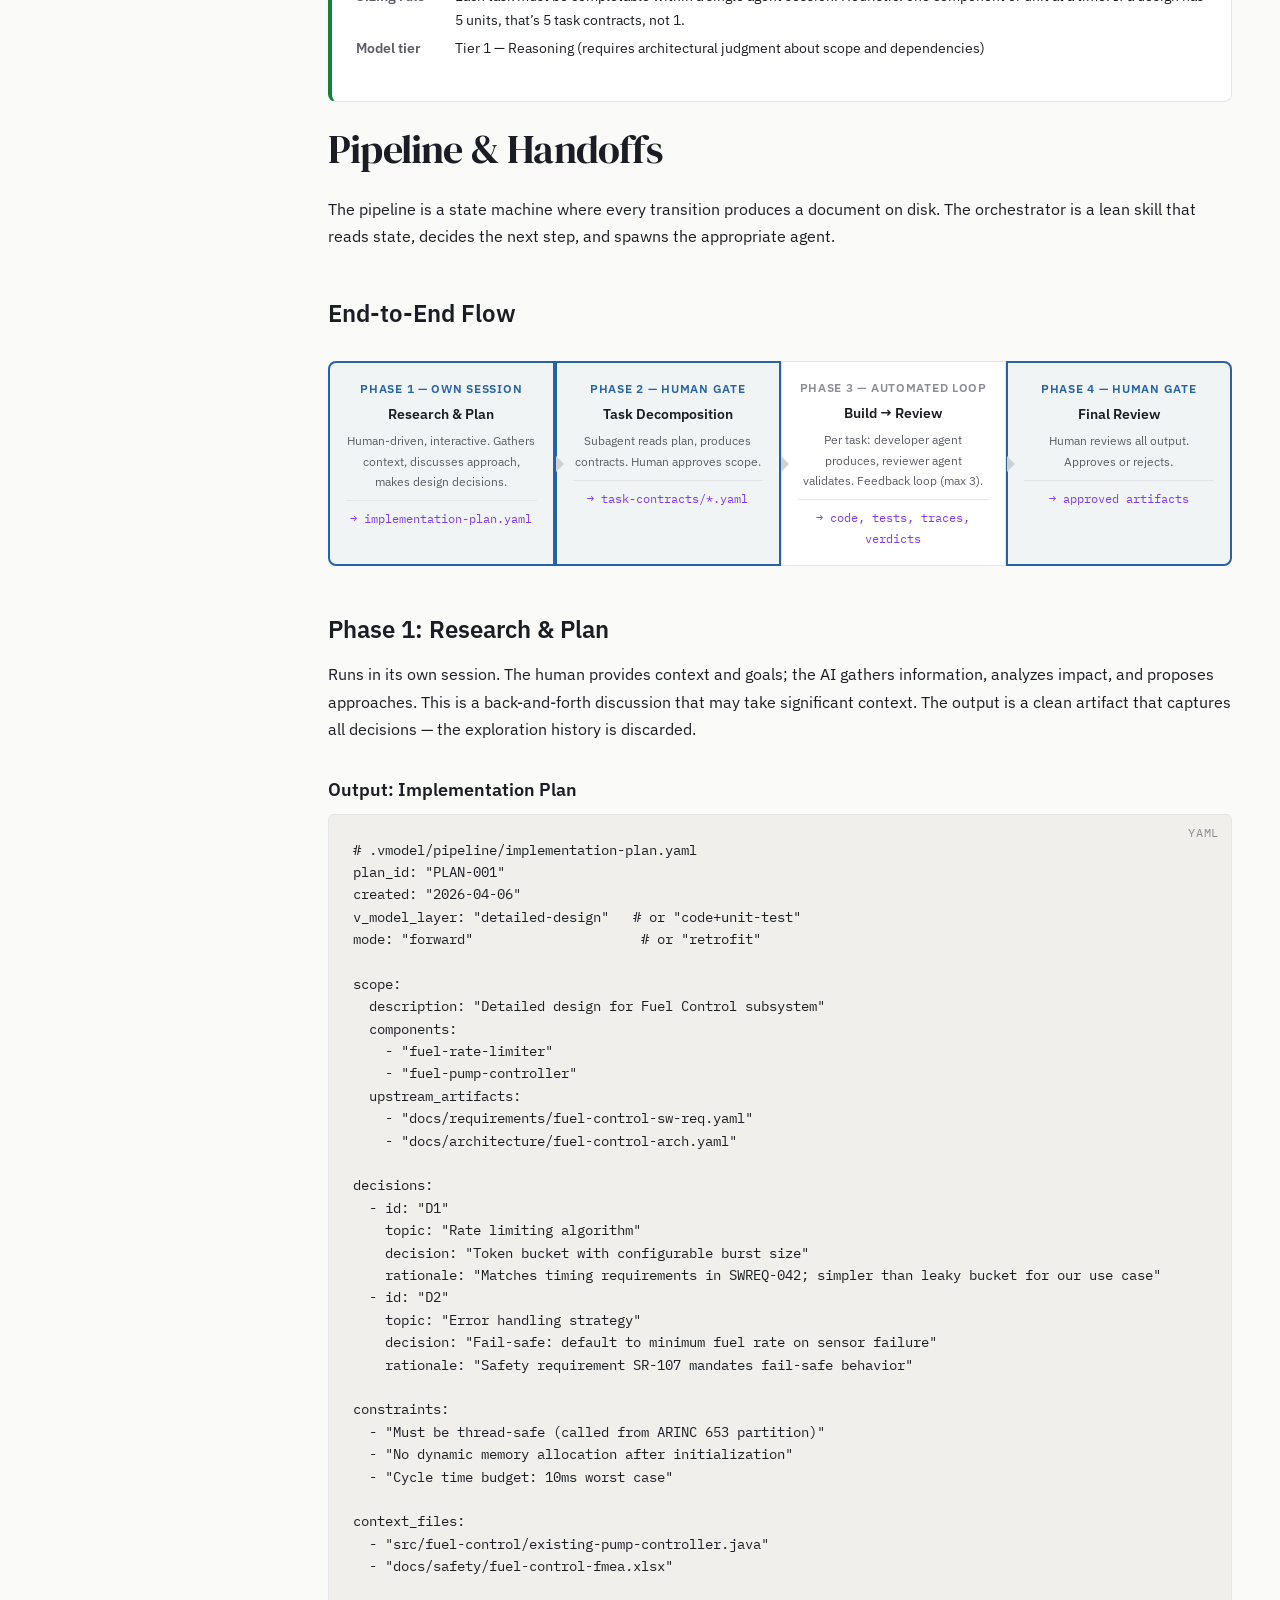
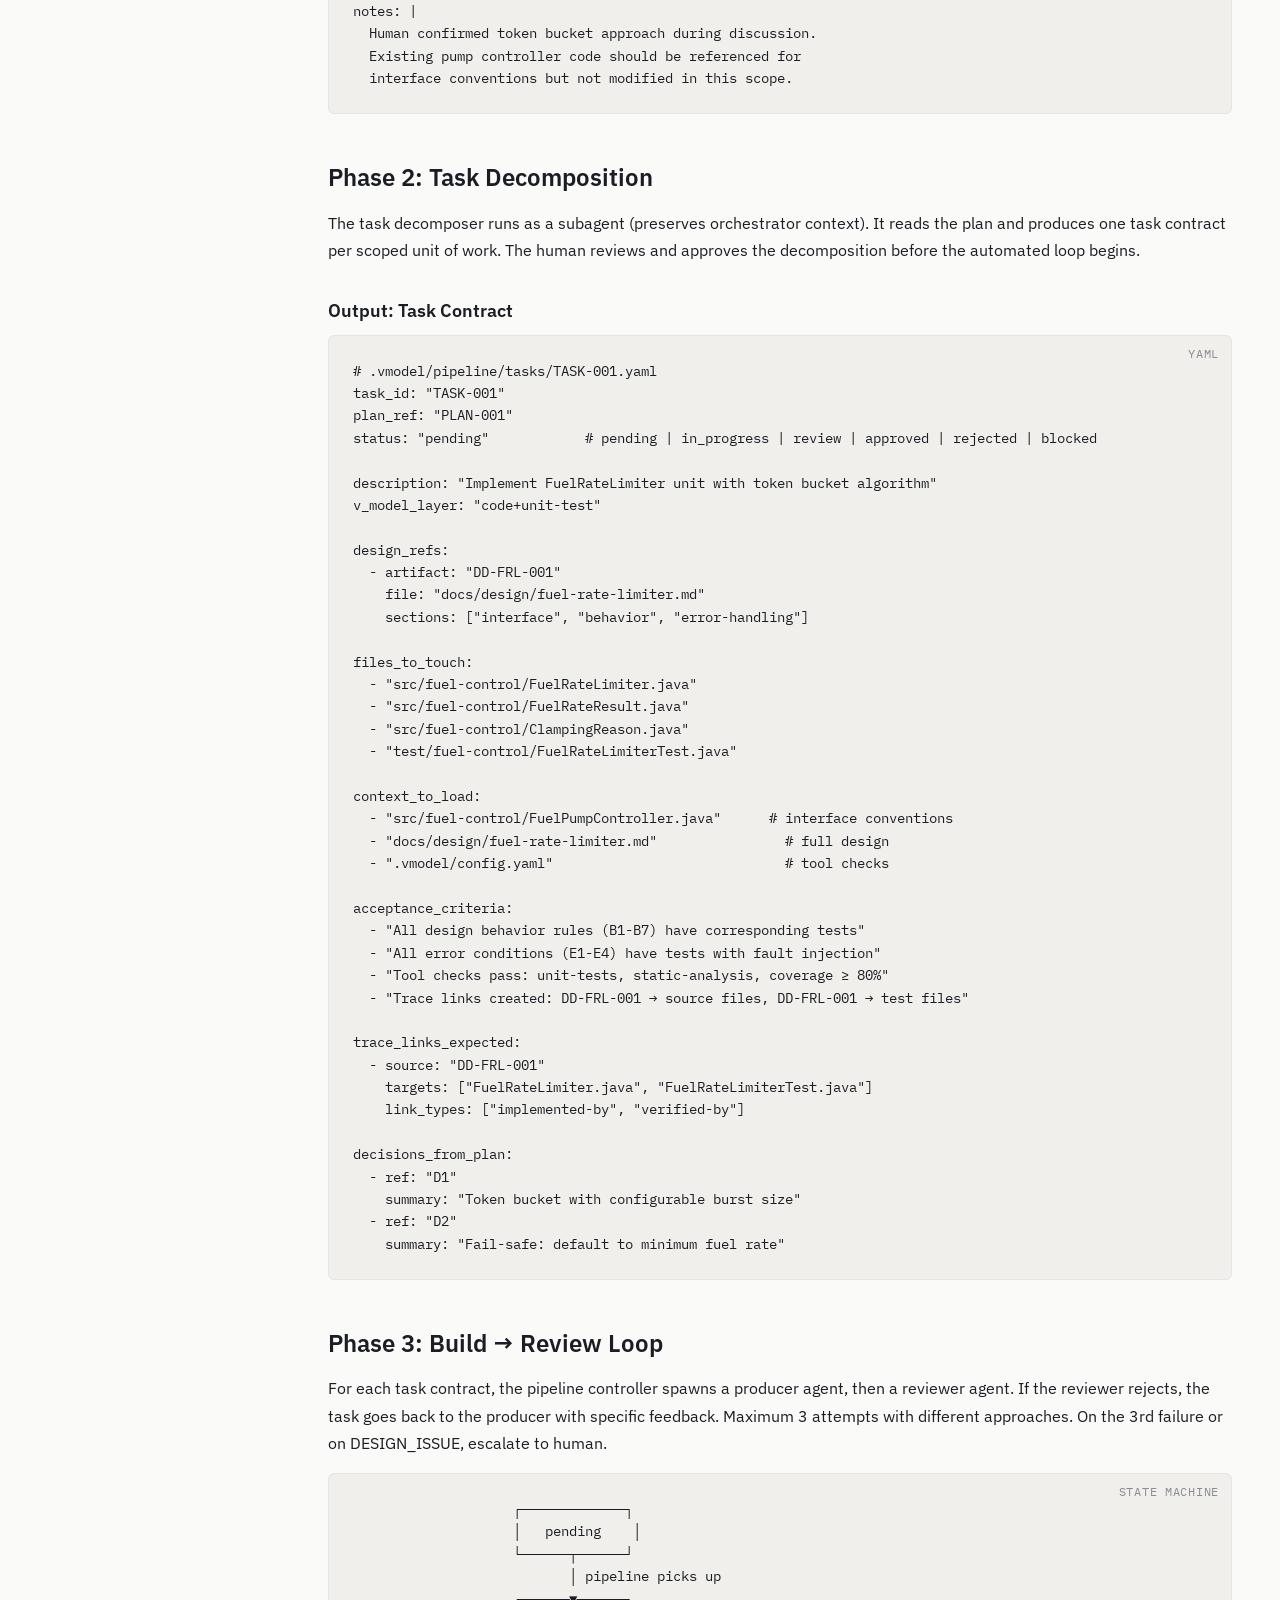
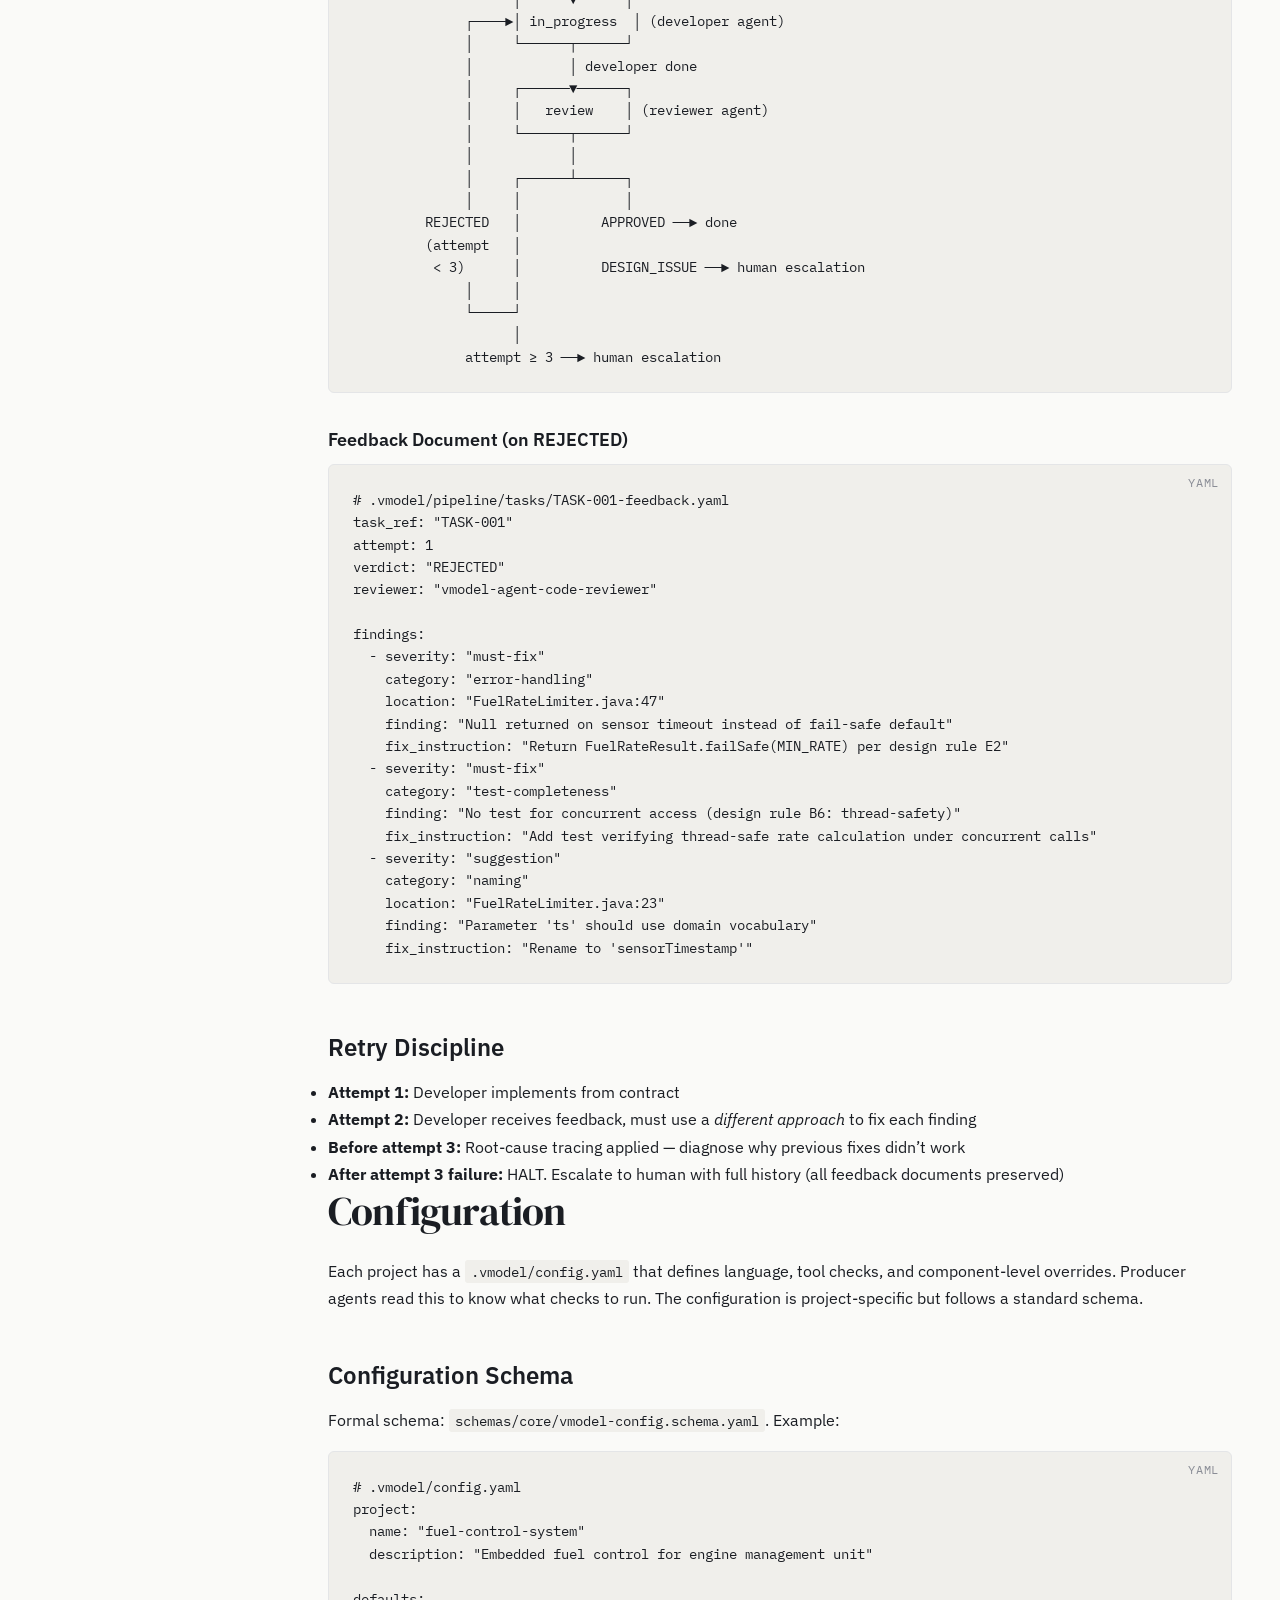
==== commit 252b251a: "Phase B1: Revise develop-code skill with SOLID and functional core/imperative shell Added SOLID prin" ====
--- a/docs/guide/skills-architecture.html
+++ b/docs/guide/skills-architecture.html
@@ -566,11 +566,11 @@
       <h4>vmodel-skill-develop-code</h4>
       <p>Implement production code from a design document with quantified quality constraints.</p>
       <dl class="ref-grid">
-        <dt>Status</dt><dd>Exists (iteration 1, +67% vs baseline)</dd>
+        <dt>Status</dt><dd>Exists (iteration 2)</dd>
         <dt>Derived from</dt><dd><a href="artifacts/source-code.html">Source Code documentation</a></dd>
         <dt>Input</dt><dd>Design document (any format)</dd>
         <dt>Output</dt><dd>Production source code files</dd>
-        <dt>Key delta</dt><dd>Quantified complexity limits (function length, cyclomatic complexity, nesting), strict error handling rules (no null returns, no swallowed exceptions), architecture boundary enforcement (domain imports nothing from infrastructure)</dd>
+        <dt>Key delta</dt><dd>Quantified complexity limits (function length, cyclomatic complexity, nesting), strict error handling rules (no null returns, no swallowed exceptions), architecture boundary enforcement (domain imports nothing from infrastructure), SOLID principles (SRP, OCP, LSP, ISP, DIP with litmus tests), functional core/imperative shell separation</dd>
         <dt>References</dt><dd><code>code-quality-checks.md</code></dd>
         <dt>HALT conditions</dt><dd>Vague design, complexity limits require redesign, out-of-scope files needed</dd>
       </dl>
@@ -1248,7 +1248,7 @@
         <tr><th>Component</th><th>Status</th><th>Notes</th></tr>
       </thead>
       <tbody>
-        <tr><td class="field-name">vmodel-skill-develop-code</td><td>Exists</td><td>Iteration 1, +67% vs Haiku baseline (combined eval)</td></tr>
+        <tr><td class="field-name">vmodel-skill-develop-code</td><td>Exists</td><td>Iteration 2 — added SOLID principles, functional core/imperative shell. Code-specific eval assertions (8 per scenario).</td></tr>
         <tr><td class="field-name">vmodel-skill-derive-test-cases</td><td>Exists</td><td>Iteration 3, eval infrastructure built</td></tr>
         <tr><td class="field-name">Artifact documentation</td><td>Complete</td><td>source-code.html, unit-test.html, detailed-design.html</td></tr>
         <tr><td class="field-name">Schemas</td><td>Partial</td><td>artifact-envelope, detailed-design v2.0, trace schema</td></tr>
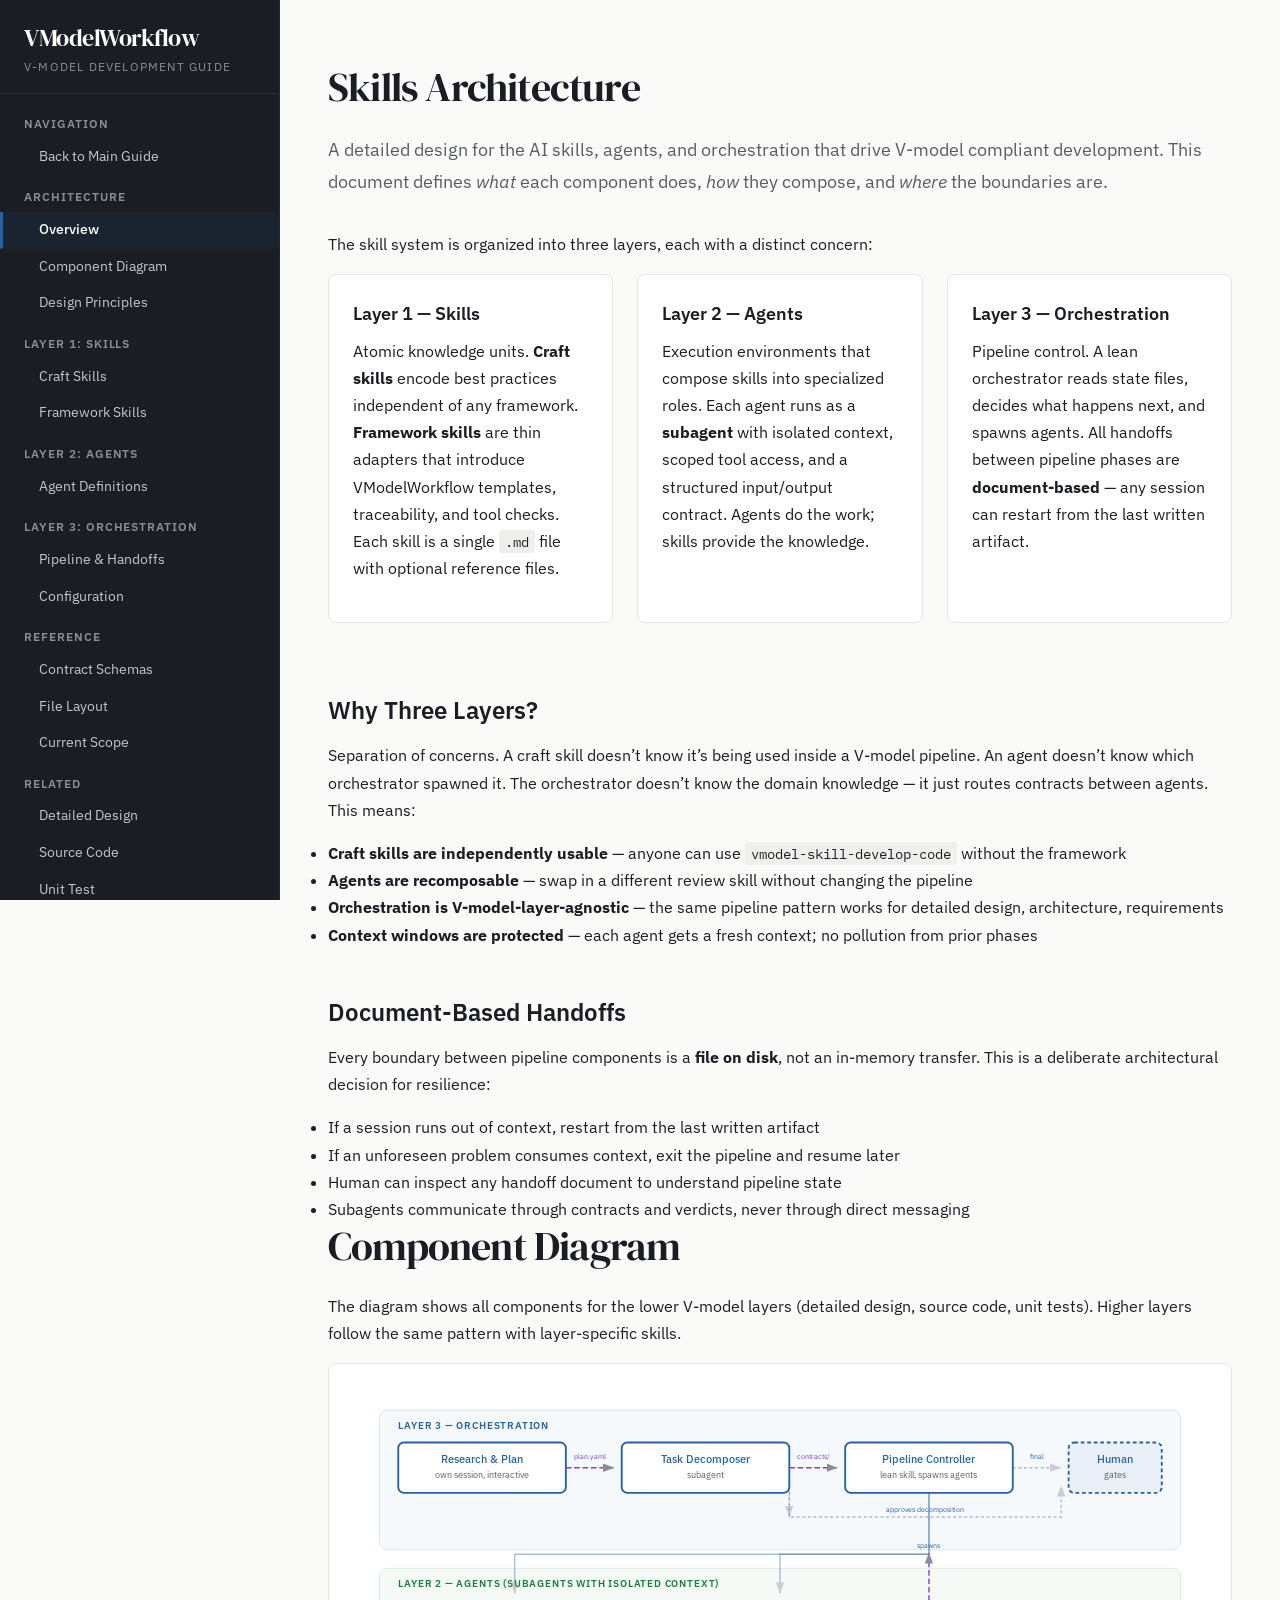
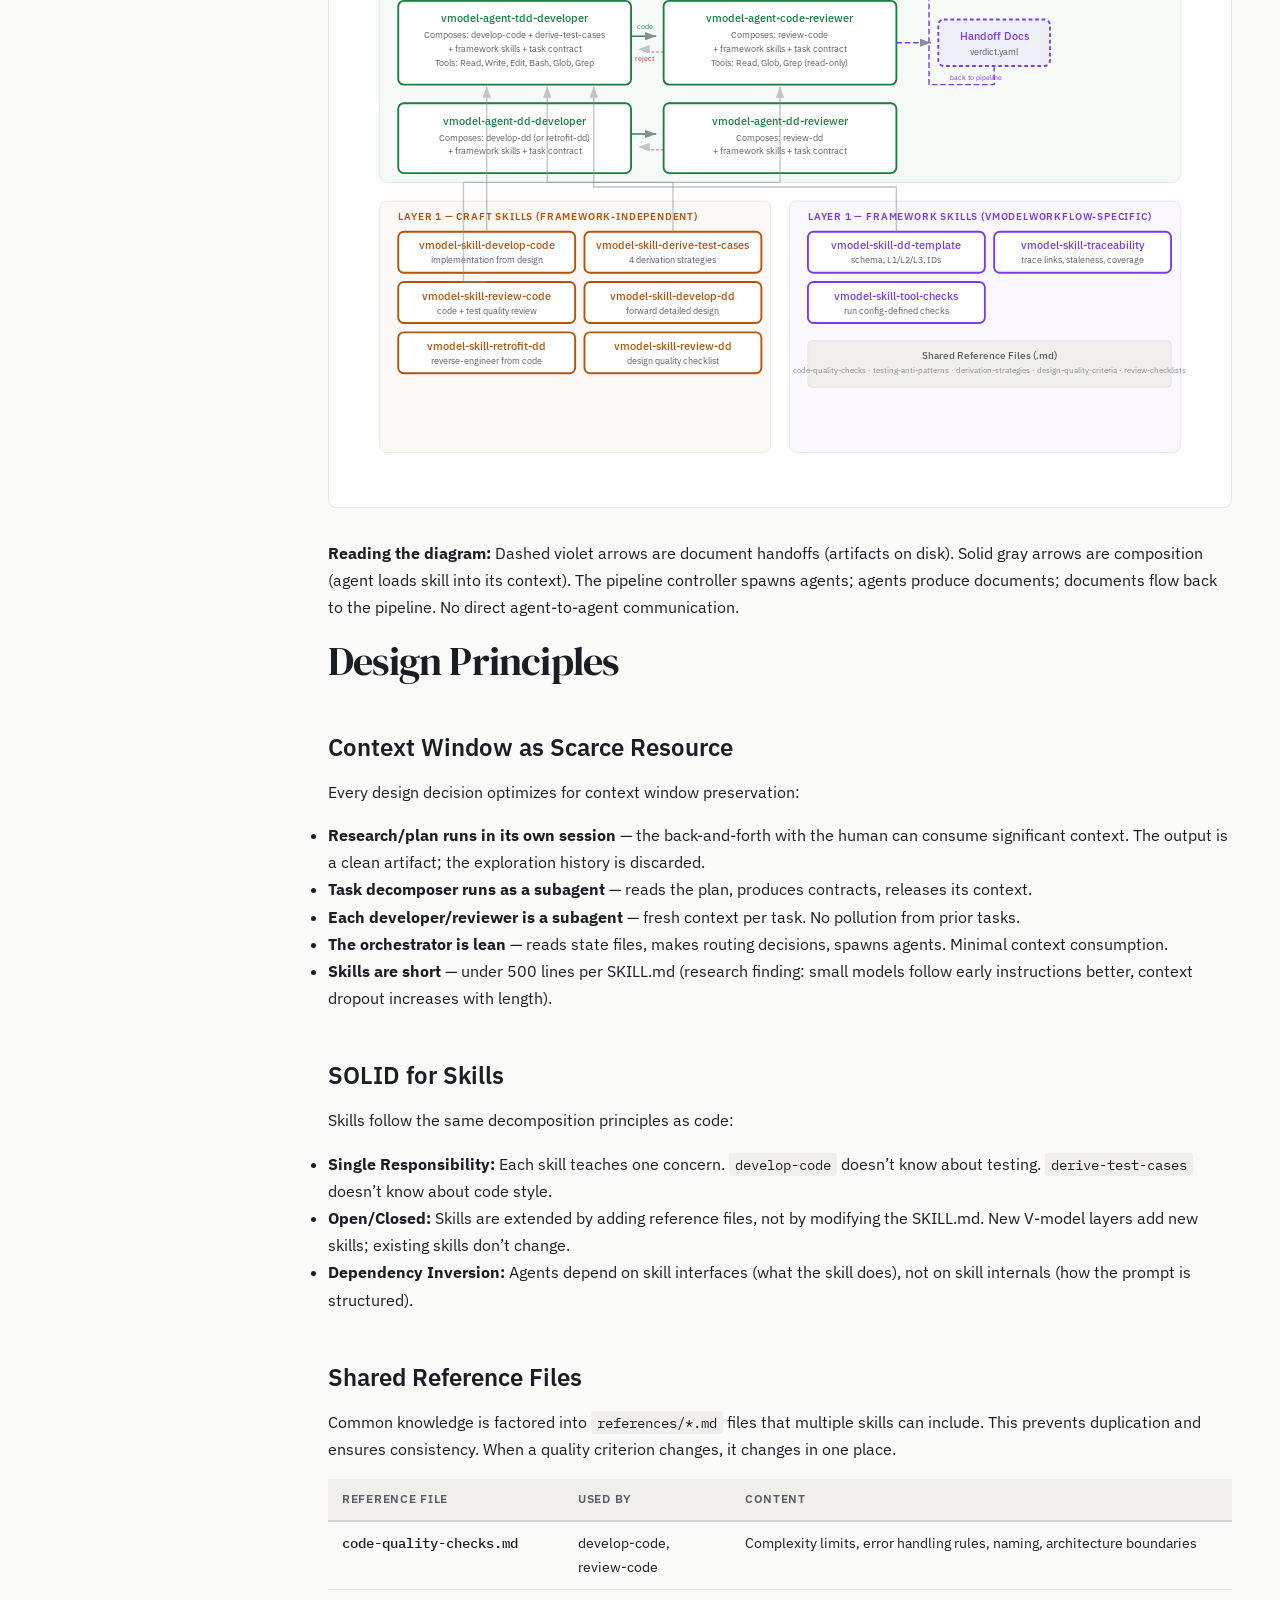
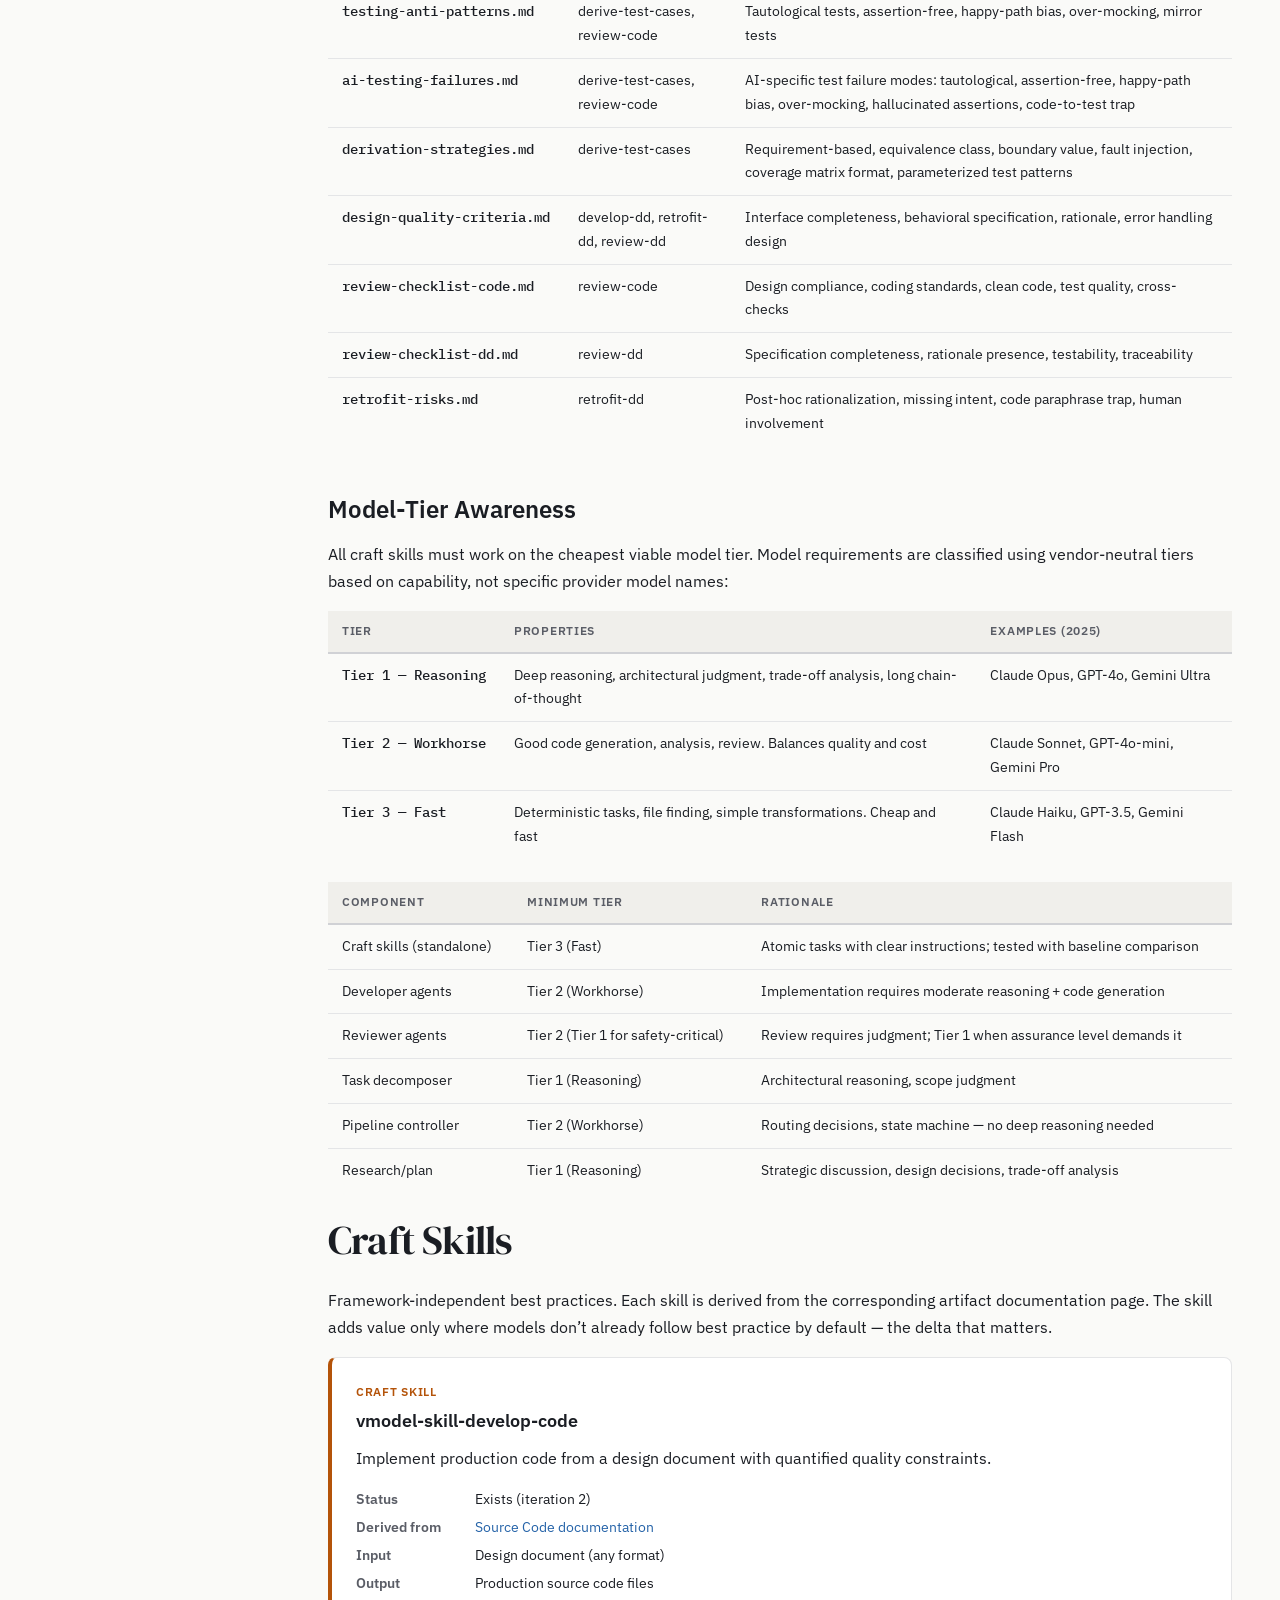
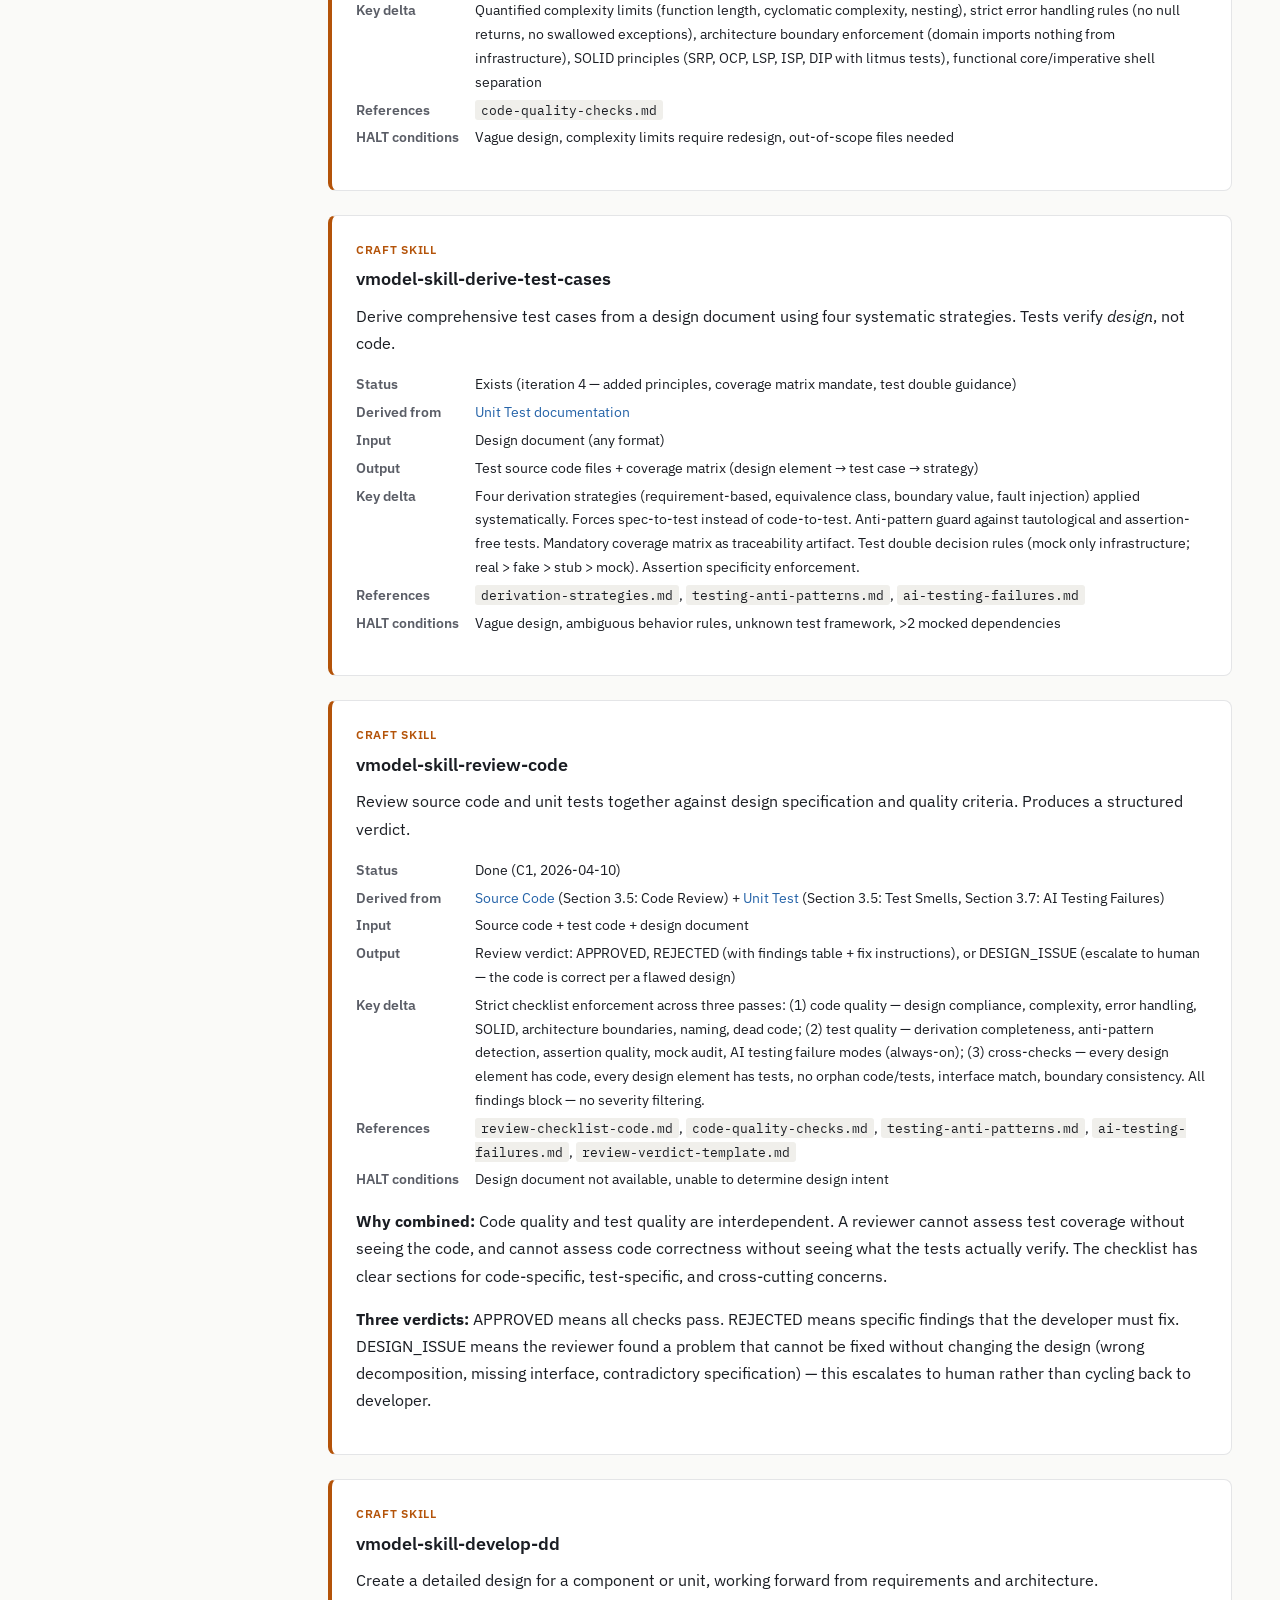
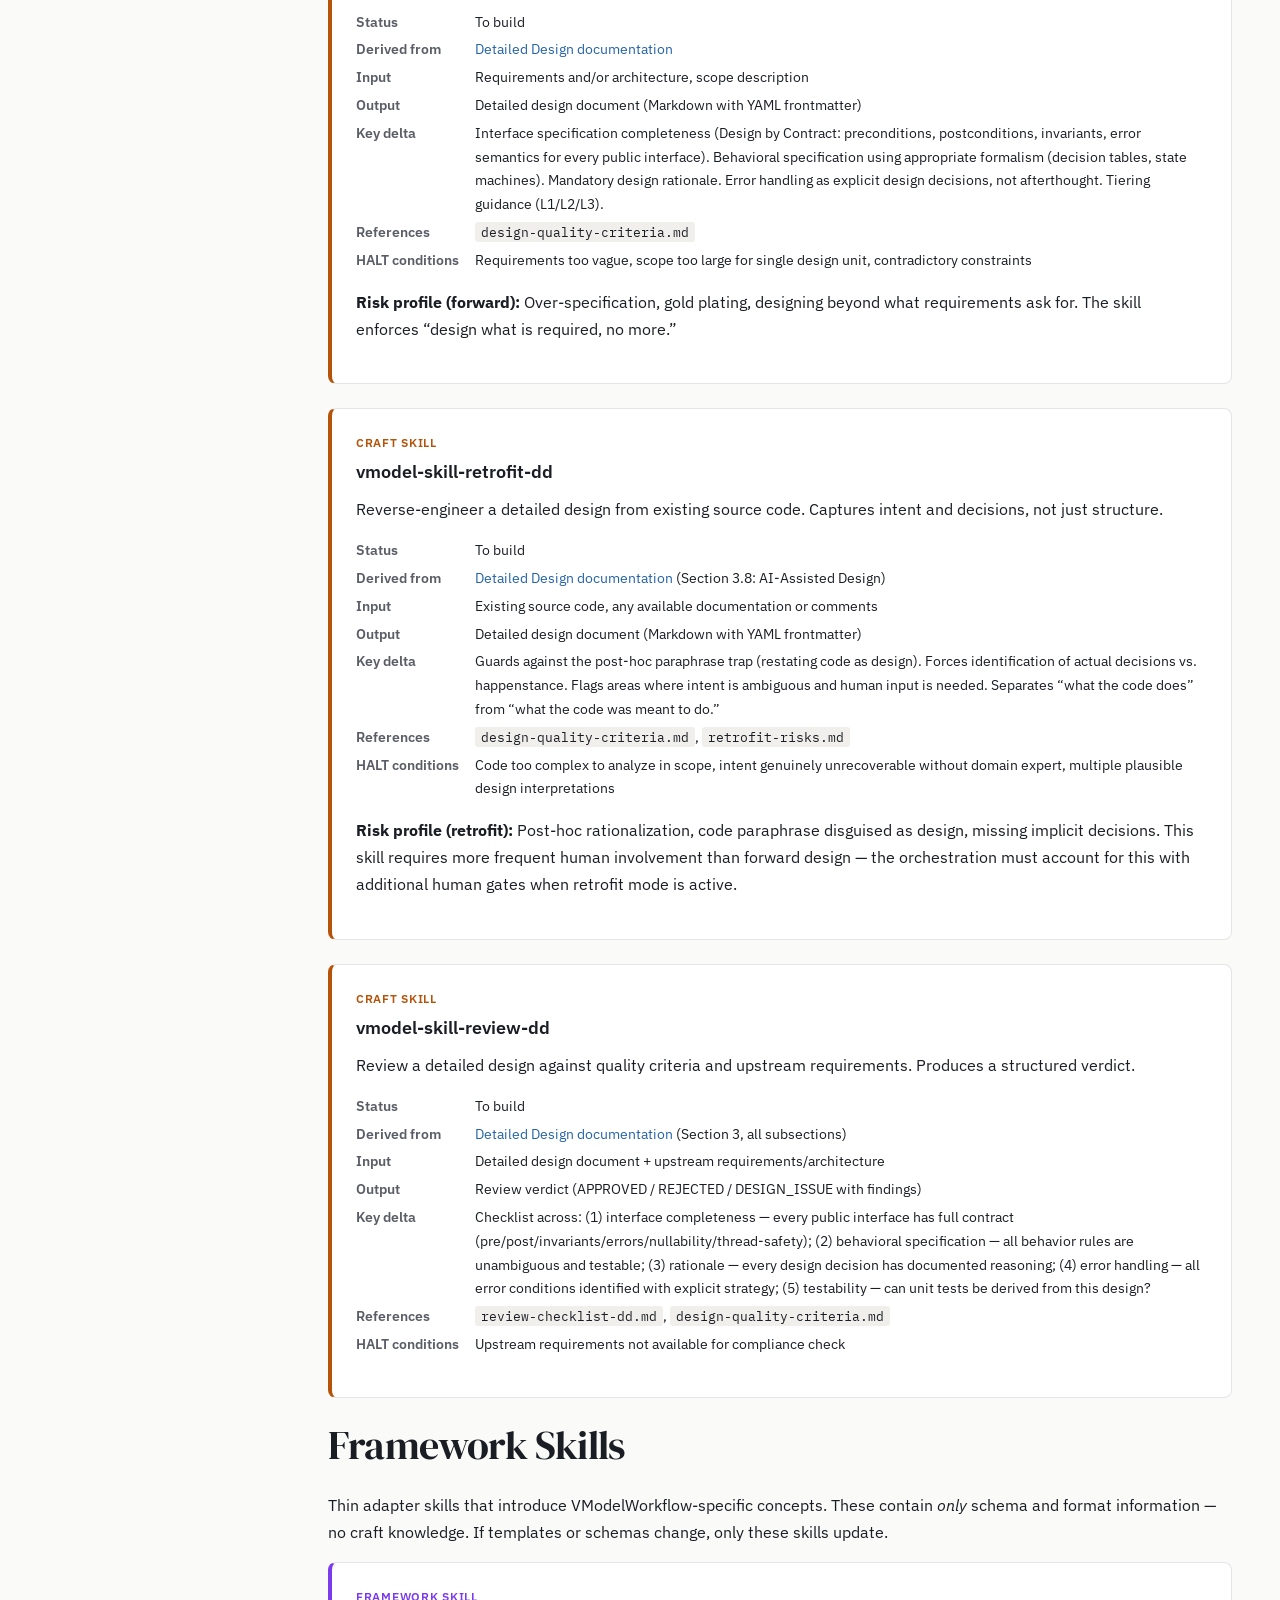
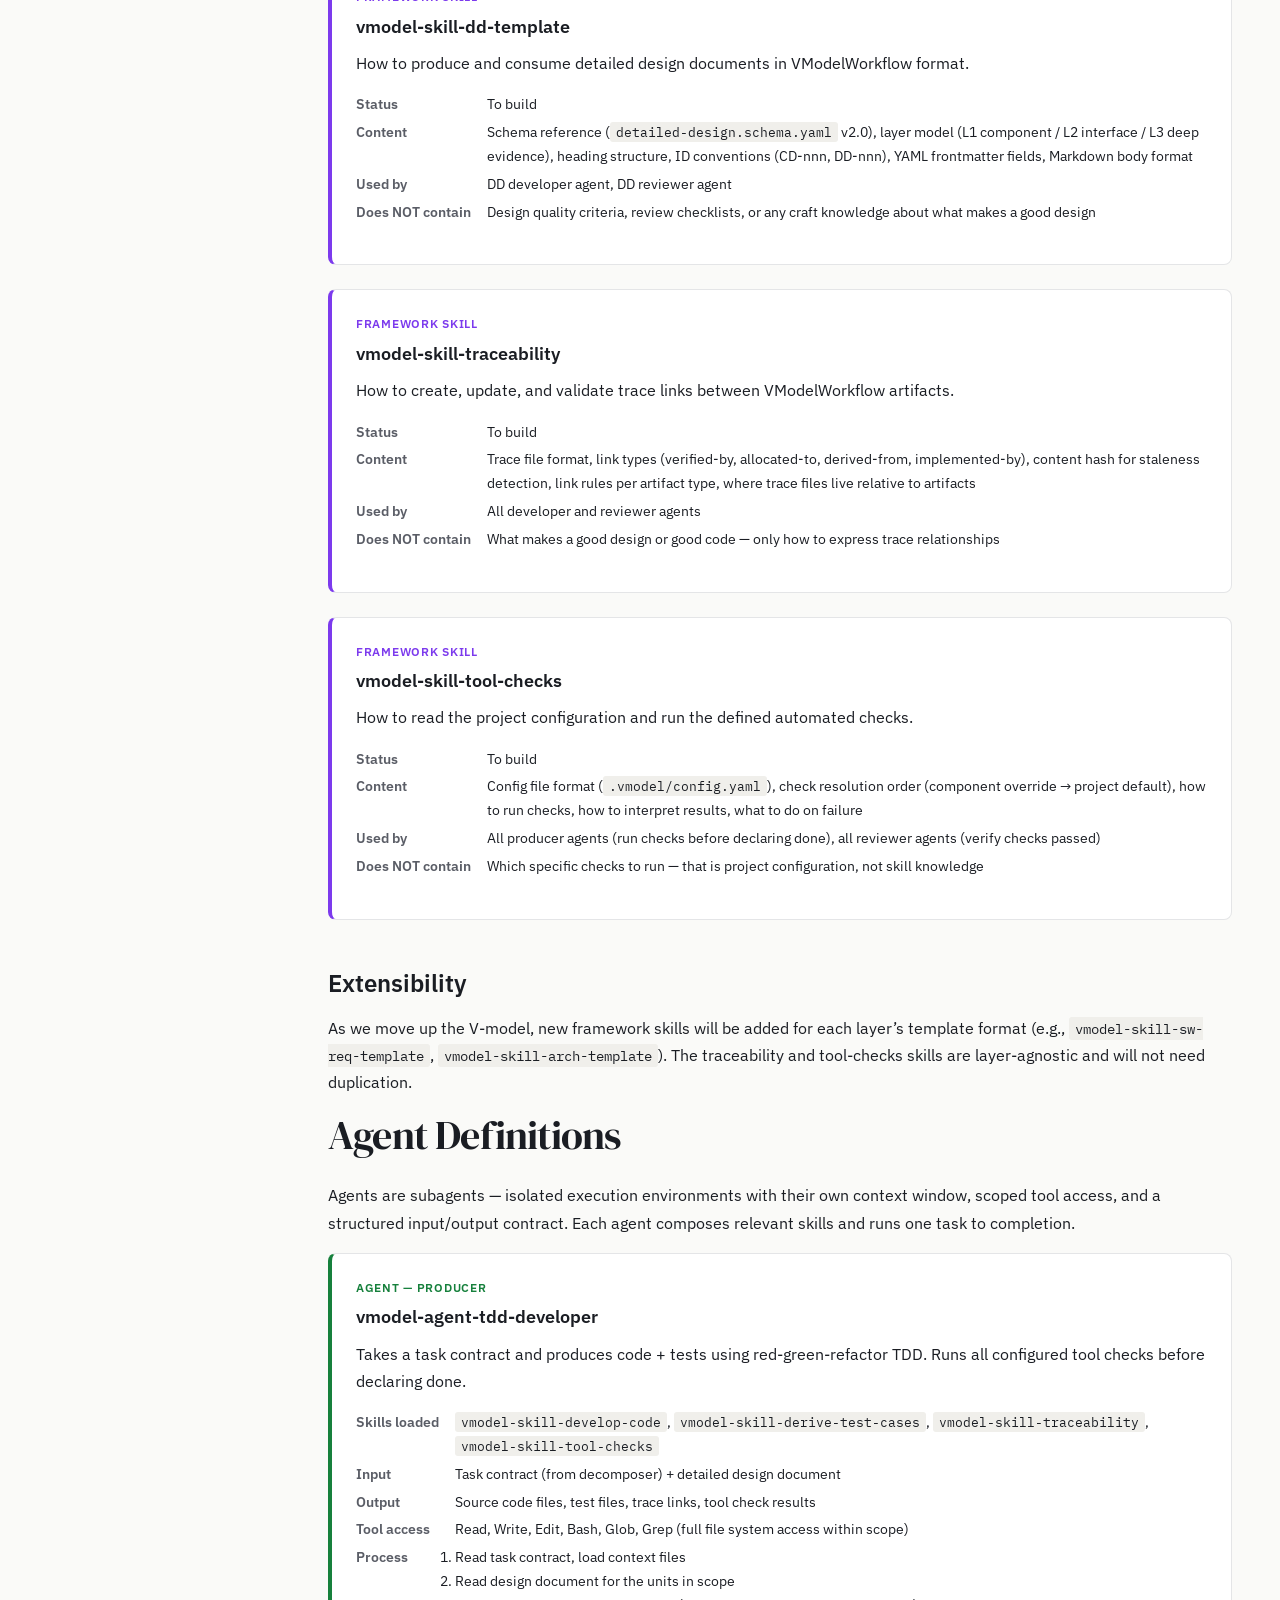
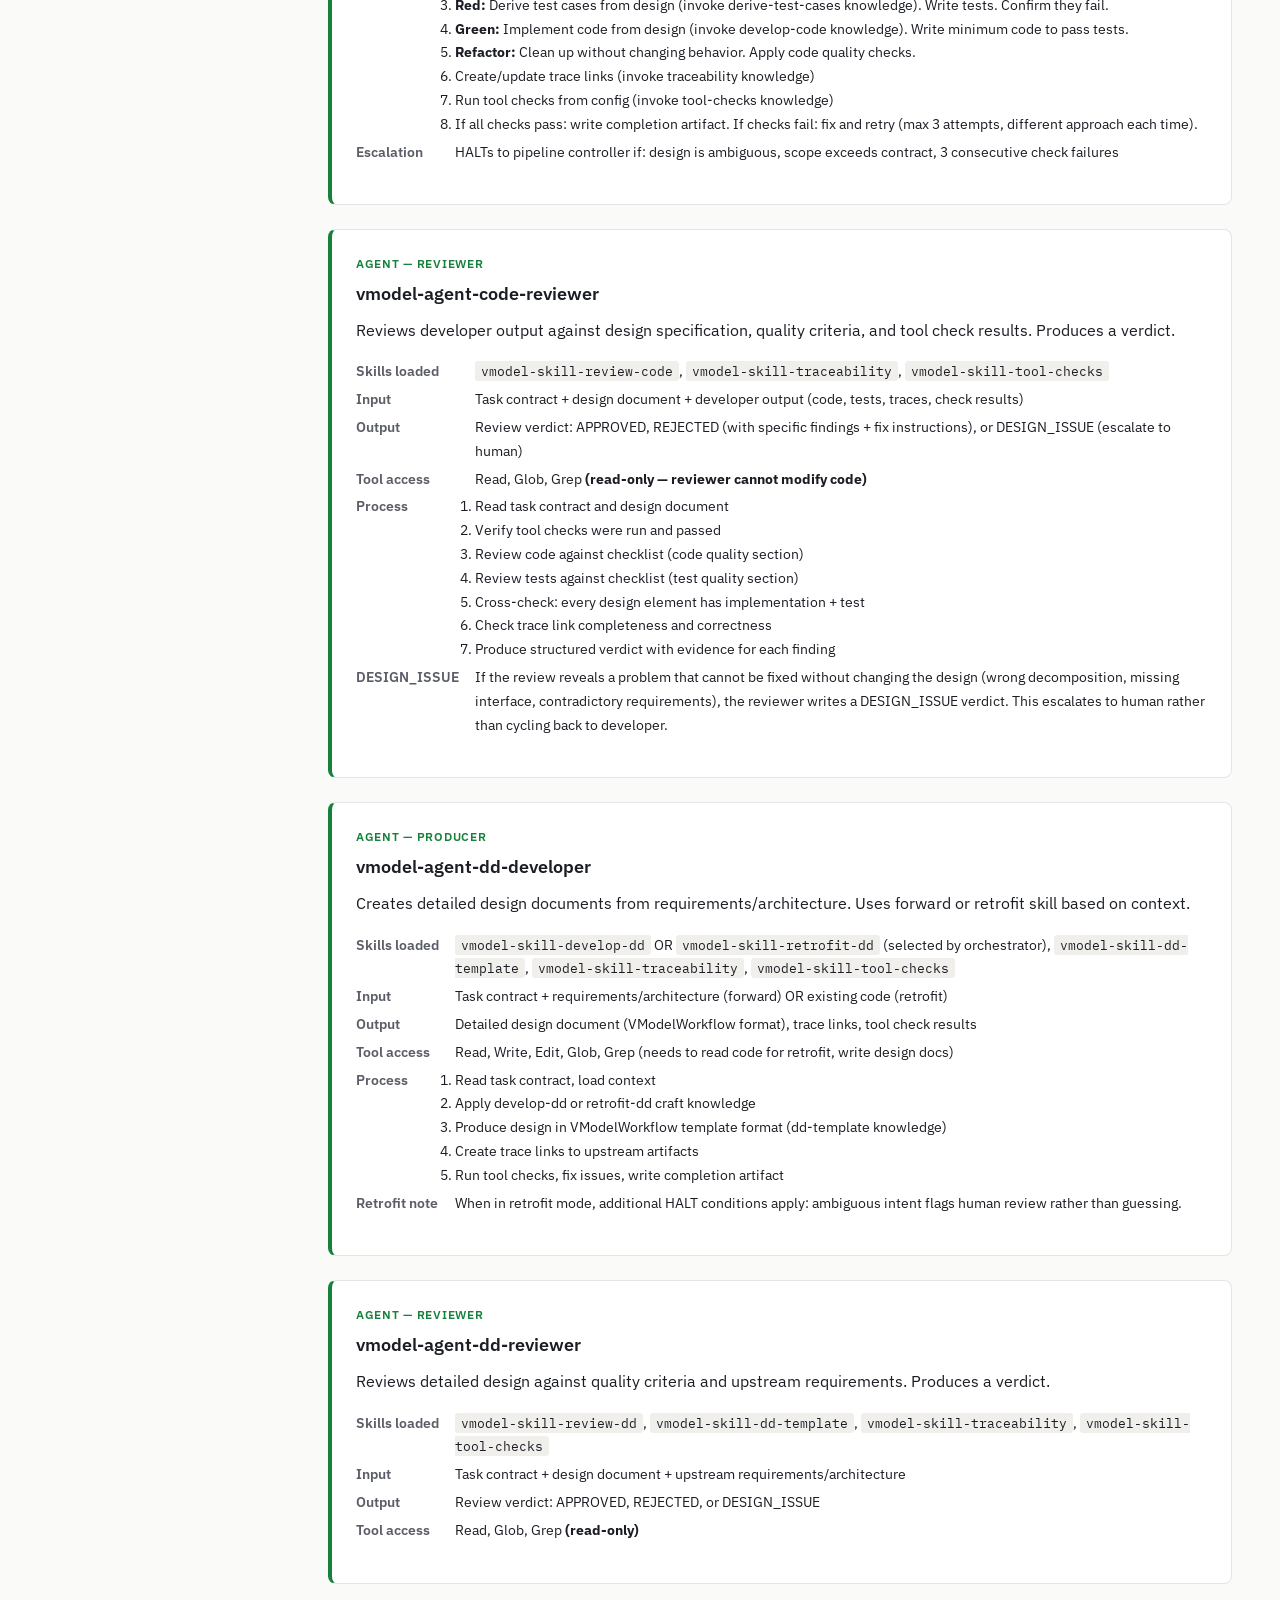
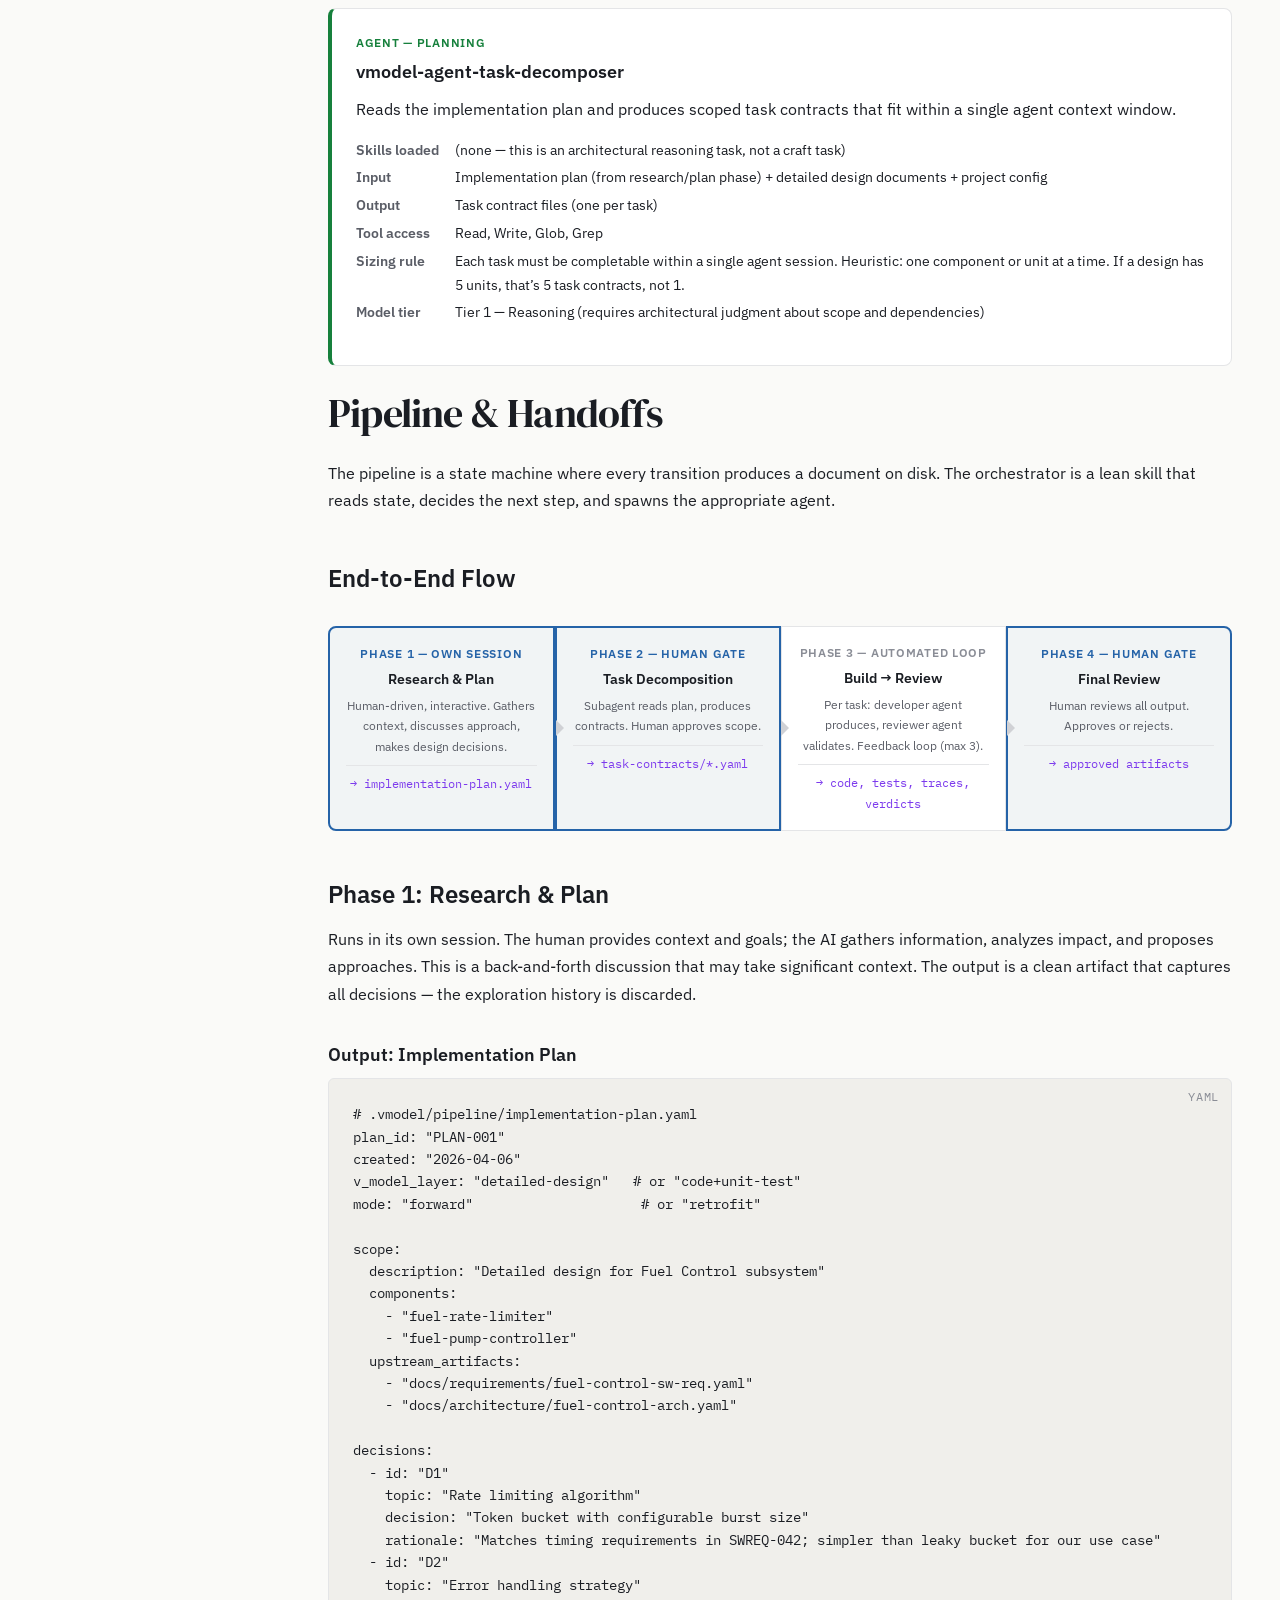
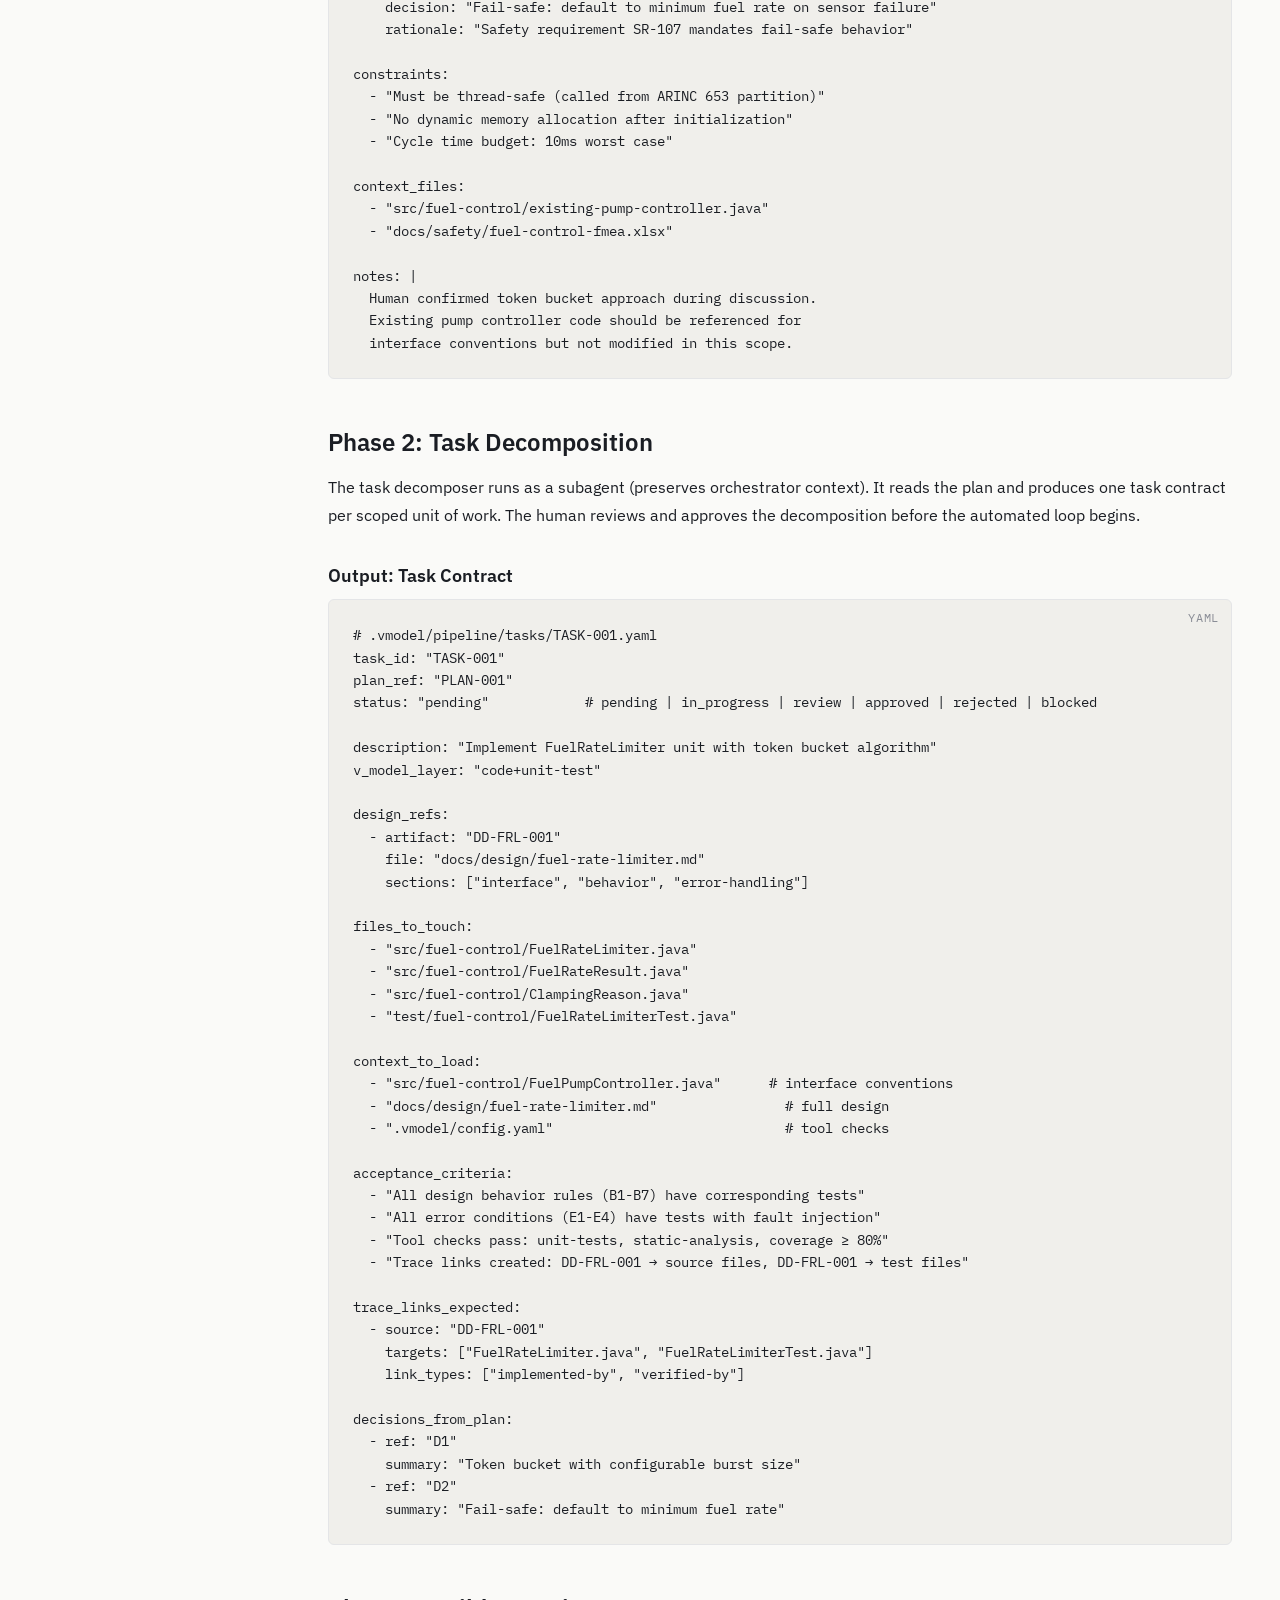
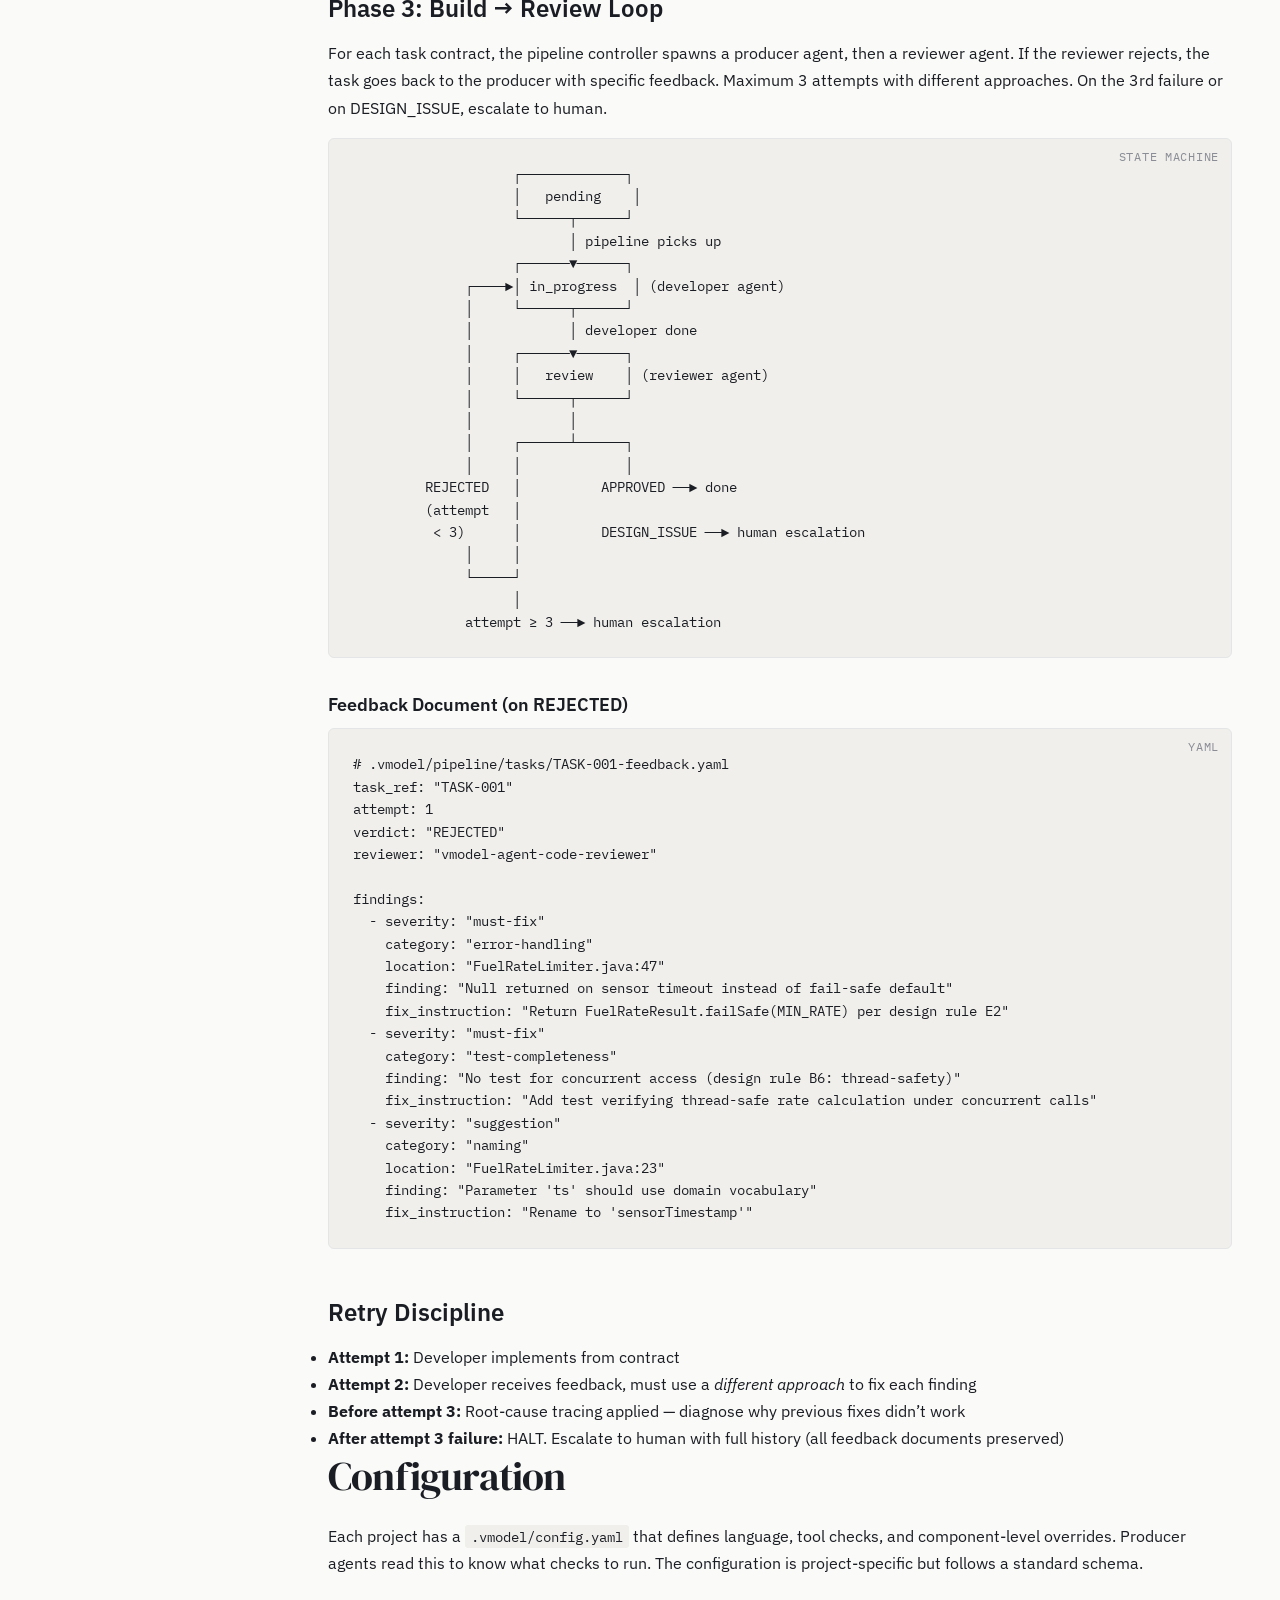
==== commit f650588c: "Phase C1: New vmodel-skill-review-code craft skill Three-pass code review skill (code quality, test " ====
--- a/docs/guide/skills-architecture.html
+++ b/docs/guide/skills-architecture.html
@@ -498,9 +498,14 @@
           <td>Tautological tests, assertion-free, happy-path bias, over-mocking, mirror tests</td>
         </tr>
         <tr>
+          <td class="field-name">ai-testing-failures.md</td>
+          <td>derive-test-cases, review-code</td>
+          <td>AI-specific test failure modes: tautological, assertion-free, happy-path bias, over-mocking, hallucinated assertions, code-to-test trap</td>
+        </tr>
+        <tr>
           <td class="field-name">derivation-strategies.md</td>
           <td>derive-test-cases</td>
-          <td>Requirement-based, equivalence class, boundary value, fault injection</td>
+          <td>Requirement-based, equivalence class, boundary value, fault injection, coverage matrix format, parameterized test patterns</td>
         </tr>
         <tr>
           <td class="field-name">design-quality-criteria.md</td>
@@ -582,13 +587,13 @@
       <h4>vmodel-skill-derive-test-cases</h4>
       <p>Derive comprehensive test cases from a design document using four systematic strategies. Tests verify <em>design</em>, not code.</p>
       <dl class="ref-grid">
-        <dt>Status</dt><dd>Exists (iteration 3, +67% combined with develop-code)</dd>
+        <dt>Status</dt><dd>Exists (iteration 4 &mdash; added principles, coverage matrix mandate, test double guidance)</dd>
         <dt>Derived from</dt><dd><a href="artifacts/unit-test.html">Unit Test documentation</a></dd>
         <dt>Input</dt><dd>Design document (any format)</dd>
-        <dt>Output</dt><dd>Test source code files</dd>
-        <dt>Key delta</dt><dd>Four derivation strategies (requirement-based, equivalence class, boundary value, fault injection) applied systematically. Forces spec-to-test instead of code-to-test. Anti-pattern guard against tautological and assertion-free tests.</dd>
-        <dt>References</dt><dd><code>derivation-strategies.md</code>, <code>testing-anti-patterns.md</code></dd>
-        <dt>HALT conditions</dt><dd>Vague design, ambiguous behavior rules, unknown test framework</dd>
+        <dt>Output</dt><dd>Test source code files + coverage matrix (design element &rarr; test case &rarr; strategy)</dd>
+        <dt>Key delta</dt><dd>Four derivation strategies (requirement-based, equivalence class, boundary value, fault injection) applied systematically. Forces spec-to-test instead of code-to-test. Anti-pattern guard against tautological and assertion-free tests. Mandatory coverage matrix as traceability artifact. Test double decision rules (mock only infrastructure; real &gt; fake &gt; stub &gt; mock). Assertion specificity enforcement.</dd>
+        <dt>References</dt><dd><code>derivation-strategies.md</code>, <code>testing-anti-patterns.md</code>, <code>ai-testing-failures.md</code></dd>
+        <dt>HALT conditions</dt><dd>Vague design, ambiguous behavior rules, unknown test framework, &gt;2 mocked dependencies</dd>
       </dl>
     </div>
 
@@ -598,15 +603,16 @@
       <h4>vmodel-skill-review-code</h4>
       <p>Review source code and unit tests together against design specification and quality criteria. Produces a structured verdict.</p>
       <dl class="ref-grid">
-        <dt>Status</dt><dd>To build</dd>
-        <dt>Derived from</dt><dd><a href="artifacts/source-code.html">Source Code</a> (Section 3.5: Code Review) + <a href="artifacts/unit-test.html">Unit Test</a> (Section 3.5: Test Smells)</dd>
+        <dt>Status</dt><dd>Done (C1, 2026-04-10)</dd>
+        <dt>Derived from</dt><dd><a href="artifacts/source-code.html">Source Code</a> (Section 3.5: Code Review) + <a href="artifacts/unit-test.html">Unit Test</a> (Section 3.5: Test Smells, Section 3.7: AI Testing Failures)</dd>
         <dt>Input</dt><dd>Source code + test code + design document</dd>
-        <dt>Output</dt><dd>Review verdict (APPROVED / REJECTED with findings)</dd>
-        <dt>Key delta</dt><dd>Strict checklist enforcement across three areas: (1) code quality &mdash; design compliance, complexity, error handling, naming, architecture boundaries; (2) test quality &mdash; derivation completeness, anti-pattern detection, assertion quality, mock audit; (3) cross-checks &mdash; every design element has code, every design element has tests, no gold plating.</dd>
-        <dt>References</dt><dd><code>review-checklist-code.md</code>, <code>code-quality-checks.md</code>, <code>testing-anti-patterns.md</code></dd>
+        <dt>Output</dt><dd>Review verdict: APPROVED, REJECTED (with findings table + fix instructions), or DESIGN_ISSUE (escalate to human &mdash; the code is correct per a flawed design)</dd>
+        <dt>Key delta</dt><dd>Strict checklist enforcement across three passes: (1) code quality &mdash; design compliance, complexity, error handling, SOLID, architecture boundaries, naming, dead code; (2) test quality &mdash; derivation completeness, anti-pattern detection, assertion quality, mock audit, AI testing failure modes (always-on); (3) cross-checks &mdash; every design element has code, every design element has tests, no orphan code/tests, interface match, boundary consistency. All findings block &mdash; no severity filtering.</dd>
+        <dt>References</dt><dd><code>review-checklist-code.md</code>, <code>code-quality-checks.md</code>, <code>testing-anti-patterns.md</code>, <code>ai-testing-failures.md</code>, <code>review-verdict-template.md</code></dd>
         <dt>HALT conditions</dt><dd>Design document not available, unable to determine design intent</dd>
       </dl>
       <p><strong>Why combined:</strong> Code quality and test quality are interdependent. A reviewer cannot assess test coverage without seeing the code, and cannot assess code correctness without seeing what the tests actually verify. The checklist has clear sections for code-specific, test-specific, and cross-cutting concerns.</p>
+      <p><strong>Three verdicts:</strong> APPROVED means all checks pass. REJECTED means specific findings that the developer must fix. DESIGN_ISSUE means the reviewer found a problem that cannot be fixed without changing the design (wrong decomposition, missing interface, contradictory specification) &mdash; this escalates to human rather than cycling back to developer.</p>
     </div>
 
     <!-- develop-dd -->
@@ -1186,12 +1192,15 @@
       references/
         derivation-strategies.md
         testing-anti-patterns.md
+        ai-testing-failures.md
     vmodel-skill-review-code/
       SKILL.md
       references/
         review-checklist-code.md
+        review-verdict-template.md
         code-quality-checks.md          ← shared with develop-code
         testing-anti-patterns.md        ← shared with derive-test-cases
+        ai-testing-failures.md          ← shared with derive-test-cases
     vmodel-skill-develop-dd/
       SKILL.md
       references/
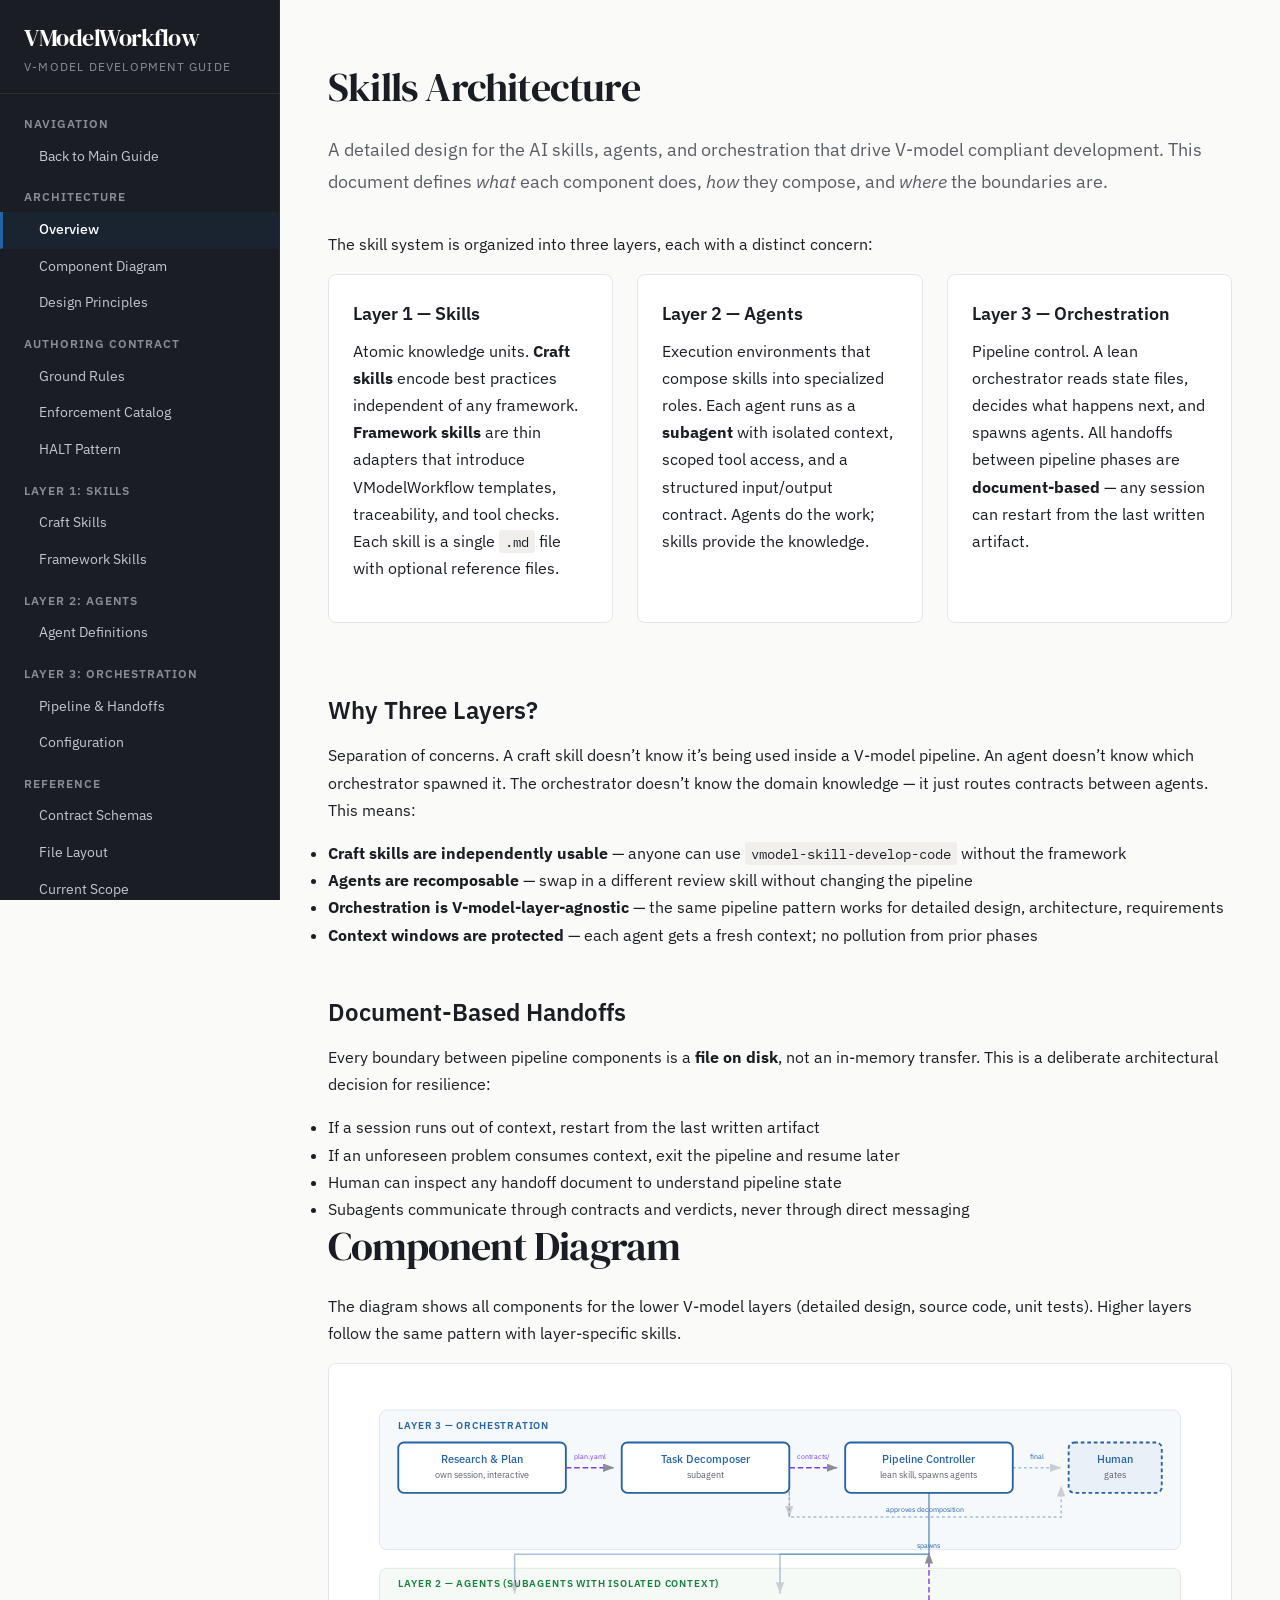
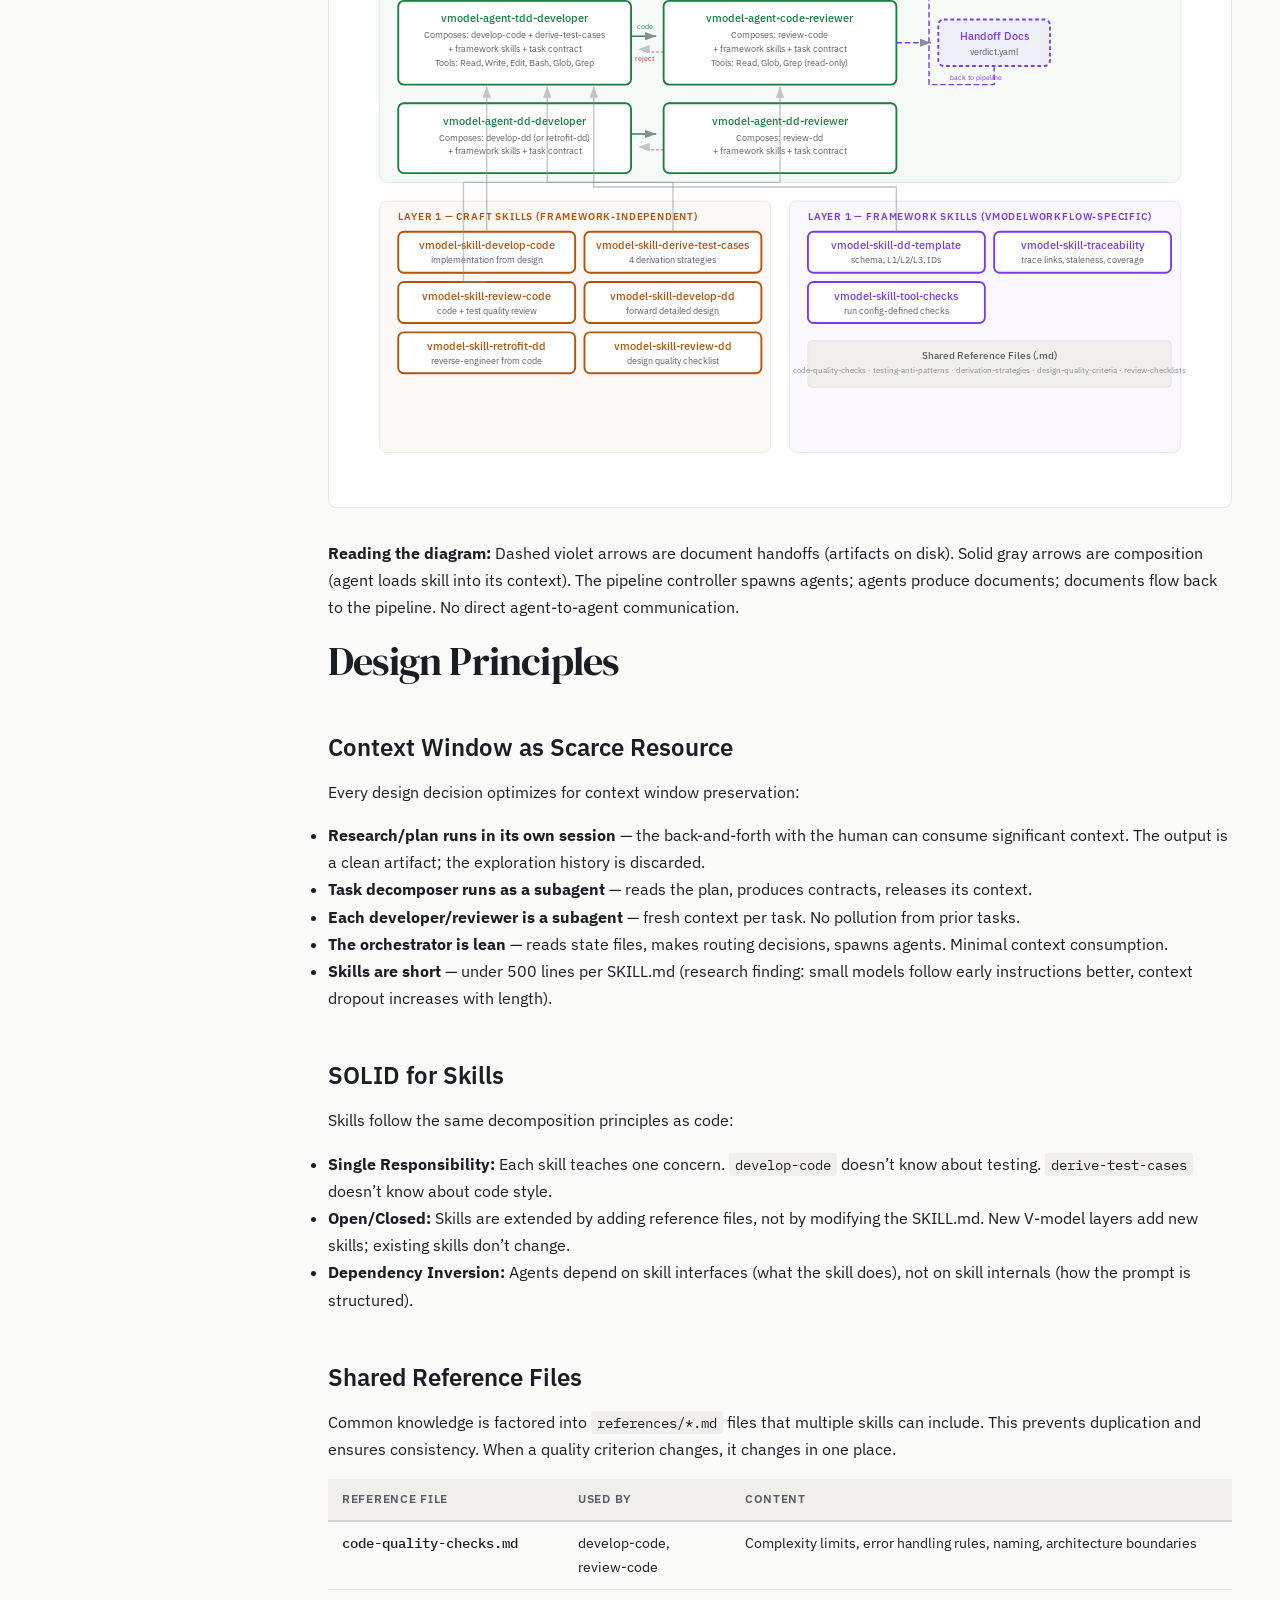
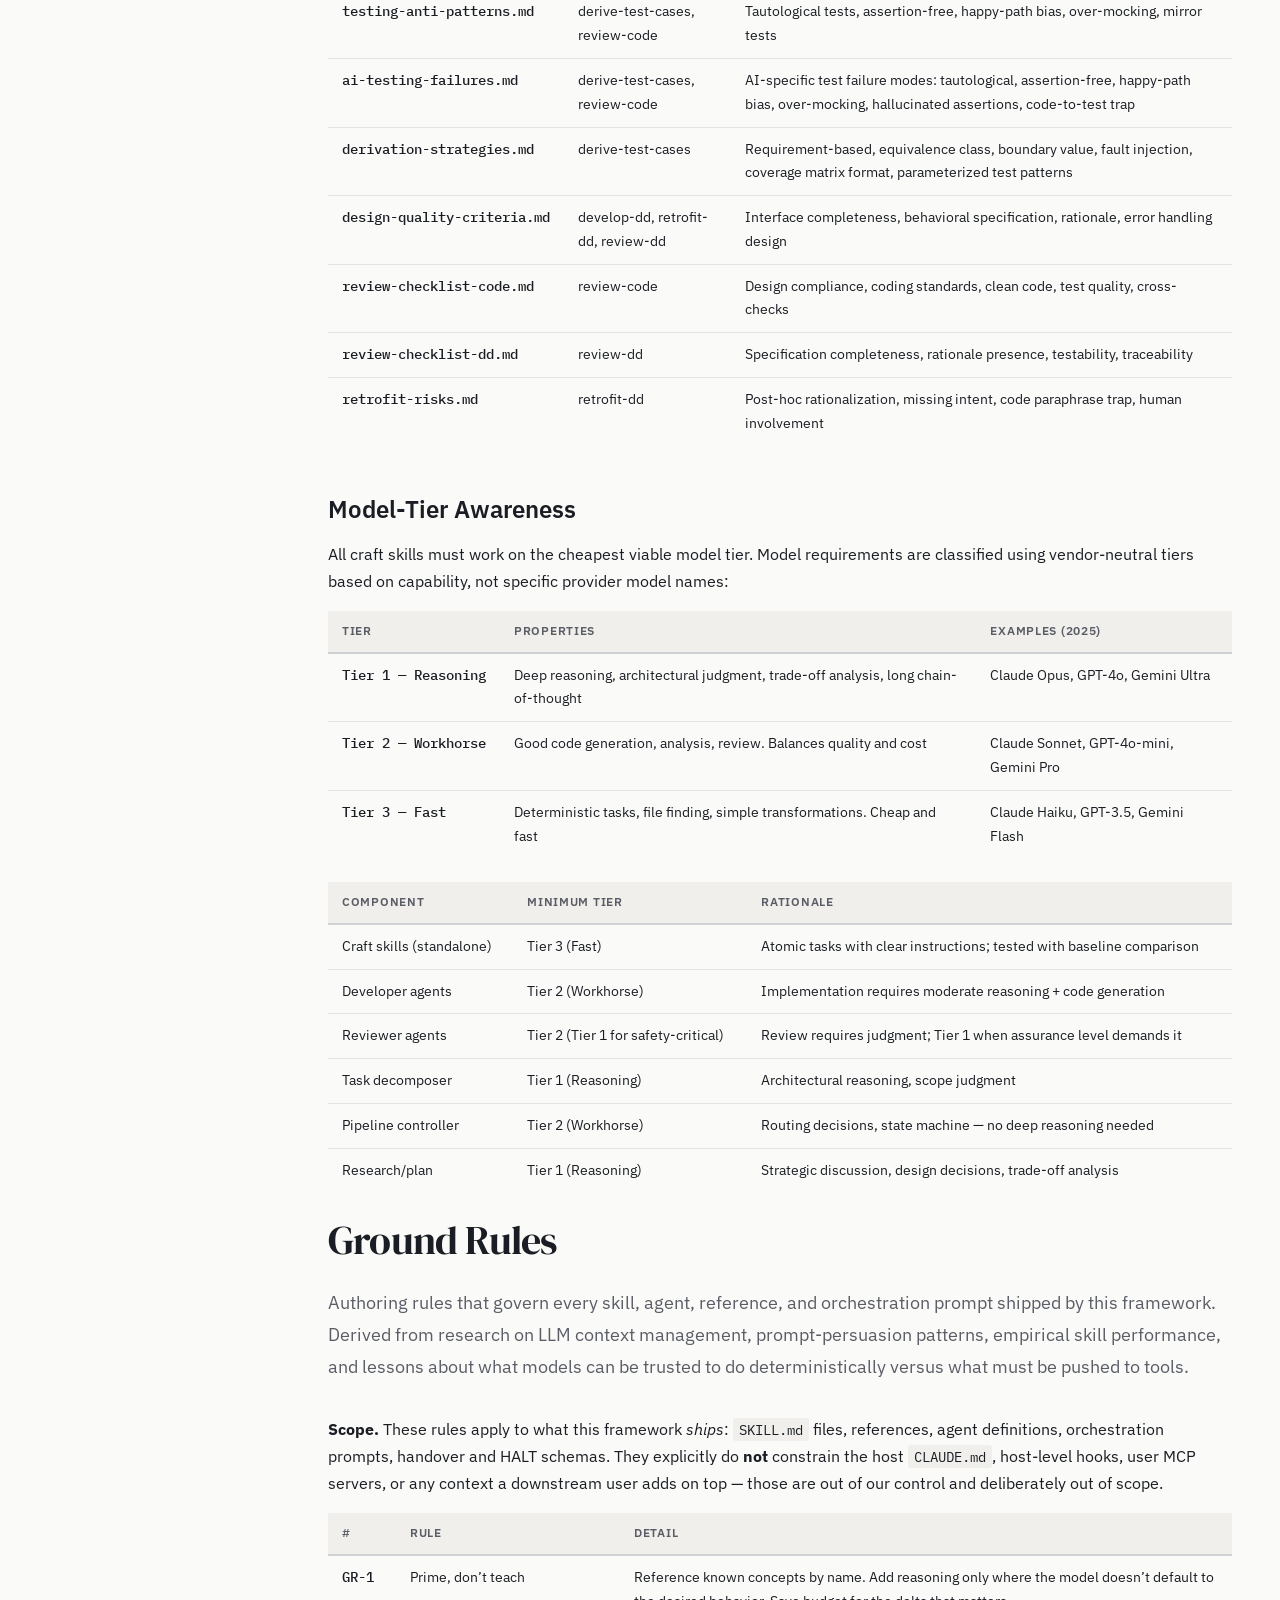
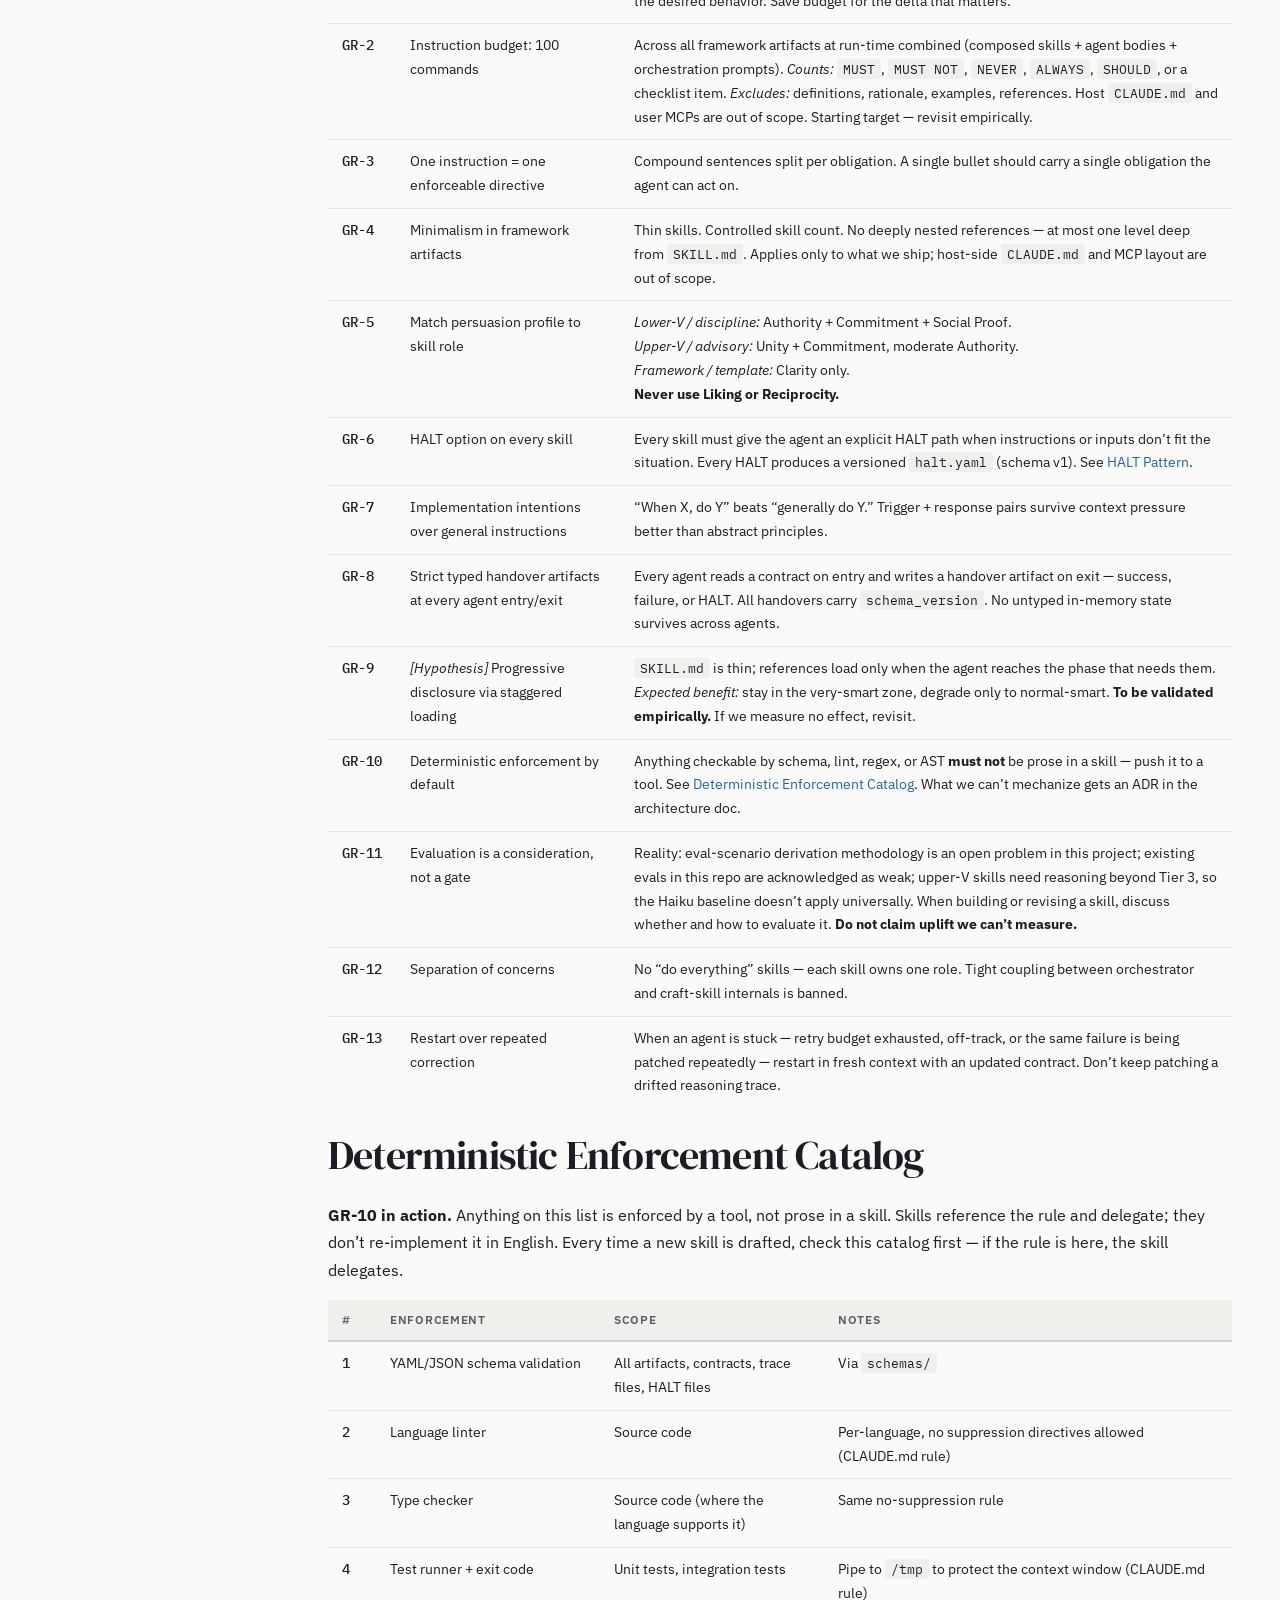
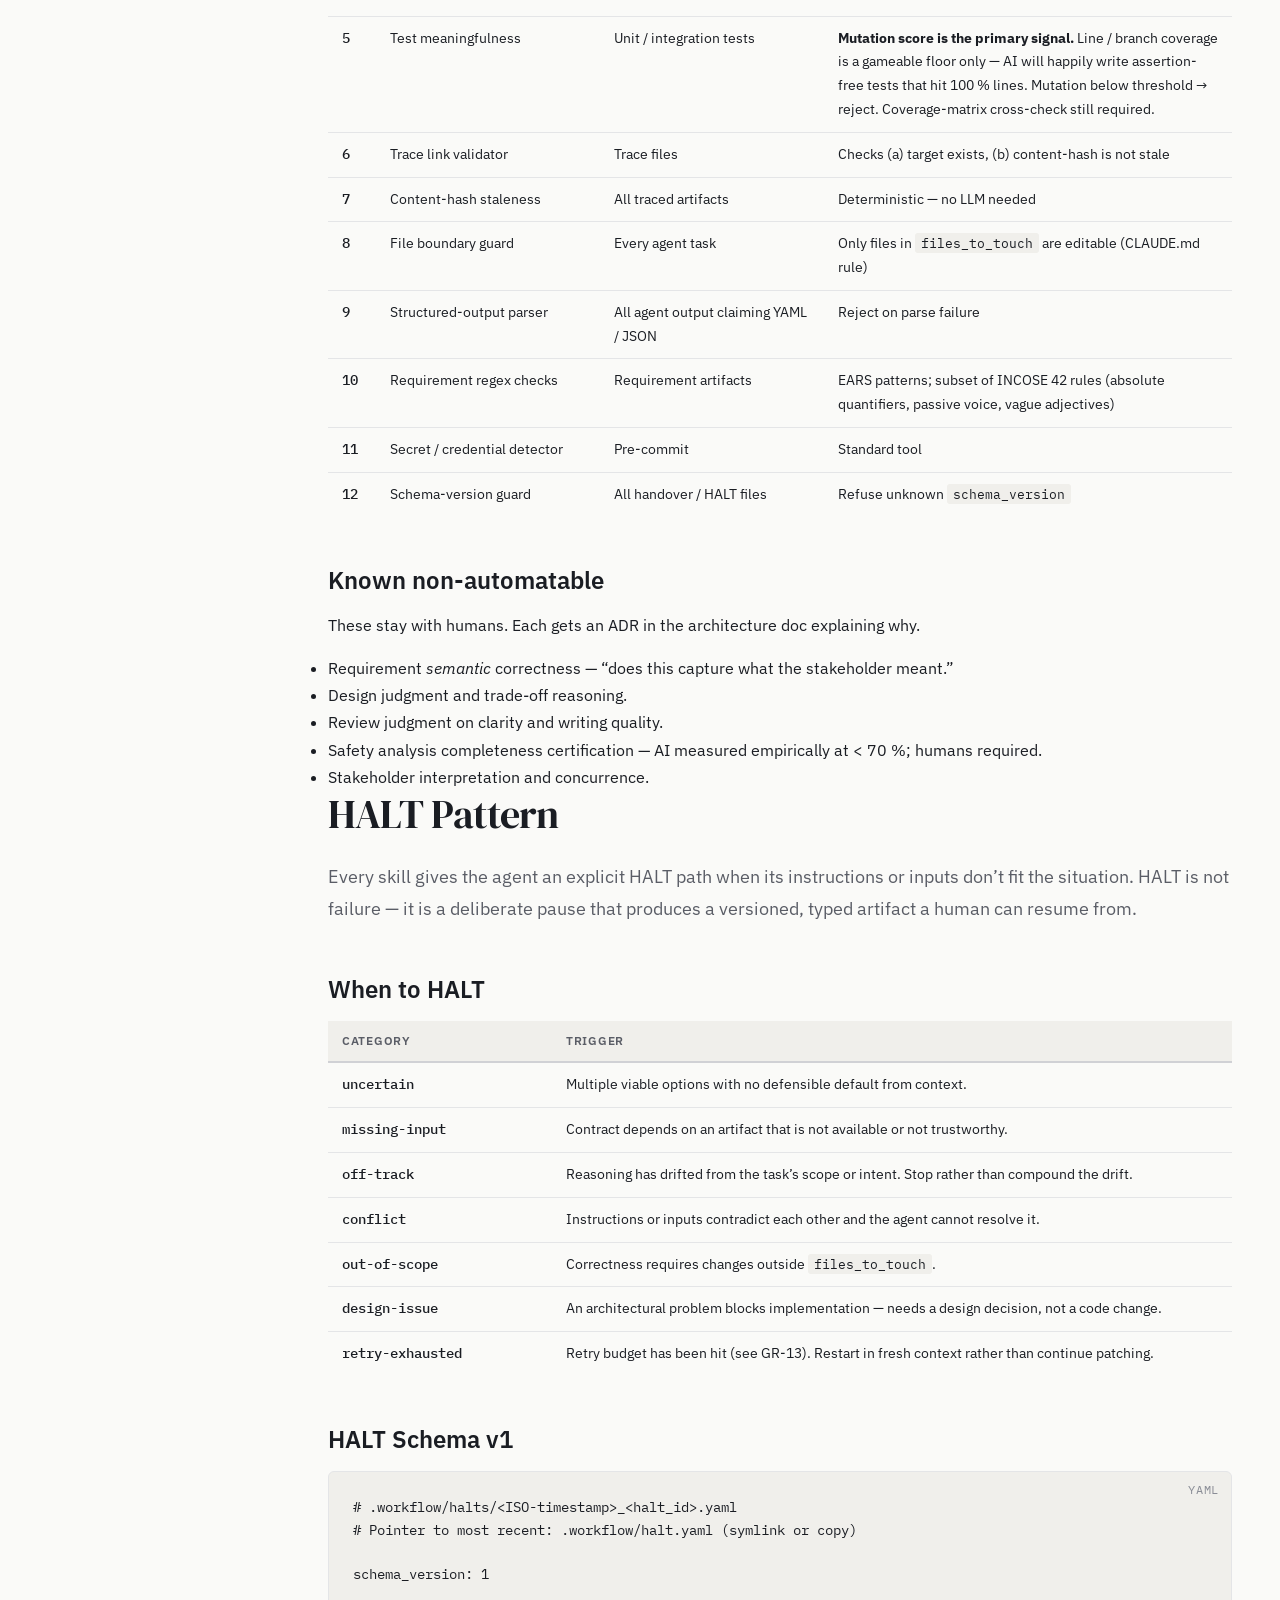
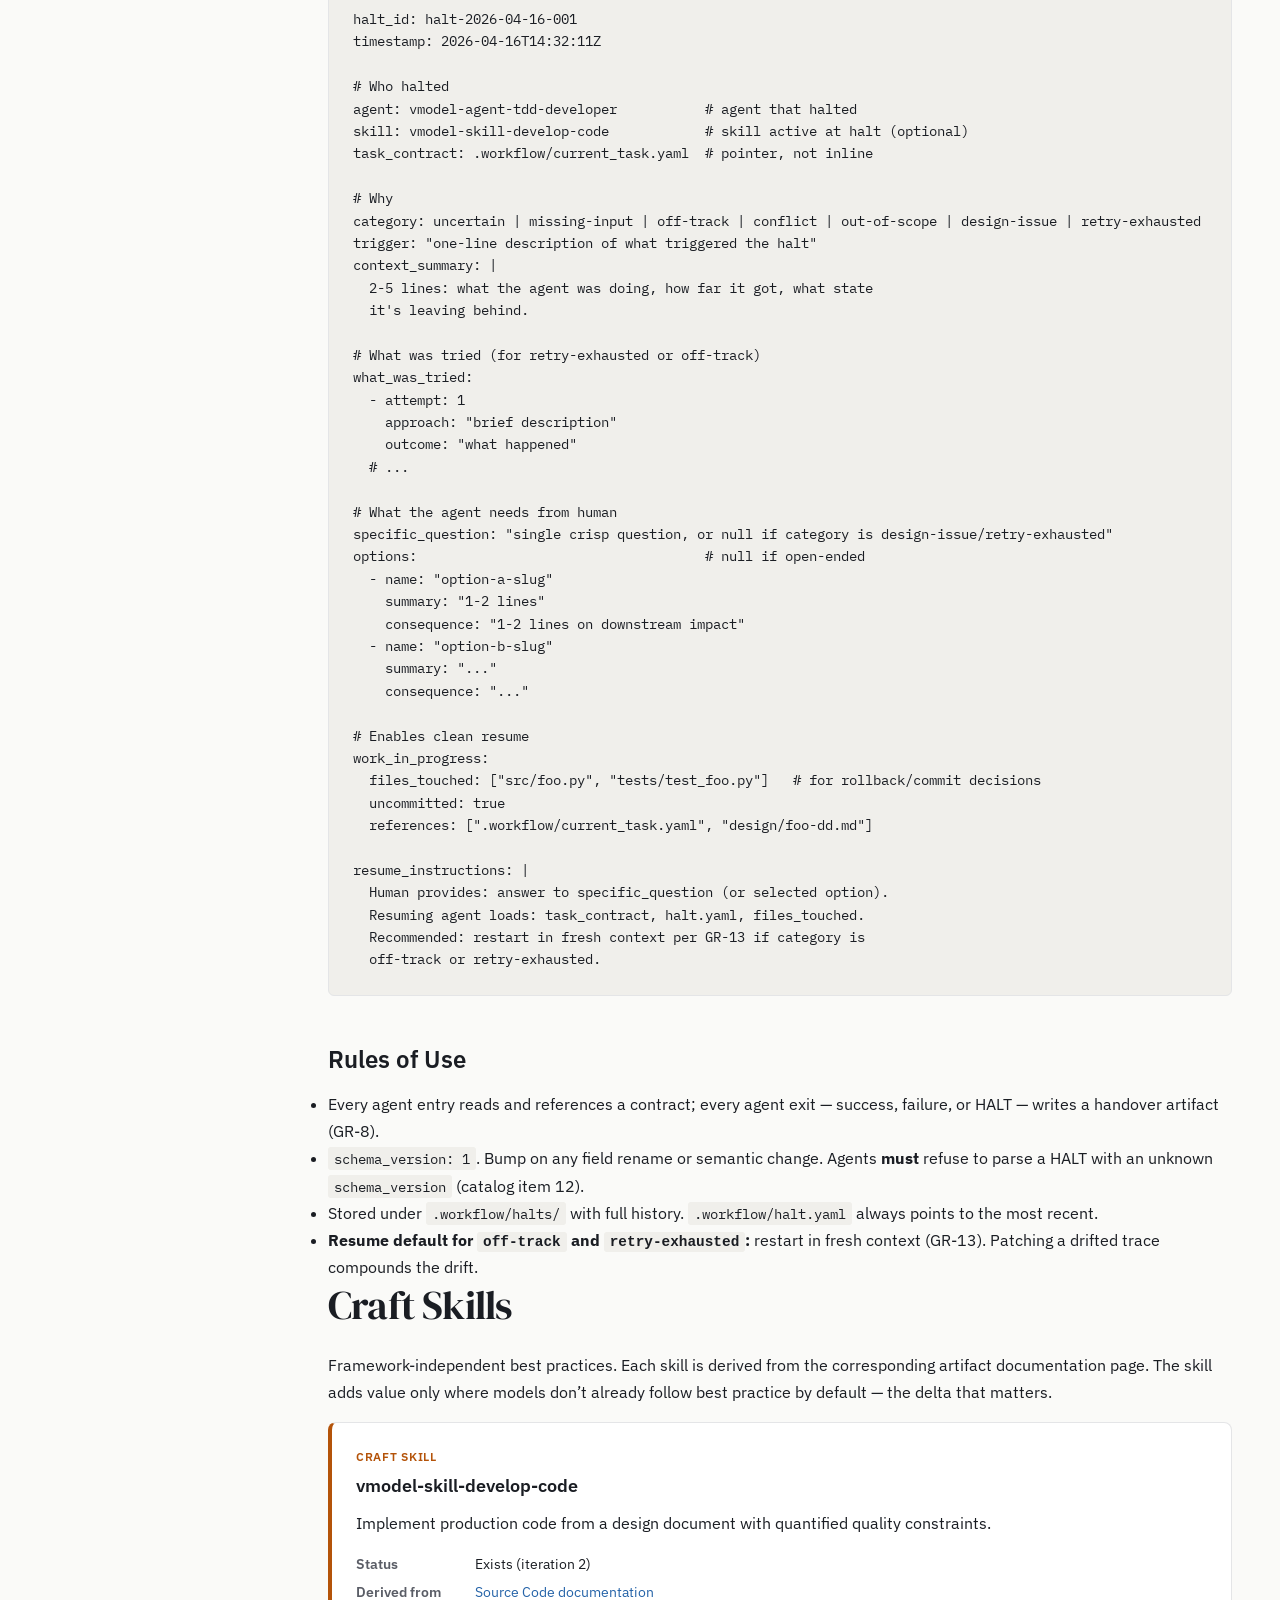
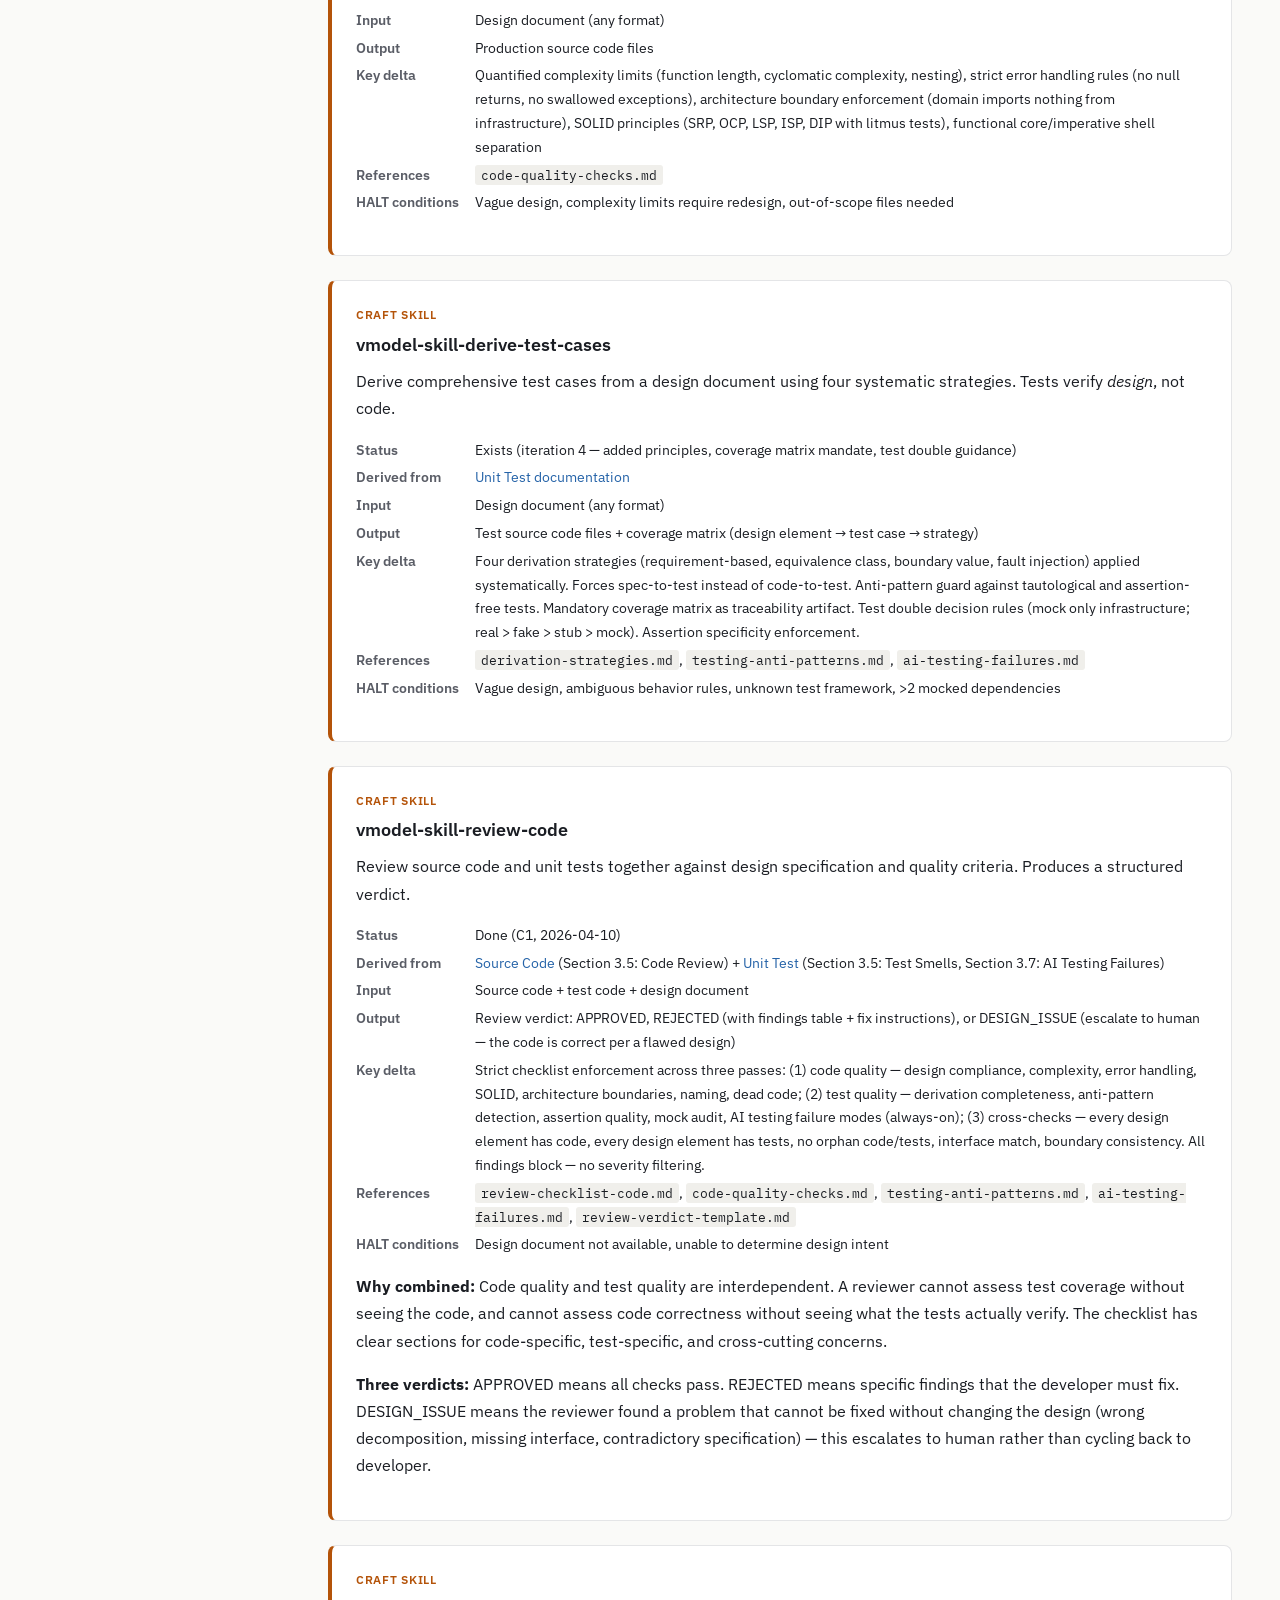
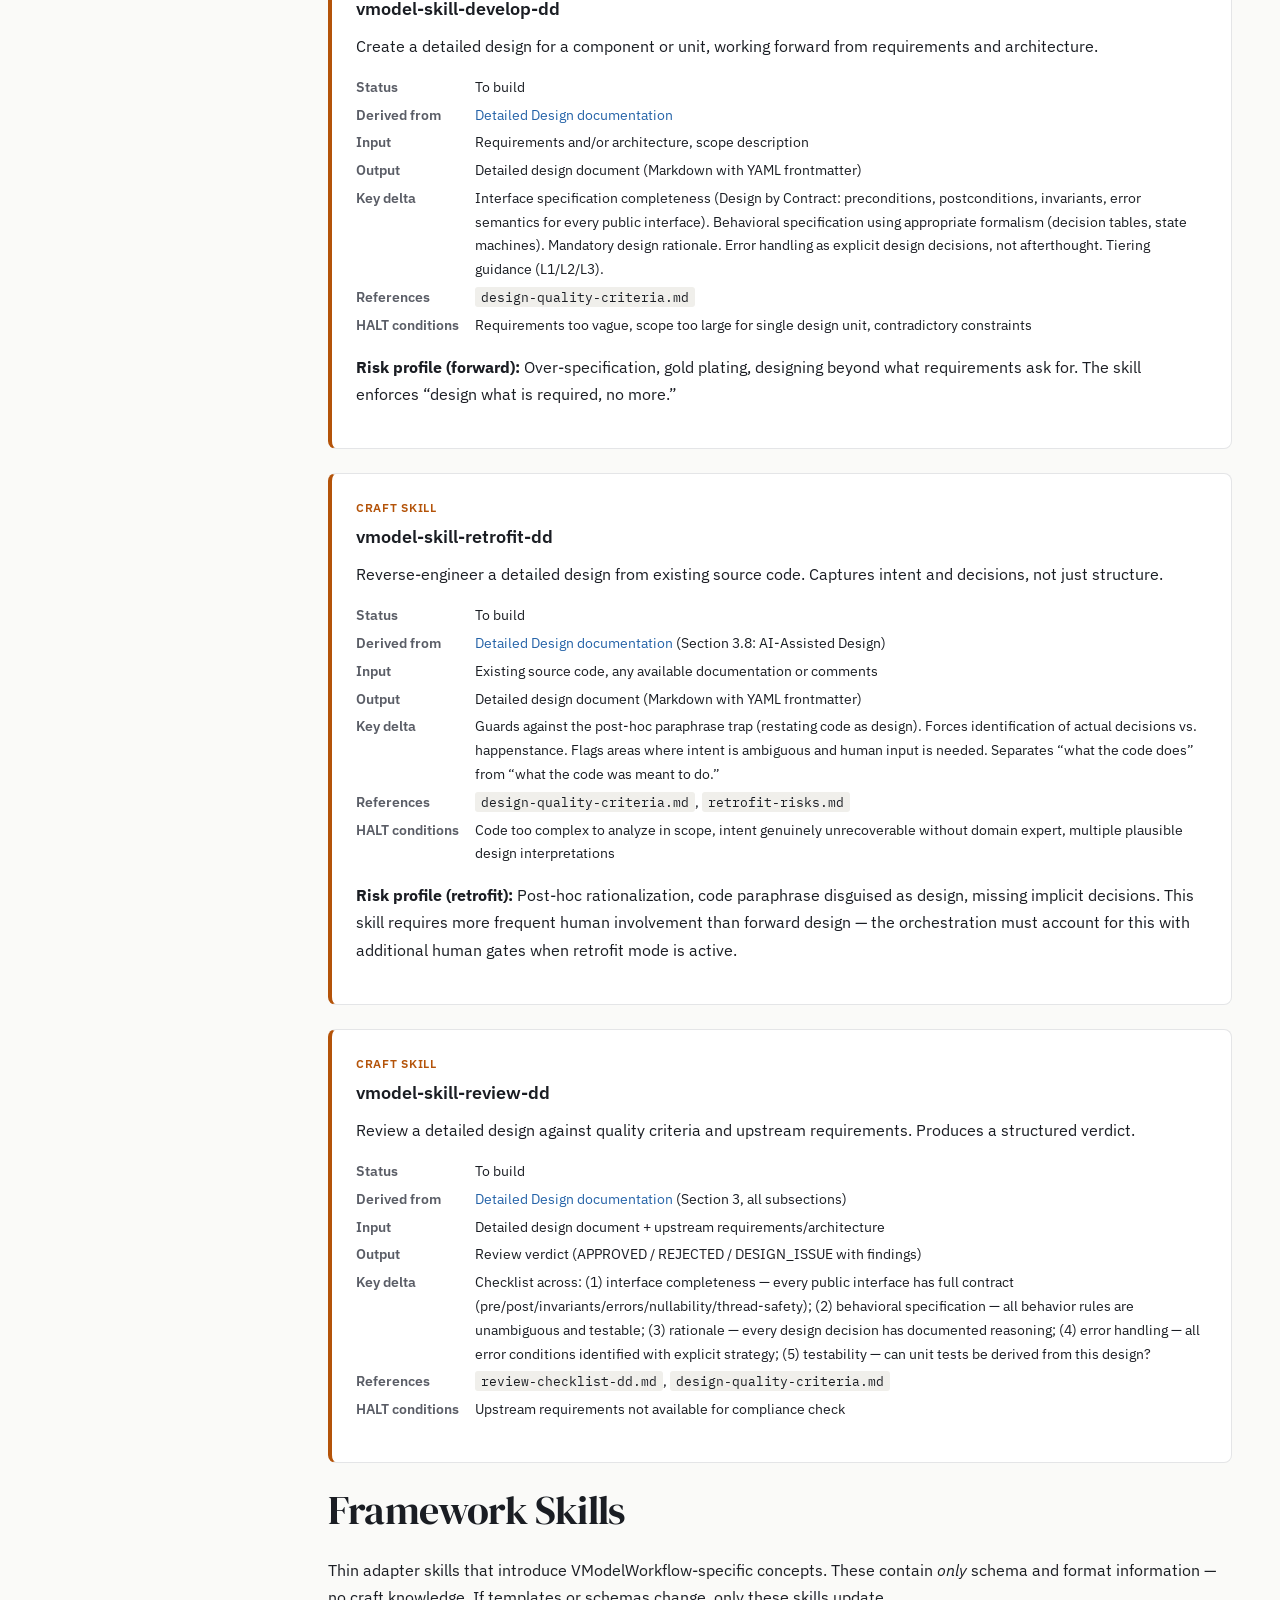
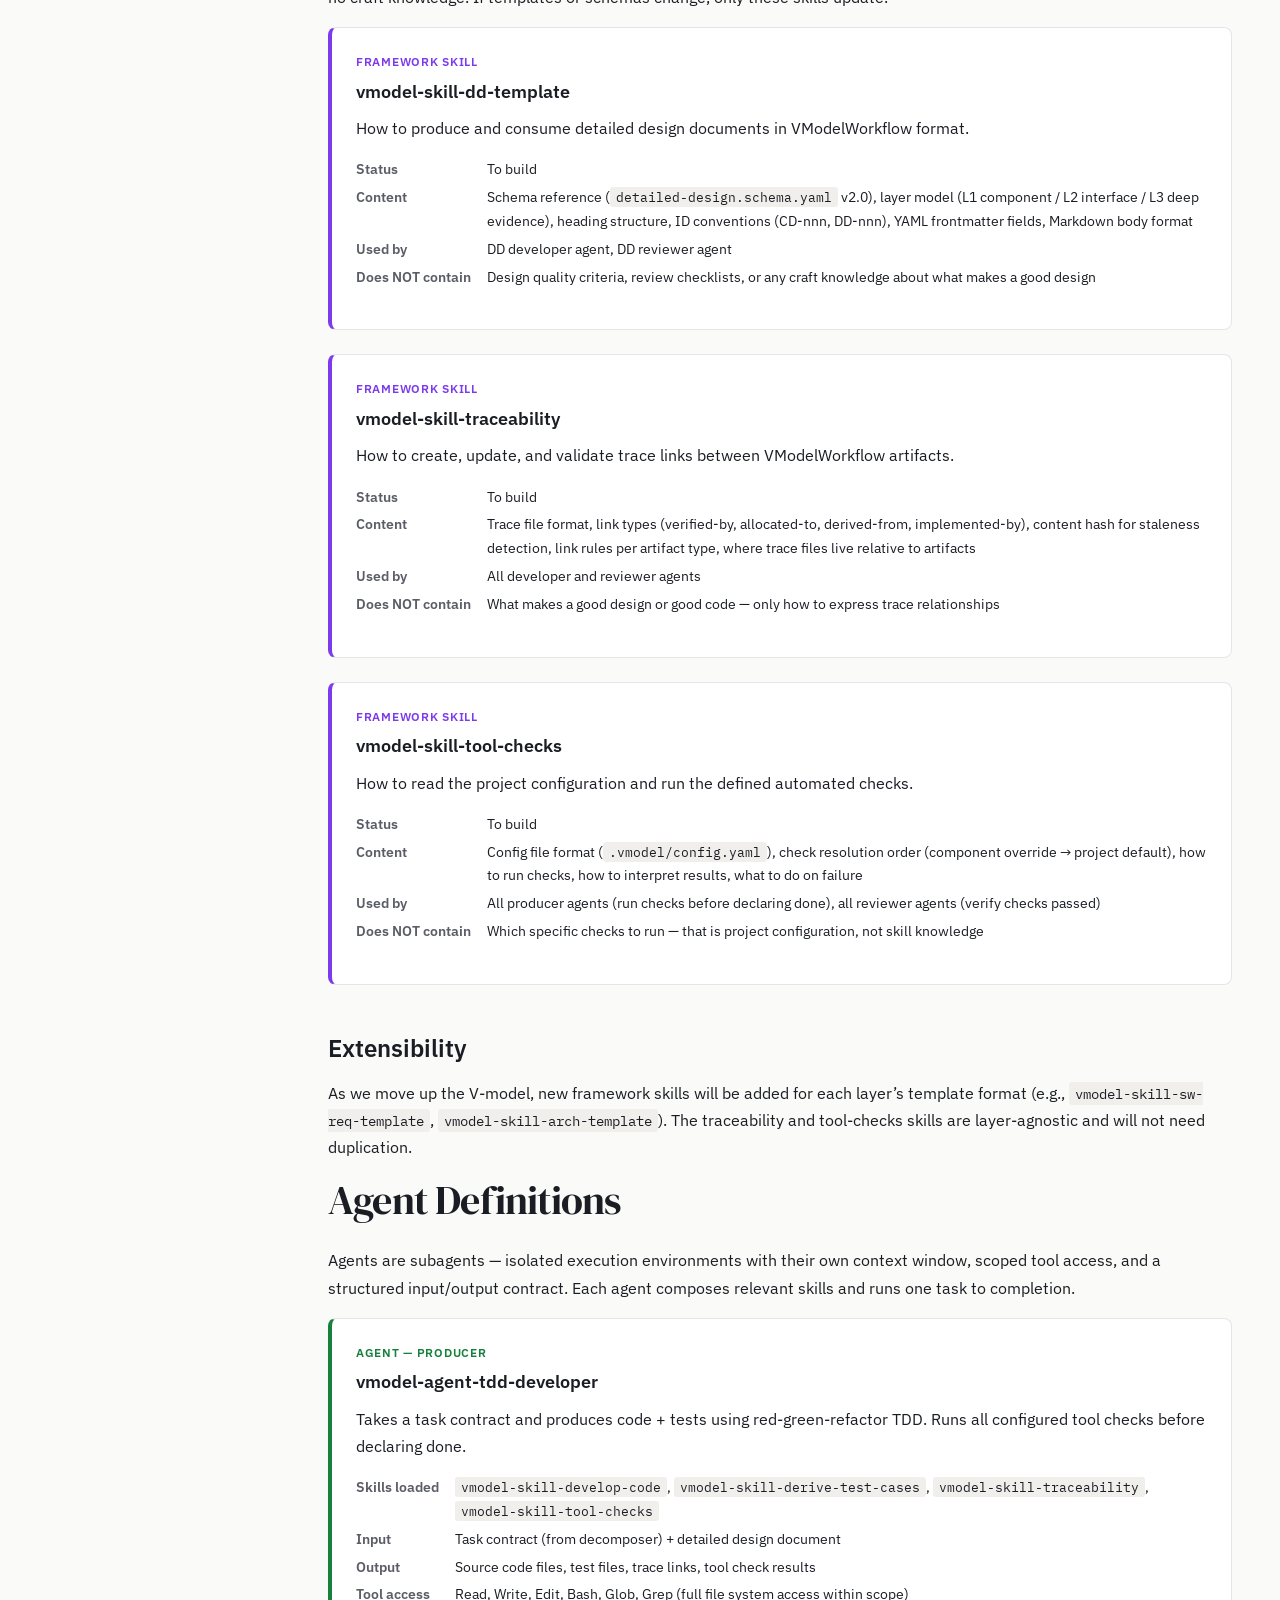
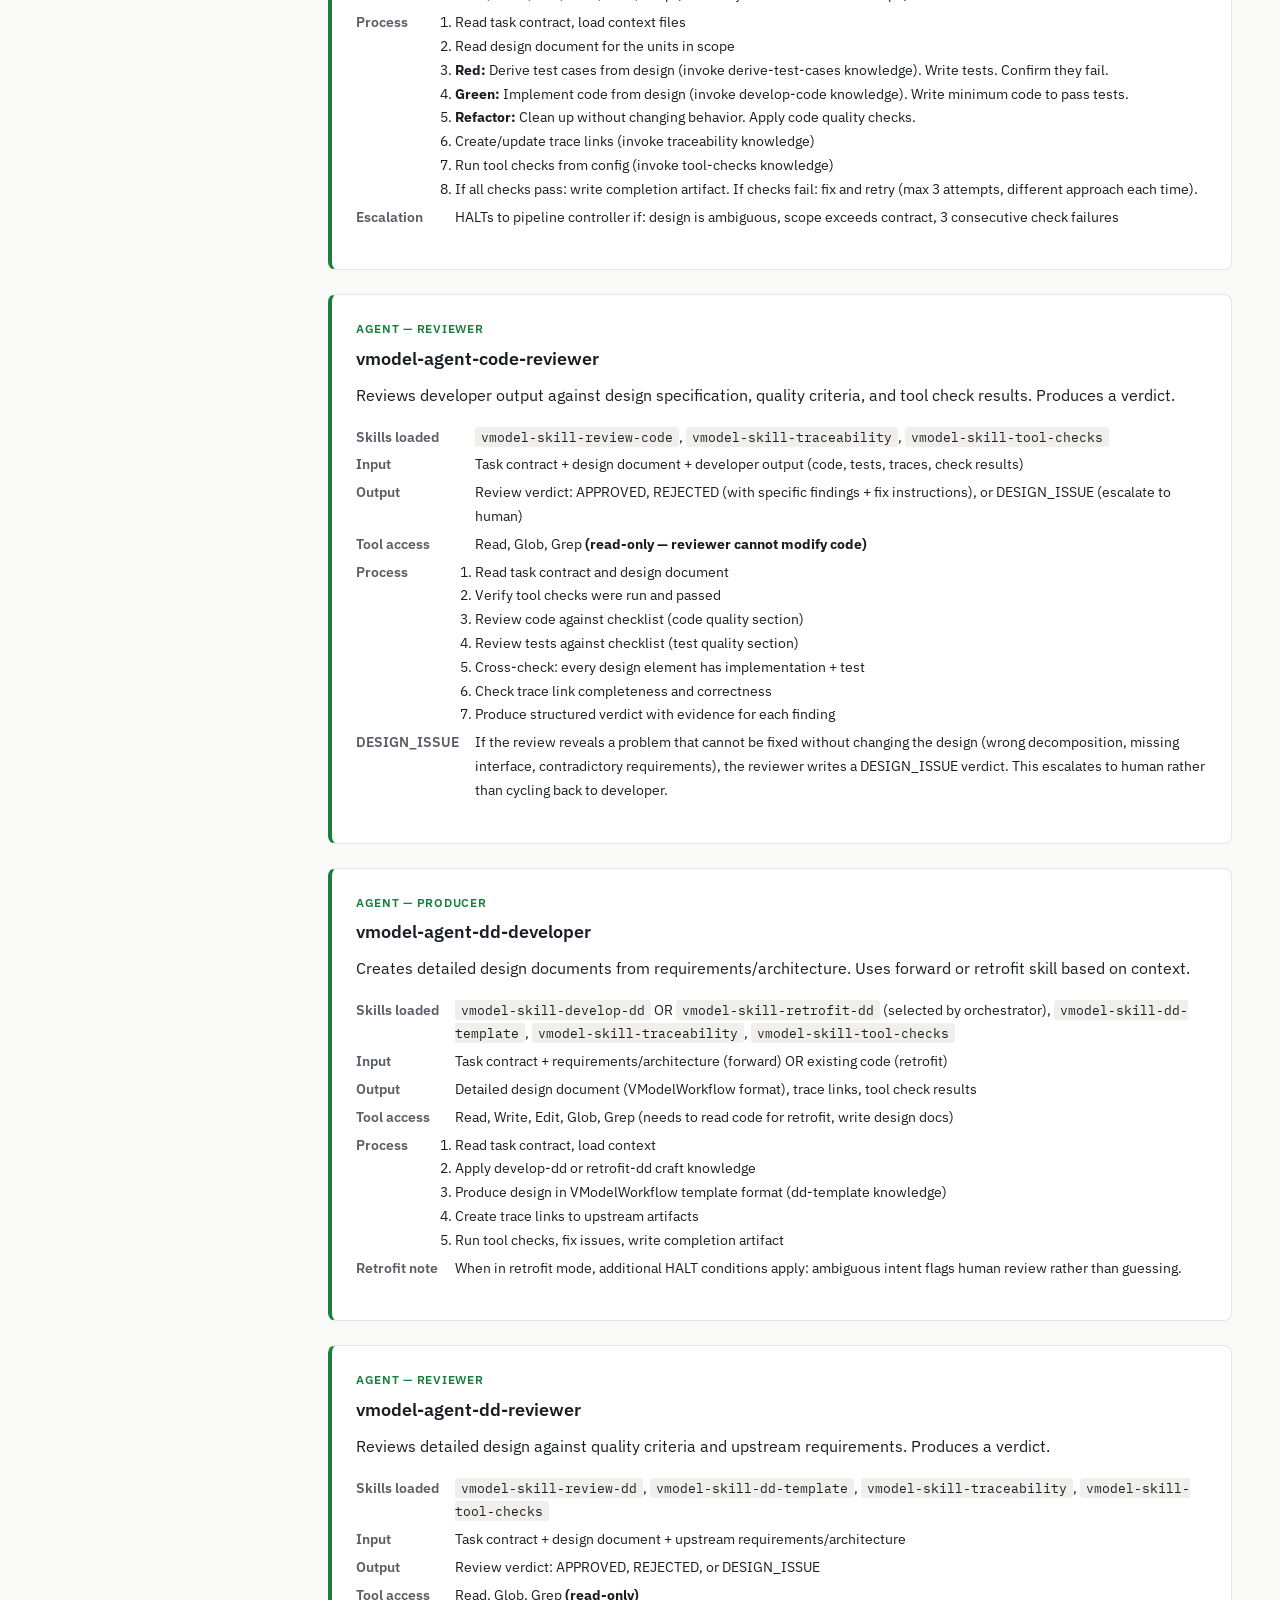
==== commit 84d466a0: "Add Authoring Contract to skills architecture New section between Design Principles and Craft Skills" ====
--- a/docs/guide/skills-architecture.html
+++ b/docs/guide/skills-architecture.html
@@ -206,6 +206,13 @@
     </div>
 
     <div class="nav-group">
+      <span class="nav-group-label">Authoring Contract</span>
+      <a class="nav-link" href="#sa-ground-rules">Ground Rules</a>
+      <a class="nav-link" href="#sa-enforcement">Enforcement Catalog</a>
+      <a class="nav-link" href="#sa-halt">HALT Pattern</a>
+    </div>
+
+    <div class="nav-group">
       <span class="nav-group-label">Layer 1: Skills</span>
       <a class="nav-link" href="#sa-craft">Craft Skills</a>
       <a class="nav-link" href="#sa-framework">Framework Skills</a>
@@ -557,6 +564,274 @@
         <tr><td>Research/plan</td><td>Tier 1 (Reasoning)</td><td>Strategic discussion, design decisions, trade-off analysis</td></tr>
       </tbody>
     </table>
+  </section>
+
+
+  <!-- ===================== SECTION: GROUND RULES ===================== -->
+  <section id="sa-ground-rules">
+    <h2>Ground Rules</h2>
+    <p class="lead">Authoring rules that govern every skill, agent, reference, and orchestration prompt shipped by this framework. Derived from research on LLM context management, prompt-persuasion patterns, empirical skill performance, and lessons about what models can be trusted to do deterministically versus what must be pushed to tools.</p>
+
+    <p><strong>Scope.</strong> These rules apply to what this framework <em>ships</em>: <code>SKILL.md</code> files, references, agent definitions, orchestration prompts, handover and HALT schemas. They explicitly do <strong>not</strong> constrain the host <code>CLAUDE.md</code>, host-level hooks, user MCP servers, or any context a downstream user adds on top &mdash; those are out of our control and deliberately out of scope.</p>
+
+    <table class="field-table">
+      <thead>
+        <tr><th style="width: 4rem;">#</th><th style="width: 14rem;">Rule</th><th>Detail</th></tr>
+      </thead>
+      <tbody>
+        <tr>
+          <td class="field-name">GR-1</td>
+          <td>Prime, don&rsquo;t teach</td>
+          <td>Reference known concepts by name. Add reasoning only where the model doesn&rsquo;t default to the desired behavior. Save budget for the delta that matters.</td>
+        </tr>
+        <tr>
+          <td class="field-name">GR-2</td>
+          <td>Instruction budget: 100 commands</td>
+          <td>Across all framework artifacts at run-time combined (composed skills + agent bodies + orchestration prompts). <em>Counts:</em> <code>MUST</code>, <code>MUST NOT</code>, <code>NEVER</code>, <code>ALWAYS</code>, <code>SHOULD</code>, or a checklist item. <em>Excludes:</em> definitions, rationale, examples, references. Host <code>CLAUDE.md</code> and user MCPs are out of scope. Starting target &mdash; revisit empirically.</td>
+        </tr>
+        <tr>
+          <td class="field-name">GR-3</td>
+          <td>One instruction = one enforceable directive</td>
+          <td>Compound sentences split per obligation. A single bullet should carry a single obligation the agent can act on.</td>
+        </tr>
+        <tr>
+          <td class="field-name">GR-4</td>
+          <td>Minimalism in framework artifacts</td>
+          <td>Thin skills. Controlled skill count. No deeply nested references &mdash; at most one level deep from <code>SKILL.md</code>. Applies only to what we ship; host-side <code>CLAUDE.md</code> and MCP layout are out of scope.</td>
+        </tr>
+        <tr>
+          <td class="field-name">GR-5</td>
+          <td>Match persuasion profile to skill role</td>
+          <td>
+            <em>Lower-V / discipline:</em> Authority + Commitment + Social Proof.<br>
+            <em>Upper-V / advisory:</em> Unity + Commitment, moderate Authority.<br>
+            <em>Framework / template:</em> Clarity only.<br>
+            <strong>Never use Liking or Reciprocity.</strong>
+          </td>
+        </tr>
+        <tr>
+          <td class="field-name">GR-6</td>
+          <td>HALT option on every skill</td>
+          <td>Every skill must give the agent an explicit HALT path when instructions or inputs don&rsquo;t fit the situation. Every HALT produces a versioned <code>halt.yaml</code> (schema v1). See <a href="#sa-halt">HALT Pattern</a>.</td>
+        </tr>
+        <tr>
+          <td class="field-name">GR-7</td>
+          <td>Implementation intentions over general instructions</td>
+          <td>&ldquo;When X, do Y&rdquo; beats &ldquo;generally do Y.&rdquo; Trigger + response pairs survive context pressure better than abstract principles.</td>
+        </tr>
+        <tr>
+          <td class="field-name">GR-8</td>
+          <td>Strict typed handover artifacts at every agent entry/exit</td>
+          <td>Every agent reads a contract on entry and writes a handover artifact on exit &mdash; success, failure, or HALT. All handovers carry <code>schema_version</code>. No untyped in-memory state survives across agents.</td>
+        </tr>
+        <tr>
+          <td class="field-name">GR-9</td>
+          <td><em>[Hypothesis]</em> Progressive disclosure via staggered loading</td>
+          <td><code>SKILL.md</code> is thin; references load only when the agent reaches the phase that needs them. <em>Expected benefit:</em> stay in the very-smart zone, degrade only to normal-smart. <strong>To be validated empirically.</strong> If we measure no effect, revisit.</td>
+        </tr>
+        <tr>
+          <td class="field-name">GR-10</td>
+          <td>Deterministic enforcement by default</td>
+          <td>Anything checkable by schema, lint, regex, or AST <strong>must not</strong> be prose in a skill &mdash; push it to a tool. See <a href="#sa-enforcement">Deterministic Enforcement Catalog</a>. What we can&rsquo;t mechanize gets an ADR in the architecture doc.</td>
+        </tr>
+        <tr>
+          <td class="field-name">GR-11</td>
+          <td>Evaluation is a consideration, not a gate</td>
+          <td>Reality: eval-scenario derivation methodology is an open problem in this project; existing evals in this repo are acknowledged as weak; upper-V skills need reasoning beyond Tier 3, so the Haiku baseline doesn&rsquo;t apply universally. When building or revising a skill, discuss whether and how to evaluate it. <strong>Do not claim uplift we can&rsquo;t measure.</strong></td>
+        </tr>
+        <tr>
+          <td class="field-name">GR-12</td>
+          <td>Separation of concerns</td>
+          <td>No &ldquo;do everything&rdquo; skills &mdash; each skill owns one role. Tight coupling between orchestrator and craft-skill internals is banned.</td>
+        </tr>
+        <tr>
+          <td class="field-name">GR-13</td>
+          <td>Restart over repeated correction</td>
+          <td>When an agent is stuck &mdash; retry budget exhausted, off-track, or the same failure is being patched repeatedly &mdash; restart in fresh context with an updated contract. Don&rsquo;t keep patching a drifted reasoning trace.</td>
+        </tr>
+      </tbody>
+    </table>
+  </section>
+
+
+  <!-- ===================== SECTION: ENFORCEMENT CATALOG ===================== -->
+  <section id="sa-enforcement">
+    <h2>Deterministic Enforcement Catalog</h2>
+    <p><strong>GR-10 in action.</strong> Anything on this list is enforced by a tool, not prose in a skill. Skills reference the rule and delegate; they don&rsquo;t re-implement it in English. Every time a new skill is drafted, check this catalog first &mdash; if the rule is here, the skill delegates.</p>
+
+    <table class="field-table">
+      <thead>
+        <tr><th style="width: 3rem;">#</th><th style="width: 14rem;">Enforcement</th><th style="width: 14rem;">Scope</th><th>Notes</th></tr>
+      </thead>
+      <tbody>
+        <tr>
+          <td class="field-name">1</td>
+          <td>YAML/JSON schema validation</td>
+          <td>All artifacts, contracts, trace files, HALT files</td>
+          <td>Via <code>schemas/</code></td>
+        </tr>
+        <tr>
+          <td class="field-name">2</td>
+          <td>Language linter</td>
+          <td>Source code</td>
+          <td>Per-language, no suppression directives allowed (CLAUDE.md rule)</td>
+        </tr>
+        <tr>
+          <td class="field-name">3</td>
+          <td>Type checker</td>
+          <td>Source code (where the language supports it)</td>
+          <td>Same no-suppression rule</td>
+        </tr>
+        <tr>
+          <td class="field-name">4</td>
+          <td>Test runner + exit code</td>
+          <td>Unit tests, integration tests</td>
+          <td>Pipe to <code>/tmp</code> to protect the context window (CLAUDE.md rule)</td>
+        </tr>
+        <tr>
+          <td class="field-name">5</td>
+          <td>Test meaningfulness</td>
+          <td>Unit / integration tests</td>
+          <td><strong>Mutation score is the primary signal.</strong> Line / branch coverage is a gameable floor only &mdash; AI will happily write assertion-free tests that hit 100&nbsp;% lines. Mutation below threshold &rarr; reject. Coverage-matrix cross-check still required.</td>
+        </tr>
+        <tr>
+          <td class="field-name">6</td>
+          <td>Trace link validator</td>
+          <td>Trace files</td>
+          <td>Checks (a) target exists, (b) content-hash is not stale</td>
+        </tr>
+        <tr>
+          <td class="field-name">7</td>
+          <td>Content-hash staleness</td>
+          <td>All traced artifacts</td>
+          <td>Deterministic &mdash; no LLM needed</td>
+        </tr>
+        <tr>
+          <td class="field-name">8</td>
+          <td>File boundary guard</td>
+          <td>Every agent task</td>
+          <td>Only files in <code>files_to_touch</code> are editable (CLAUDE.md rule)</td>
+        </tr>
+        <tr>
+          <td class="field-name">9</td>
+          <td>Structured-output parser</td>
+          <td>All agent output claiming YAML / JSON</td>
+          <td>Reject on parse failure</td>
+        </tr>
+        <tr>
+          <td class="field-name">10</td>
+          <td>Requirement regex checks</td>
+          <td>Requirement artifacts</td>
+          <td>EARS patterns; subset of INCOSE&nbsp;42 rules (absolute quantifiers, passive voice, vague adjectives)</td>
+        </tr>
+        <tr>
+          <td class="field-name">11</td>
+          <td>Secret / credential detector</td>
+          <td>Pre-commit</td>
+          <td>Standard tool</td>
+        </tr>
+        <tr>
+          <td class="field-name">12</td>
+          <td>Schema-version guard</td>
+          <td>All handover / HALT files</td>
+          <td>Refuse unknown <code>schema_version</code></td>
+        </tr>
+      </tbody>
+    </table>
+
+    <h3>Known non-automatable</h3>
+    <p>These stay with humans. Each gets an ADR in the architecture doc explaining why.</p>
+    <ul>
+      <li>Requirement <em>semantic</em> correctness &mdash; &ldquo;does this capture what the stakeholder meant.&rdquo;</li>
+      <li>Design judgment and trade-off reasoning.</li>
+      <li>Review judgment on clarity and writing quality.</li>
+      <li>Safety analysis completeness certification &mdash; AI measured empirically at &lt;&nbsp;70&nbsp;%; humans required.</li>
+      <li>Stakeholder interpretation and concurrence.</li>
+    </ul>
+  </section>
+
+
+  <!-- ===================== SECTION: HALT PATTERN ===================== -->
+  <section id="sa-halt">
+    <h2>HALT Pattern</h2>
+    <p class="lead">Every skill gives the agent an explicit HALT path when its instructions or inputs don&rsquo;t fit the situation. HALT is not failure &mdash; it is a deliberate pause that produces a versioned, typed artifact a human can resume from.</p>
+
+    <h3>When to HALT</h3>
+    <table class="field-table">
+      <thead>
+        <tr><th style="width: 14rem;">Category</th><th>Trigger</th></tr>
+      </thead>
+      <tbody>
+        <tr><td class="field-name">uncertain</td><td>Multiple viable options with no defensible default from context.</td></tr>
+        <tr><td class="field-name">missing-input</td><td>Contract depends on an artifact that is not available or not trustworthy.</td></tr>
+        <tr><td class="field-name">off-track</td><td>Reasoning has drifted from the task&rsquo;s scope or intent. Stop rather than compound the drift.</td></tr>
+        <tr><td class="field-name">conflict</td><td>Instructions or inputs contradict each other and the agent cannot resolve it.</td></tr>
+        <tr><td class="field-name">out-of-scope</td><td>Correctness requires changes outside <code>files_to_touch</code>.</td></tr>
+        <tr><td class="field-name">design-issue</td><td>An architectural problem blocks implementation &mdash; needs a design decision, not a code change.</td></tr>
+        <tr><td class="field-name">retry-exhausted</td><td>Retry budget has been hit (see GR-13). Restart in fresh context rather than continue patching.</td></tr>
+      </tbody>
+    </table>
+
+    <h3>HALT Schema v1</h3>
+    <div class="code-block">
+      <span class="lang-label">YAML</span>
+      <code># .workflow/halts/&lt;ISO-timestamp&gt;_&lt;halt_id&gt;.yaml
+# Pointer to most recent: .workflow/halt.yaml (symlink or copy)
+
+schema_version: 1
+
+halt_id: halt-2026-04-16-001
+timestamp: 2026-04-16T14:32:11Z
+
+# Who halted
+agent: vmodel-agent-tdd-developer           # agent that halted
+skill: vmodel-skill-develop-code            # skill active at halt (optional)
+task_contract: .workflow/current_task.yaml  # pointer, not inline
+
+# Why
+category: uncertain | missing-input | off-track | conflict | out-of-scope | design-issue | retry-exhausted
+trigger: "one-line description of what triggered the halt"
+context_summary: |
+  2-5 lines: what the agent was doing, how far it got, what state
+  it's leaving behind.
+
+# What was tried (for retry-exhausted or off-track)
+what_was_tried:
+  - attempt: 1
+    approach: "brief description"
+    outcome: "what happened"
+  # ...
+
+# What the agent needs from human
+specific_question: "single crisp question, or null if category is design-issue/retry-exhausted"
+options:                                    # null if open-ended
+  - name: "option-a-slug"
+    summary: "1-2 lines"
+    consequence: "1-2 lines on downstream impact"
+  - name: "option-b-slug"
+    summary: "..."
+    consequence: "..."
+
+# Enables clean resume
+work_in_progress:
+  files_touched: ["src/foo.py", "tests/test_foo.py"]   # for rollback/commit decisions
+  uncommitted: true
+  references: [".workflow/current_task.yaml", "design/foo-dd.md"]
+
+resume_instructions: |
+  Human provides: answer to specific_question (or selected option).
+  Resuming agent loads: task_contract, halt.yaml, files_touched.
+  Recommended: restart in fresh context per GR-13 if category is
+  off-track or retry-exhausted.</code>
+    </div>
+
+    <h3>Rules of Use</h3>
+    <ul>
+      <li>Every agent entry reads and references a contract; every agent exit &mdash; success, failure, or HALT &mdash; writes a handover artifact (GR-8).</li>
+      <li><code>schema_version: 1</code>. Bump on any field rename or semantic change. Agents <strong>must</strong> refuse to parse a HALT with an unknown <code>schema_version</code> (catalog item&nbsp;12).</li>
+      <li>Stored under <code>.workflow/halts/</code> with full history. <code>.workflow/halt.yaml</code> always points to the most recent.</li>
+      <li><strong>Resume default for <code>off-track</code> and <code>retry-exhausted</code>:</strong> restart in fresh context (GR-13). Patching a drifted trace compounds the drift.</li>
+    </ul>
   </section>
 
 
